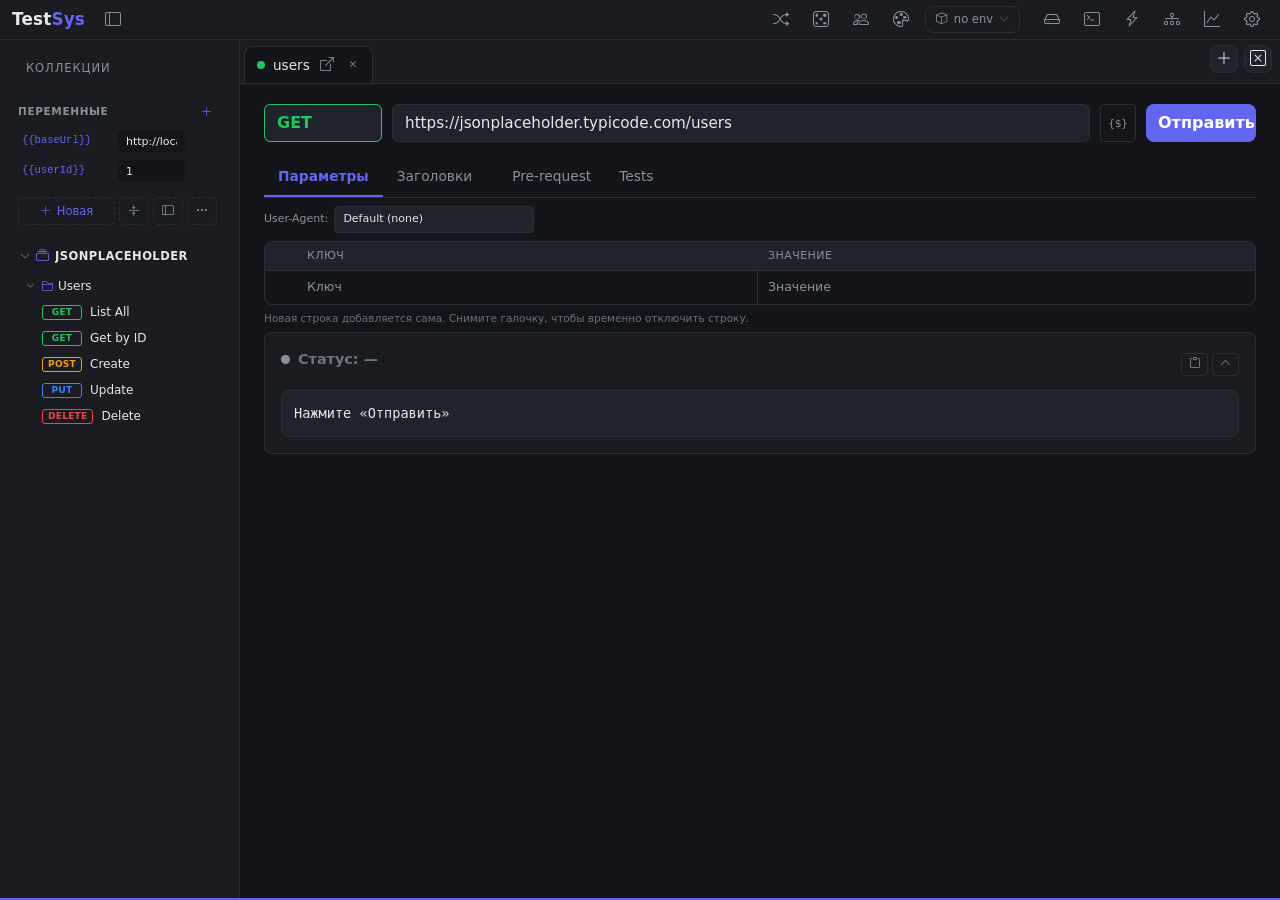
==== Backend/Ui/index.html @ 3aac125c "Backend upd v 1.4 Frontent upd v2.1.0 Ready To realese . Login system and change these update new sy" ====
<!DOCTYPE html>
<html lang="ru" data-bs-theme="dark">
<head>
  <meta charset="UTF-8">
  <meta name="viewport" content="width=device-width, initial-scale=1.0">
  <title>TestSys</title>
  <link href="https://cdn.jsdelivr.net/npm/bootstrap@5.3.3/dist/css/bootstrap.min.css" rel="stylesheet">
  <link href="https://cdn.jsdelivr.net/npm/bootstrap-icons@1.11.3/font/bootstrap-icons.css" rel="stylesheet">
  <link rel="stylesheet" href="style.css">
  <link rel="stylesheet" href="css/randomizer-v2.css">
</head>
<body>

<div id="app-root" class="d-flex flex-column">

  <!-- Верхняя панель как в браузере -->
  <header id="app-navbar" class="d-flex align-items-center">
    <span class="brand navbar-brand">Test<span class="brand-accent">Sys</span></span>
    <button id="sidebar-toggle-btn" class="nav-bar-btn" data-i18n-title="navSidebar" title="Свернуть/развернуть коллекции">
      <i class="bi bi-layout-sidebar"></i>
    </button>
    <div class="navbar-spacer flex-grow-1"></div>
    <button id="return-to-main-btn" class="nav-bar-btn" data-i18n-title="navReturn" title="Вернуть вкладку в главное окно" style="display:none;">
      <i class="bi bi-box-arrow-in-left"></i>
    </button>
    <button id="data-generator-btn" class="nav-bar-btn" data-i18n-title="navGenerator" title="Генератор тестовых данных" onclick="Generator.showModal()">
      <i class="bi bi-shuffle"></i>
    </button>
    <button id="randomizer-btn" class="nav-bar-btn" data-i18n-title="navRandomizer" title="Рандомайзер" onclick="UnifiedRandomizer.toggle()">
      <i class="bi bi-dice-5"></i>
    </button>
    <button id="users-btn" class="nav-bar-btn" data-i18n-title="navUsers" title="Управление пользователями" onclick="App.openUsersTab()">
      <i class="bi bi-people"></i>
    </button>
    <button id="theme-settings-btn" class="nav-bar-btn" data-i18n-title="navTheme" title="Настроить тему">
      <i class="bi bi-palette"></i>
    </button>
    <button id="sync-btn" class="nav-bar-btn" data-i18n-title="navSync" title="Совместная работа">
      <i class="bi bi-hdd"></i>
    </button>
    <button id="terminal-btn" class="nav-bar-btn" data-i18n-title="terminal" title="Терминал (Ctrl+`)"><i class="bi bi-terminal"></i></button>
    <button id="load-test-btn" class="nav-bar-btn" title="Нагрузочное тестирование" data-i18n-title="loadTest"><i class="bi bi-lightning-charge"></i></button>
    <button id="par-test-btn" class="nav-bar-btn" title="Параллельные тесты" data-i18n-title="parallelTests"><i class="bi bi-diagram-3"></i></button>
    <button id="metrics-btn" class="nav-bar-btn" data-i18n-title="navMetrics" title="Метрики запросов">
      <i class="bi bi-graph-up"></i>
    </button>
    <button id="settings-btn" class="nav-bar-btn" data-i18n-title="navSettings" title="Настройки проекта">
      <i class="bi bi-gear"></i>
    </button>
  </header>

  <div class="app-body d-flex flex-grow-1">

  <!-- ==================== SIDEBAR: коллекции ==================== -->
  <aside id="sidebar">
    <div class="sidebar-header px-3 pt-3 pb-2">
      <div class="sidebar-section-title mb-0" data-i18n="collections">Коллекции</div>
    </div>
    <div class="px-2">
      <div id="collections-tree"></div>
    </div>
    <div id="sidebar-resize-handle"></div>
  </aside>

  <!-- ==================== ОСНОВНАЯ ОБЛАСТЬ ==================== -->
  <main class="flex-grow-1 d-flex flex-column main-area">

    <!-- Полоса вкладок -->
    <div id="tab-bar" class="d-flex align-items-center">
      <div id="tabs-container" class="d-flex flex-grow-1"></div>
      <button id="add-tab-btn" class="tab-bar-btn" data-i18n-title="newTab" title="Новая вкладка (Ctrl+T)">
        <i class="bi bi-plus-lg"></i>
      </button>
      <button id="close-all-btn" class="tab-bar-btn tab-bar-btn-danger" data-i18n-title="closeAllTabs" title="Закрыть все вкладки">
        <i class="bi bi-x-square"></i>
      </button>
    </div>

    <!-- Содержимое активной вкладки -->
    <div id="tab-content" class="flex-grow-1"></div>

  </main>
  </div>
</div>

<!-- Кастомное контекстное меню для вкладок -->
<ul id="tab-context-menu" class="dropdown-menu">
  <li><button class="dropdown-item" data-action="rename" data-i18n="renameTab">
    <i class="bi bi-pencil me-1"></i> Переименовать
  </button></li>
  <li><button class="dropdown-item" data-action="copy-curl">
    <i class="bi bi-terminal me-1"></i> <span data-i18n="copyAsCurl">Скопировать как cURL</span>
  </button></li>
  <li><hr class="dropdown-divider"></li>
  <li><button class="dropdown-item" data-action="close" data-i18n="closeTab">Закрыть вкладку</button></li>
  <li><button class="dropdown-item" data-action="close-others" data-i18n="closeOthers">Закрыть остальные</button></li>
  <li><button class="dropdown-item" data-action="close-all" data-i18n="closeAllTabs">Закрыть все вкладки</button></li>
  <li><hr class="dropdown-divider"></li>
  <li><button class="dropdown-item" data-action="detach" data-i18n="openInWindow">
    <i class="bi bi-box-arrow-up-right me-1"></i> Открыть в отдельном окне
  </button></li>
</ul>

<!-- Шаблон одной вкладки в полосе (клонируется через JS) -->
<template id="tab-pill-template">
  <div class="tab-pill">
    <span class="method-dot"></span>
    <span class="tab-title"></span>
    <button class="tab-detach-btn" title="Открыть в отдельном окне"><i class="bi bi-box-arrow-up-right"></i></button>
    <button class="tab-close-btn" title="Закрыть"><i class="bi bi-x"></i></button>
  </div>
</template>

<!-- Шаблон строки key-value для Params/Headers -->
<template id="kv-row-template">
  <div class="kv-row d-flex gap-2 mb-2">
    <input type="text" class="form-control form-control-sm kv-key" placeholder="Key">
    <input type="text" class="form-control form-control-sm kv-value" placeholder="Value">
    <button class="btn btn-sm btn-outline-secondary kv-remove" title="Удалить"><i class="bi bi-trash3"></i></button>
  </div>
</template>

<!-- Плавающее hover-превью (карточки коллекций / вкладки) -->
<div id="hover-preview" class="hover-preview"></div>

<!-- Модалка настройки темы теперь генерируется в theme.js (id="theme-modal-v2").
     Здесь ничего не держим, чтобы не было дублей id полей-цветов. -->

<!-- Модалка Create / Edit сущности -->
<div class="modal fade" id="entity-modal" tabindex="-1">
  <div class="modal-dialog">
    <div class="modal-content theme-modal-content">
      <div class="modal-header">
        <h5 class="modal-title" id="entity-modal-title">Entity</h5>
        <button type="button" class="btn-close btn-close-white" data-bs-dismiss="modal"></button>
      </div>
      <div class="modal-body" id="entity-form-fields"></div>
      <div class="modal-footer">
        <button type="button" class="btn btn-outline-secondary" data-bs-dismiss="modal">Cancel</button>
        <button type="button" class="btn send-btn" id="entity-save-btn">Save</button>
      </div>
    </div>
  </div>
</div>

<!-- Модалка подтверждения удаления -->
<div class="modal fade" id="delete-modal" tabindex="-1">
  <div class="modal-dialog modal-sm">
    <div class="modal-content theme-modal-content">
      <div class="modal-header">
        <h5 class="modal-title">Confirm Delete</h5>
        <button type="button" class="btn-close btn-close-white" data-bs-dismiss="modal"></button>
      </div>
      <div class="modal-body">
        <p id="delete-confirm-text" class="mb-0"></p>
      </div>
      <div class="modal-footer">
        <button type="button" class="btn btn-outline-secondary" data-bs-dismiss="modal">Cancel</button>
        <button type="button" class="btn btn-danger" id="delete-confirm-btn">Delete</button>
      </div>
    </div>
  </div>
</div>

<!-- Модалка генератора данных строится в js/features/dataGenerator.js.
     Статическая копия удалена: её id (gen-form-fields, gen-notification)
     дублировали динамическую, из-за чего getElementById попадал не в то окно. -->

<!-- crossorigin — чтобы ошибки из CDN-скрипта не превращались в безликое "Script error." -->
<script src="https://cdn.jsdelivr.net/npm/bootstrap@5.3.3/dist/js/bootstrap.bundle.min.js" crossorigin="anonymous"></script>
<script src="js/core/i18n.js"></script>
<script src="js/core/logger.js"></script>
<script src="js/core/dialogs.js"></script>
<script src="js/core/scripting.js"></script>
<script src="js/core/hotkeys.js"></script>
<script src="js/core/curl.js"></script>
<script src="js/core/dynamicVars.js"></script>
<script src="js/core/swagger.js"></script>
<script src="js/core/state.js"></script>
<script src="js/core/utils.js"></script>
<script src="js/core/preview.js"></script>
<script src="js/features/tabs.js"></script>
<script src="js/features/request.js"></script>
<script src="js/features/crud.js"></script>
<script src="js/features/dynamicVarsUI.js"></script>
<script src="js/features/swaggerUI.js"></script>
<script src="js/features/curlUI.js"></script>
<script src="js/features/updater.js"></script>
<script src="js/features/logViewer.js"></script>
<script src="js/features/loadTest.js"></script>
<script src="js/features/parallelTest.js"></script>
<script src="js/features/scriptConsole.js"></script>
<script src="js/features/sidebarPosition.js"></script>
<script src="js/features/environments.js"></script>
<script src="js/features/responseHistory.js"></script>
<script src="js/features/responseHistoryUI.js"></script>
<script src="js/features/websocket.js"></script>
<script src="js/features/metrics.js"></script>
<script src="js/features/settings.js"></script>
<script src="js/features/sync.js"></script>
<script src="js/features/syncUI.js"></script>
<script src="js/features/resize.js"></script>
<script src="js/features/theme.js"></script>
<script src="js/features/detached.js"></script>
<script src="js/features/contextMenu.js"></script>
<script src="js/features/users.js"></script>
<script src="js/features/dataGenerator.js"></script>
<script src="js/components/tabBar.js"></script>
<script src="js/components/tabContent.js"></script>
<script src="js/components/collections.js"></script>
<script src="js/features/randomizer-unified.js"></script>
<script src="js/main.js"></script>
</body>
</html>
---- Backend/Ui/style.css ----
:root {
  --bg-app: #14151a;
  --bg-panel: #1a1c22;
  --bg-input: #20232b;
  --border-color: #2b2e38;
  --text-main: #e6e7eb;
  --text-dim: #8b8f9c;
  --accent: #6366f1;
  --accent-text: #ffffff;
  --accent-soft: rgba(99, 102, 241, .12);
  --accent-focus: rgba(99, 102, 241, .25);
  --radius: 8px;

  --method-get: #22c55e;
  --method-post: #f59e0b;
  --method-put: #3b82f6;
  --method-patch: #a855f7;
  --method-delete: #ef4444;

  --status-2xx: #22c55e;
  --status-3xx: #3b82f6;
  --status-4xx: #f59e0b;
  --status-5xx: #ef4444;
}

* { box-sizing: border-box; }

body {
  margin: 0;
  height: 100vh;
  overflow: hidden;
  background: var(--bg-app);
  color: var(--text-main);
  font-family: 'Inter', 'Segoe UI', system-ui, sans-serif;
}

#app-root { height: 100vh; width: 100vw; }

.app-body {
  min-height: 0;
  flex: 1;
  overflow: hidden;
}

/* ==================== TOP NAVBAR ==================== */
#app-navbar {
  height: 40px;
  min-height: 40px;
  padding: 0 12px;
  gap: 8px;
  background: var(--bg-panel);
  border-bottom: 1px solid var(--border-color);
  flex-shrink: 0;
  user-select: none;
}

.navbar-brand {
  font-size: 0.95rem;
  font-weight: 700;
  letter-spacing: 0.2px;
  margin-right: 4px;
  white-space: nowrap;
}

.navbar-spacer { min-width: 8px; }

.nav-bar-btn {
  border: 1px solid transparent;
  background: transparent;
  color: var(--text-dim);
  border-radius: 6px;
  width: 32px;
  height: 32px;
  display: inline-flex;
  align-items: center;
  justify-content: center;
  padding: 0;
  flex-shrink: 0;
  cursor: pointer;
  transition: background 0.12s ease, color 0.12s ease, border-color 0.12s ease;
}
.nav-bar-btn:hover {
  background: var(--bg-input);
  color: var(--text-main);
  border-color: var(--border-color);
}

/* ==================== SIDEBAR ==================== */
#sidebar {
  width: 240px;
  min-width: 200px;              /* было 120 — тулбар на 120 не помещался */
  max-width: 500px;
  background: var(--bg-panel);
  border-right: 1px solid var(--border-color);
  overflow-y: auto;
  overflow-x: hidden;
  transition: border-color 0.18s ease;
  white-space: normal;           /* было nowrap — рвало переносы */
  position: relative;
  flex-shrink: 0;
}
#sidebar > * { min-width: 0; }
#collections-tree { padding-right: 4px; }

#app-root.sidebar-collapsed #sidebar {
  width: 0 !important;
  min-width: 0 !important;
  border-right-color: transparent;
  overflow: hidden;
}

/* ---------- ПОЗИЦИЯ САЙДБАРА ---------- */
/* По умолчанию сайдбар слева (flex-order 0), правая рамка.
   Меняем позицию через классы на #app-root — так проще, чем перетасовывать DOM. */

/* Сайдбар справа: меняем flex-order и рамку */
#app-root.sidebar-right .app-body { flex-direction: row; }
#app-root.sidebar-right #sidebar {
  order: 2;
  border-right: none;
  border-left: 1px solid var(--border-color);
}
#app-root.sidebar-right .main-area { order: 1; }
/* Ресайз-хендл в правом сайдбаре живёт у левой границы */
#app-root.sidebar-right #sidebar-resize-handle {
  right: auto; left: -4px;
}

/* Плавающий сайдбар: отвязан от потока, поверх контента, с тенью и рамкой.
   !important на width — inline-стиль от ресайза не должен разъезжать окно
   на пол-экрана; ресайз в этом режиме отдельно опционален  */
#app-root.sidebar-floating #sidebar {
  position: fixed;
  top: 48px;                              /* под навбаром */
  left: 12px;
  bottom: 12px;
  width: 300px !important;
  min-width: 0 !important;
  max-width: 60vw;
  z-index: 900;
  border: 1px solid var(--border-color);
  border-radius: var(--radius);
  box-shadow: 0 10px 30px rgba(0, 0, 0, .35);
  background: var(--bg-panel);
  flex: 0 0 0;
}
#app-root.sidebar-floating.sidebar-right #sidebar {
  left: auto; right: 12px;
}
/* В плавающем режиме основная область получает всю ширину и не оставляет
   пустую колонку от сайдбара. */
#app-root.sidebar-floating .main-area {
  width: 100%; flex: 1 1 100%;
}
/* Хендл ресайза у плавающего сайдбара не нужен — размер задан в CSS,
   вместо ресайза пользователь может двигать окно приложения. */
#app-root.sidebar-floating #sidebar-resize-handle { display: none; }

/* ==================== ТЕМЫ: карточки пресетов ==================== */
.theme-grid {
  display: grid;
  grid-template-columns: repeat(auto-fill, minmax(160px, 1fr));
  gap: 10px;
}
.theme-card {
  border: 2px solid var(--border-color);
  border-radius: var(--radius);
  overflow: hidden;
  cursor: pointer;
  transition: border-color .12s, transform .08s;
}
.theme-card:hover { border-color: var(--accent); transform: translateY(-1px); }
.theme-card.active { border-color: var(--accent); box-shadow: 0 0 0 2px var(--accent-soft); }
.theme-card-swatches {
  display: flex; height: 44px; padding: 6px;
  gap: 4px; align-items: center;
}
.theme-card-swatches span {
  flex: 1; height: 100%;
  border-radius: 3px;
  border: 1px solid rgba(255,255,255,.1);
}
.theme-card-name {
  padding: 6px 10px;
  font-size: 11.5px;
  font-weight: 600;
  display: flex; align-items: center; justify-content: space-between;
  border-top: 1px solid var(--border-color);
}
.theme-user-del {
  background: none; border: none;
  color: var(--text-dim); padding: 2px 4px;
  cursor: pointer; border-radius: 3px;
  opacity: 0; transition: opacity .12s;
}
.theme-user-card:hover .theme-user-del { opacity: 1; }
.theme-user-del:hover { color: var(--danger); background: var(--danger-soft); }

.theme-color-input {
  padding: 2px !important;
  height: 32px;
  cursor: pointer;
}

/* ==================== SYNC: список участников ==================== */
.sync-client {
  display: flex; align-items: center; gap: 10px;
  padding: 8px 10px; margin-bottom: 4px;
  background: var(--bg-app);
  border: 1px solid var(--border-color);
  border-radius: var(--radius);
}
.sync-avatar {
  width: 32px; height: 32px; flex-shrink: 0;
  border-radius: 50%; background: var(--accent);
  color: var(--accent-text); font-weight: 700;
  display: flex; align-items: center; justify-content: center;
  font-size: 13px;
}
.sync-client-main { flex: 1; min-width: 0; }
.sync-client-name { font-size: 13px; color: var(--text-main); font-weight: 600; }
.sync-client-meta { font-size: 10.5px; color: var(--text-dim); margin-top: 1px; }
.sync-role {
  display: inline-block;
  padding: 0 6px;
  font-size: 9px;
  font-weight: 700;
  text-transform: uppercase;
  letter-spacing: .04em;
  border-radius: 3px;
  border: 1px solid;
}
.sync-role-admin  { color: var(--warn); border-color: var(--warn); }
.sync-role-member { color: var(--text-dim); border-color: var(--border-color); }
.sync-me {
  font-size: 10px; color: var(--accent);
  margin-left: 4px; font-style: italic;
}
.sync-actions { display: flex; gap: 4px; }
.sync-act {
  background: transparent; border: 1px solid var(--border-color);
  color: var(--text-dim); padding: 3px 7px;
  border-radius: 4px; cursor: pointer;
  font-size: 12px;
}
.sync-act:hover { color: var(--accent); border-color: var(--accent); }
.sync-act-danger:hover { color: var(--danger); border-color: var(--danger); }

/* Разделитель в overflow-меню сайдбара */
.sb-more-sep { height: 1px; background: var(--border-color); margin: 4px 8px; }

/* ==================== ИСТОРИЯ ОТВЕТОВ + DIFF ==================== */
.rh-row {
  display: grid;
  grid-template-columns: 30px 50px 55px 1fr 70px 60px 32px;
  gap: 8px; align-items: center;
  padding: 5px 8px; border-bottom: 1px dashed var(--border-color);
  font-size: 11.5px;
}
.rh-idx    { color: var(--text-dim); font-weight: 700; text-align: center; }
.rh-status { border: 1px solid; border-radius: 3px; padding: 1px 5px; text-align: center; font-weight: 600; font-size: 10.5px; }
.rh-method { font-weight: 700; color: var(--accent); }
.rh-url    { color: var(--text-main); font-family: 'Consolas', monospace; overflow: hidden; text-overflow: ellipsis; white-space: nowrap; }
.rh-time, .rh-ms { color: var(--text-dim); font-size: 10.5px; }
.rh-show { padding: 2px 6px; }

.rh-diff-clean {
  padding: 12px; color: var(--success);
  background: var(--success-soft); border-radius: var(--radius);
  text-align: center;
}
.rh-diff-list { max-height: 320px; overflow-y: auto; }
.rh-diff-row {
  display: grid; grid-template-columns: 20px 200px 1fr;
  gap: 6px; align-items: baseline;
  padding: 4px 6px; font-family: 'Consolas', monospace; font-size: 11.5px;
  border-radius: 3px;
}
.rh-diff-add { background: var(--success-soft); color: var(--success); }
.rh-diff-del { background: var(--danger-soft);  color: var(--danger); }
.rh-diff-chg { background: var(--warn-soft);    color: var(--warn); }
.rh-diff-sign { font-weight: 700; text-align: center; }
.rh-diff-path { color: var(--text-main); font-weight: 600; overflow: hidden; text-overflow: ellipsis; white-space: nowrap; }
.rh-diff-val  { color: var(--text-dim); overflow: hidden; text-overflow: ellipsis; white-space: nowrap; }

/* ==================== WEBSOCKET ==================== */
.ws-log-row {
  display: grid; grid-template-columns: 60px 20px 1fr;
  gap: 6px; align-items: baseline;
  padding: 3px 4px; border-radius: 3px;
}
.ws-log-in  { background: rgba(34,197,94,.05); }
.ws-log-out { background: rgba(78,166,255,.05); }
.ws-log-error { background: var(--danger-soft); }
.ws-log-time { color: var(--text-dim); font-size: 10px; }
.ws-log-text {
  margin: 0; font-family: 'Consolas', monospace; font-size: 11.5px;
  white-space: pre-wrap; word-break: break-word; color: var(--text-main);
}

/* ==================== ENVIRONMENTS ==================== */
.env-badge-wrap { margin-left: auto; margin-right: 8px; }
.env-badge {
  display: inline-flex; align-items: center; gap: 6px;
  padding: 4px 10px; border-radius: var(--radius);
  background: transparent; color: var(--text-dim);
  border: 1px solid var(--border-color);
  font-size: 11.5px; cursor: pointer;
  transition: background .12s, color .12s;
}
.env-badge:hover { color: var(--text-main); background: var(--bg-input); }
.env-badge-wrap.env-active .env-badge { color: var(--accent); border-color: var(--accent); }

.env-block {
  background: var(--bg-input); border: 1px solid var(--border-color);
  border-radius: var(--radius); padding: 8px 10px; margin-bottom: 10px;
}
.env-block-active { border-color: var(--accent); }
.env-block-head { display: flex; align-items: center; justify-content: space-between; margin-bottom: 6px; }
.env-block-name { font-weight: 600; font-size: 12px; }
.env-block-name i { color: var(--accent); margin-right: 4px; }
.env-active-mark {
  font-size: 9.5px; color: var(--accent); text-transform: uppercase;
  letter-spacing: .05em; margin-left: 6px; padding: 1px 6px;
  border: 1px solid var(--accent); border-radius: 3px;
}
.env-block-actions { display: flex; gap: 4px; }
.env-block-actions .btn { padding: 2px 8px; font-size: 11px; }
.env-vars { display: flex; flex-direction: column; gap: 4px; }
.env-var-row {
  display: grid; grid-template-columns: 1fr 2fr auto; gap: 6px;
}

/* ==================== ПАРАЛЛЕЛЬНЫЕ ТЕСТЫ ==================== */
.par-tree { font-size: 12px; }
.par-col { margin-bottom: 6px; }
.par-col-name {
  font-weight: 700; color: var(--accent); font-size: 11px;
  text-transform: uppercase; letter-spacing: .04em;
  padding: 2px 4px;
}
.par-folder { margin-left: 10px; margin-top: 4px; }
.par-folder-name {
  font-weight: 600; color: var(--text-dim); font-size: 11px;
  padding: 1px 4px;
}
.par-req {
  display: flex; align-items: center; gap: 6px;
  padding: 3px 6px 3px 22px;
  cursor: pointer; border-radius: 3px;
}
.par-req:hover { background: var(--bg-input); }
.par-method {
  font-size: 9.5px; font-weight: 700;
  padding: 1px 5px; border: 1px solid; border-radius: 3px;
  min-width: 40px; text-align: center; flex-shrink: 0;
}
.par-req-name { flex-shrink: 0; }
.par-req-url { color: var(--text-dim); font-family: 'Consolas', monospace; font-size: 10.5px;
               overflow: hidden; text-overflow: ellipsis; white-space: nowrap; }

.par-table {
  width: 100%; border-collapse: collapse; font-size: 11.5px;
  margin-top: 8px;
}
.par-table th, .par-table td {
  padding: 6px 8px; border-bottom: 1px solid var(--border-color);
  text-align: left; vertical-align: middle;
}
.par-table th { color: var(--text-dim); font-weight: 600; text-transform: uppercase;
                letter-spacing: .04em; font-size: 10.5px; }
.par-flag {
  display: inline-block; padding: 1px 6px; border-radius: 3px;
  font-size: 10px; font-weight: 700; margin-right: 3px;
  border: 1px solid;
}
.par-flag-warn   { color: var(--warn);   border-color: var(--warn);   background: var(--warn-soft); }
.par-flag-danger { color: var(--danger); border-color: var(--danger); background: var(--danger-soft); }

.par-note {
  padding: 8px 12px; border-radius: var(--radius);
  font-size: 11.5px; margin-bottom: 6px;
  border-left: 3px solid;
}
.par-note i { margin-right: 6px; }
.par-note-warn   { color: var(--warn);    border-color: var(--warn);    background: var(--warn-soft); }
.par-note-danger { color: var(--danger);  border-color: var(--danger);  background: var(--danger-soft); }
.par-note-ok     { color: var(--success); border-color: var(--success); background: var(--success-soft); }

/* ACL grid: коллекции × пользователи с чекбоксами read/write */
.ua-acl-table {
  border-collapse: collapse; width: 100%; font-size: 11.5px;
}
.ua-acl-table th, .ua-acl-table td {
  padding: 6px 8px; border: 1px solid var(--border-color);
  vertical-align: middle;
}
.ua-acl-table th {
  background: var(--bg-input);
  color: var(--text-dim); font-weight: 600;
  text-align: center;
}
.ua-uh { min-width: 70px; }
.ua-uh-all { color: var(--accent); font-weight: 700; }
.ua-col-name { font-weight: 600; color: var(--text-main); }
.ua-perm { text-align: center; white-space: nowrap; }
.ua-perm label { margin: 0 3px; cursor: pointer; user-select: none; }
.ua-perm input { margin-right: 2px; vertical-align: middle; }

/* ==================== SYNC: URL со scan-кнопкой ==================== */
.sync-host-url {
  display: flex; align-items: center; gap: 6px;
  padding: 3px 0;
}
.sync-host-url code {
  padding: 3px 8px;
  background: var(--bg-app);
  border-radius: 4px;
  font-family: 'Consolas', monospace;
  font-size: 12px;
}
.sync-copy-btn { padding: 2px 8px; font-size: 11px; }

/* ==================== ГОРЯЧИЕ КЛАВИШИ (в настройках) ==================== */
.hk-group + .hk-group { margin-top: 12px; }
.hk-group-title {
  font-size: 11px; text-transform: uppercase; letter-spacing: .04em;
  color: var(--text-dim); margin: 4px 0 6px;
}
.hk-row {
  display: grid;
  grid-template-columns: 1fr auto auto;
  align-items: center; gap: 8px;
  padding: 6px 4px;
  border-bottom: 1px dashed var(--border-color);
}
.hk-row:last-child { border-bottom: none; }
.hk-label { font-size: 12.5px; color: var(--text-main); }

.hk-combo {
  min-width: 130px;
  font-family: 'Consolas', 'Courier New', monospace;
  font-size: 11.5px;
  padding: 4px 10px;
  background: var(--bg-input);
  color: var(--text-main);
  border: 1px solid var(--border-color);
  border-radius: 4px;
  cursor: pointer;
  text-align: center;
  transition: border-color .12s, background .12s;
}
.hk-combo:hover { border-color: var(--accent); }
.hk-combo.hk-custom { border-color: var(--accent); color: var(--accent); }
.hk-combo.hk-capturing {
  background: var(--accent);
  color: var(--accent-text);
  border-color: var(--accent);
  animation: hkBlink .8s infinite;
}
@keyframes hkBlink {
  50% { opacity: .55; }
}
.hk-reset {
  background: transparent; border: 1px solid transparent;
  color: var(--text-dim); padding: 3px 7px;
  border-radius: 4px; cursor: pointer;
}
.hk-reset:not(:disabled):hover {
  color: var(--accent); border-color: var(--border-color);
}
.hk-reset:disabled { opacity: .3; cursor: default; }

/* Popover выбора положения сайдбара */
.sb-pos-menu {
  position: fixed;
  width: 190px;
  background: var(--bg-panel);
  border: 1px solid var(--border-color);
  border-radius: var(--radius);
  box-shadow: 0 10px 24px rgba(0, 0, 0, .4);
  padding: 4px;
  z-index: 2000;
  display: flex; flex-direction: column; gap: 2px;
}
.sb-pos-item {
  display: flex; align-items: center; gap: 8px;
  padding: 7px 10px; border: none; background: transparent;
  color: var(--text-main); text-align: left; cursor: pointer;
  border-radius: 4px; font-size: 12.5px;
}
.sb-pos-item i { color: var(--text-dim); font-size: 15px; width: 18px; }
.sb-pos-item:hover { background: var(--bg-input); }
.sb-pos-item.active { background: var(--accent-soft, rgba(78,166,255,.15)); color: var(--accent); }
.sb-pos-item.active i { color: var(--accent); }

/* Resize handle sidebar — тонкая полоска у правой границы */
#sidebar-resize-handle {
  position: absolute;
  right: -4px;
  top: 0;
  width: 8px;                     /* было 6 — попадать в неё было трудно */
  height: 100%;
  cursor: col-resize;
  z-index: 10;
  background: transparent;
  transition: background 0.15s;
}
#sidebar-resize-handle::after {
  content: "";
  position: absolute;
  left: 3px; top: 50%;
  transform: translateY(-50%);
  width: 2px; height: 40px;
  background: var(--border-color);
  border-radius: 1px;
  opacity: 0;
  transition: opacity 0.15s;
}
#sidebar-resize-handle:hover::after,
#sidebar-resize-handle.active::after { opacity: 1; background: var(--accent); }

/* Resize handle для response panel */
.response-resize-handle {
  height: 5px;
  cursor: row-resize;
  background: transparent;
  transition: background 0.2s;
  flex-shrink: 0;
}
.response-resize-handle:hover,
.response-resize-handle.active {
  background: var(--accent);
}

.brand { font-size: 1.05rem; font-weight: 700; letter-spacing: 0.2px; }
.brand-accent { color: var(--accent); }

.sidebar-section-title {
  font-size: 0.72rem;
  text-transform: uppercase;
  letter-spacing: 0.08em;
  color: var(--text-dim);
  padding: 4px 10px 8px;
  display: flex;
  align-items: center;
  gap: 6px;
  min-height: 22px;
}
.sidebar-section-title > *:first-child {
  flex: 1;
  min-width: 0;
  overflow: hidden;
  text-overflow: ellipsis;
  white-space: nowrap;
}

/* ==================== MAIN AREA ==================== */
.main-area { min-width: 0; min-height: 0; }

#tab-bar {
  background: var(--bg-panel);
  border-bottom: 1px solid var(--border-color);
  padding: 0 8px 0 4px;
  gap: 2px;
  align-items: flex-end;
  min-height: 38px;
  flex-shrink: 0;
}

#tabs-container {
  overflow-x: auto;
  overflow-y: hidden;
  gap: 0;
  scrollbar-width: thin;
  align-items: flex-end;
  flex-wrap: nowrap;
  min-width: 0;
  padding-top: 6px;
}

.tab-pill {
  display: flex;
  align-items: center;
  gap: 8px;
  padding: 8px 10px 8px 12px;
  border-radius: var(--radius) var(--radius) 0 0;
  background: transparent;
  cursor: pointer;
  white-space: nowrap;
  font-size: 0.85rem;
  color: var(--text-dim);
  border: 1px solid transparent;
  border-bottom: none;
  user-select: none;
  flex-shrink: 0;
  max-width: 220px;
  min-width: 120px;
  margin-right: 2px;
  transition: background 0.12s ease, color 0.12s ease;
}
.tab-pill:hover {
  background: var(--bg-input);
  color: var(--text-main);
}
.tab-pill.active {
  background: var(--bg-app);
  color: var(--text-main);
  border-color: var(--border-color);
  position: relative;
  z-index: 2;
  margin-bottom: -1px;
  padding-bottom: 9px;
}
.tab-pill.is-dragging {
  opacity: 0.95;
  cursor: grabbing;
  box-shadow: 0 8px 24px rgba(0, 0, 0, 0.45);
  background: var(--bg-input);
  border-color: var(--border-color);
}

.tab-pill-placeholder {
  flex-shrink: 0;
  margin-right: 2px;
  border-radius: var(--radius) var(--radius) 0 0;
  background: rgba(99, 102, 241, 0.12);
  border: 1px dashed var(--accent);
  box-sizing: border-box;
}

.tab-title-edit {
  border: none !important;
  outline: 1px solid var(--accent);
  background: var(--bg-app);
  color: var(--text-main);
  border-radius: 3px;
  font-size: 0.85rem;
  padding: 1px 4px;
  min-width: 0;
  flex: 1;
  font-family: inherit;
}
.tab-title-edit::placeholder { color: var(--text-dim); }

.tab-title {
  overflow: hidden;
  text-overflow: ellipsis;
  flex: 1;
  min-width: 0;
}

.method-dot {
  width: 8px;
  height: 8px;
  border-radius: 50%;
  flex-shrink: 0;
}

.tab-close-btn,
.tab-detach-btn {
  border: none;
  background: transparent;
  color: var(--text-dim);
  border-radius: 4px;
  width: 18px;
  height: 18px;
  display: none;
  align-items: center;
  justify-content: center;
  padding: 0;
  line-height: 1;
  flex-shrink: 0;
  cursor: pointer;
}
/* кнопки видны только на hover или у активной вкладки */
.tab-pill:hover .tab-close-btn,
.tab-pill.active .tab-close-btn,
.tab-pill:hover .tab-detach-btn,
.tab-pill.active .tab-detach-btn {
  display: inline-flex;
}
.tab-close-btn:hover { background: #ef444433; color: #ef4444; }
.tab-detach-btn:hover { background: rgba(99, 102, 241, 0.2); color: var(--accent); }

.tab-bar-btn {
  border: 1px solid var(--border-color);
  background: var(--bg-input);
  color: var(--text-main);
  border-radius: var(--radius);
  width: 28px;
  height: 28px;
  display: inline-flex;
  align-items: center;
  justify-content: center;
  margin-left: 4px;
  margin-bottom: 6px;
  flex-shrink: 0;
  cursor: pointer;
}
.tab-bar-btn:hover { filter: brightness(1.3); }
.tab-bar-btn-danger:hover { color: #ef4444; border-color: #ef4444; }

/* ==================== TAB CONTENT ==================== */
#tab-content { overflow-y: auto; padding: 20px 24px; min-height: 0; }

.request-line { display: flex; gap: 10px; margin-bottom: 16px; }

.method-select {
  width: 130px;
  font-weight: 700;
  background: var(--bg-input);
  border: 1px solid var(--border-color);
  color: var(--text-main);
}
.method-select.method-GET { color: var(--method-get); border-color: var(--method-get); }
.method-select.method-POST { color: var(--method-post); border-color: var(--method-post); }
.method-select.method-PUT { color: var(--method-put); border-color: var(--method-put); }
.method-select.method-PATCH { color: var(--method-patch); border-color: var(--method-patch); }
.method-select.method-DELETE { color: var(--method-delete); border-color: var(--method-delete); }

.url-input {
  flex-grow: 1;
  background: var(--bg-input);
  border: 1px solid var(--border-color);
  color: var(--text-main);
  font-size: 0.95rem;
}
.url-input:focus { border-color: var(--accent); box-shadow: 0 0 0 0.2rem var(--accent-focus); background: var(--bg-input); color: var(--text-main); }

.send-btn {
  width: 110px;
  background: var(--accent);
  border: none;
  border-radius: var(--radius);
  font-weight: 600;
  color: var(--accent-text);
}
.send-btn:hover { filter: brightness(1.12); color: var(--accent-text); }
.send-btn:disabled { opacity: 0.6; }

/* Sub-nav (Params/Headers/Body/Pre-request/Tests) */
.sub-nav {
  border-bottom: 1px solid var(--border-color);
  flex-wrap: nowrap;
  overflow-x: auto;
  scrollbar-width: thin;
}
.sub-nav .nav-item { flex-shrink: 0; }
.sub-nav .nav-link {
  color: var(--text-dim);
  border: none;
  border-bottom: 2px solid transparent;
  border-radius: 0;
  padding: 8px 14px;                /* было 8px 4px + margin — тесно и криво */
  margin: 0;
  font-size: 0.86rem;
  white-space: nowrap;
  transition: color .12s, border-color .12s;
}
.sub-nav .nav-link:hover { color: var(--text-main); }
.sub-nav .nav-link.active {
  color: var(--accent);
  background: transparent;
  border-bottom: 2px solid var(--accent);
  font-weight: 600;
}

/* Небольшой отступ перед скриптовыми вкладками — без вертикальной черты,
   она выглядела странно, когда «Тела» нет (GET-запросы). */
.sub-nav [data-sub="pre"] { margin-left: 12px; }

.body-textarea, .response-pre {
  background: var(--bg-input);
  border: 1px solid var(--border-color);
  color: var(--text-main);
  font-family: 'Consolas', 'JetBrains Mono', monospace;
  font-size: 0.85rem;
  border-radius: var(--radius);
}
.body-textarea:focus { border-color: var(--accent); box-shadow: none; background: var(--bg-input); color: var(--text-main); }

.response-panel {
  margin-top: 0;
  border: 1px solid var(--border-color);
  border-radius: var(--radius);
  background: var(--bg-panel);
  padding: 16px;
  overflow-y: auto;
  min-height: 120px;
}

/* Свёрнутое состояние — только шапка */
.response-panel.collapsed {
  min-height: 0;
  height: auto !important;
  max-height: none !important;
  padding-bottom: 10px;
}
.response-panel.collapsed #response-body { display: none; }

/* Кнопки в шапке ответа */
.response-actions {
  display: flex;
  gap: 4px;
  align-items: center;
}
.response-action-btn {
  background: none;
  border: 1px solid var(--border-color);
  color: var(--text-dim);
  border-radius: 4px;
  padding: 2px 7px;
  font-size: 11px;
  cursor: pointer;
  transition: all .15s;
  line-height: 1.5;
}
.response-action-btn:hover {
  color: var(--accent);
  border-color: var(--accent);
}

/* ==================== KEY-VALUE ТАБЛИЦА ==================== */
.kv-table {
  border: 1px solid var(--border-color);
  border-radius: var(--radius);
  overflow: hidden;
}

.kv-head {
  display: grid;
  grid-template-columns: 32px 1fr 1fr 36px;
  gap: 0;
  background: var(--bg-input);
  border-bottom: 1px solid var(--border-color);
  font-size: 11px;
  color: var(--text-dim);
  text-transform: uppercase;
  letter-spacing: .04em;
}
.kv-head > span { padding: 6px 10px; }

.kv-row.kv-row-grid {
  display: grid !important;
  grid-template-columns: 32px 1fr 1fr 36px;
  gap: 0 !important;
  margin-bottom: 0 !important;
  align-items: center;
  border-bottom: 1px solid var(--border-color);
  transition: background .12s;
}
.kv-row.kv-row-grid:last-child { border-bottom: none; }
.kv-row.kv-row-grid:hover { background: var(--bg-input); }

.kv-row.kv-row-grid .kv-enabled {
  justify-self: center;
  cursor: pointer;
  width: 14px;
  height: 14px;
  accent-color: var(--accent);
}

.kv-row.kv-row-grid .kv-key,
.kv-row.kv-row-grid .kv-value {
  background: transparent !important;
  border: none !important;
  border-radius: 0 !important;
  box-shadow: none !important;
  padding: 7px 10px;
  font-size: 12.5px;
  color: var(--text-main);
}
.kv-row.kv-row-grid .kv-key { border-right: 1px solid var(--border-color) !important; }
.kv-row.kv-row-grid .kv-key:focus,
.kv-row.kv-row-grid .kv-value:focus {
  background: var(--bg-app) !important;
  outline: 1px solid var(--accent);
  outline-offset: -1px;
}

/* Выключенная строка — приглушена, но читаема */
.kv-row.kv-row-grid.kv-disabled .kv-key,
.kv-row.kv-row-grid.kv-disabled .kv-value {
  opacity: .45;
  text-decoration: line-through;
}

.kv-row.kv-row-grid .kv-remove {
  border: none !important;
  background: transparent !important;
  color: var(--text-dim) !important;
  padding: 4px !important;
  opacity: 0;
  transition: opacity .12s, color .12s;
}
.kv-row.kv-row-grid:hover .kv-remove { opacity: 1; }
.kv-row.kv-row-grid .kv-remove:hover { color: #dc3545 !important; }

.kv-hint {
  font-size: 10.5px;
  color: var(--text-dim);
  margin-top: 6px;
  opacity: .75;
}

/* ==================== ДИНАМИЧЕСКИЕ ПЕРЕМЕННЫЕ ==================== */
.dynvars-list {
  max-height: 40vh;
  overflow-y: auto;
  border: 1px solid var(--border-color);
  border-radius: var(--radius);
  padding: 4px;
}

.dynvar-group { margin-bottom: 8px; }
.dynvar-group:last-child { margin-bottom: 0; }

.dynvar-group-title {
  font-size: 10px;
  color: var(--text-dim);
  text-transform: uppercase;
  letter-spacing: .05em;
  padding: 4px 6px;
  position: sticky;
  top: 0;
  background: var(--bg-panel);
  z-index: 1;
}

.dynvar-item {
  display: flex;
  align-items: center;
  gap: 8px;
  padding: 4px 8px;
  border-radius: 4px;
  cursor: pointer;
  transition: background .1s;
}
.dynvar-item:hover { background: var(--bg-input); }

.dynvar-token {
  color: var(--accent);
  font-size: 11.5px;
  font-family: 'Consolas', 'Courier New', monospace;
  white-space: nowrap;
  flex-shrink: 0;
  min-width: 210px;
}

.dynvar-example {
  color: var(--text-dim);
  font-size: 11px;
  flex: 1;
  overflow: hidden;
  text-overflow: ellipsis;
  white-space: nowrap;
}

.dynvar-copy {
  background: none;
  border: none;
  color: var(--text-dim);
  font-size: 11px;
  padding: 2px 5px;
  border-radius: 3px;
  opacity: 0;
  transition: opacity .1s, color .1s;
  flex-shrink: 0;
}
.dynvar-item:hover .dynvar-copy { opacity: 1; }
.dynvar-copy:hover { color: var(--accent); }

.dynvars-preview {
  background: var(--bg-app);
  border: 1px solid var(--border-color);
  border-radius: 4px;
  padding: 8px;
  font-size: 11.5px;
  color: var(--accent);
  margin: 6px 0 2px;
  min-height: 34px;
  white-space: pre-wrap;
  word-break: break-all;
}

/* Режим заполнения полей JSON */
.dvf-intro {
  font-size: 11.5px;
  color: var(--text-dim);
  background: var(--bg-input);
  border-left: 3px solid var(--accent);
  border-radius: 4px;
  padding: 8px 10px;
  margin-bottom: 10px;
}
.dvf-head {
  display: flex;
  font-size: 10px;
  color: var(--text-dim);
  text-transform: uppercase;
  letter-spacing: .05em;
  padding: 0 6px 4px;
}
.dvf-list {
  max-height: 34vh;
  overflow-y: auto;
  border: 1px solid var(--border-color);
  border-radius: var(--radius);
  padding: 4px;
}
.dvf-row {
  display: grid;
  grid-template-columns: 18px minmax(70px, 1fr) minmax(60px, 1fr) 14px 160px;
  gap: 7px;
  align-items: center;
  padding: 4px 6px;
  border-radius: 4px;
  transition: opacity .12s;
}
.dvf-row:hover { background: var(--bg-input); }
.dvf-row.dvf-off { opacity: .4; }
.dvf-check { cursor: pointer; accent-color: var(--accent); }
.dvf-path {
  font-size: 12px; font-weight: 600; color: var(--text-main);
  overflow: hidden; text-overflow: ellipsis; white-space: nowrap;
}
.dvf-val {
  font-size: 11px; color: var(--text-dim);
  overflow: hidden; text-overflow: ellipsis; white-space: nowrap;
}
.dvf-arrow { color: var(--accent); font-size: 10px; }
.dvf-sel {
  width: 100%; padding: 3px 5px; font-size: 11px;
  background: var(--bg-app); color: var(--accent);
  border: 1px solid var(--border-color); border-radius: 3px;
  font-family: 'Consolas', monospace;
}
.dvf-sel:focus { outline: none; border-color: var(--accent); }

.dynvars-hint-warn {
  background: rgba(255, 193, 7, .12);
  border: 1px solid #ffc107;
  border-radius: 4px;
  padding: 6px 9px;
  color: #ffc107;
  font-size: 11.5px;
}

/* Кнопка вызова справочника рядом с полем */
.dynvar-btn {
  background: transparent;
  border: 1px solid var(--border-color);
  color: var(--text-dim);
  border-radius: 4px;
  padding: 2px 7px;
  font-size: 11px;
  cursor: pointer;
  font-family: 'Consolas', monospace;
  transition: all .12s;
  flex-shrink: 0;
  line-height: 1.6;
}
.dynvar-btn:hover {
  color: var(--accent);
  border-color: var(--accent);
}

/* Предпросмотр подстановки под телом запроса */
.body-dynvar-preview {
  margin-top: 6px;
  border: 1px dashed var(--border-color);
  border-radius: var(--radius);
  background: var(--bg-app);
  overflow: hidden;
}
.bdp-head {
  display: flex;
  align-items: center;
  gap: 6px;
  padding: 5px 10px;
  font-size: 10.5px;
  color: var(--text-dim);
  text-transform: uppercase;
  letter-spacing: .04em;
  border-bottom: 1px solid var(--border-color);
}
.bdp-refresh {
  margin-left: auto;
  background: none;
  border: none;
  color: var(--text-dim);
  cursor: pointer;
  padding: 0 4px;
  font-size: 11px;
}
.bdp-refresh:hover { color: var(--accent); }
.bdp-body {
  margin: 0;
  padding: 8px 10px;
  font-size: 11.5px;
  color: var(--accent);
  white-space: pre-wrap;
  word-break: break-all;
  max-height: 140px;
  overflow-y: auto;
}
.bdp-warn {
  padding: 4px 10px 6px;
  font-size: 10.5px;
  color: #ffc107;
}

/* ==================== ИМПОРТ SWAGGER ==================== */
.sw-error {
  margin-top: 12px;
  padding: 8px 10px;
  background: rgba(220, 53, 69, .12);
  border: 1px solid #dc3545;
  border-radius: var(--radius);
  color: #ff8080;
  font-size: 12px;
}

.sw-head { margin-bottom: 10px; }
.sw-api-title { font-size: 15px; font-weight: 700; color: var(--text-main); }
.sw-api-meta { font-size: 10.5px; color: var(--text-dim); word-break: break-all; }

.sw-endpoints {
  max-height: 46vh;
  overflow-y: auto;
  border: 1px solid var(--border-color);
  border-radius: var(--radius);
  padding: 4px;
}
.sw-empty { color: var(--text-dim); text-align: center; padding: 20px; font-size: 12px; }

.sw-group { margin-bottom: 6px; }
.sw-group-title {
  display: flex;
  align-items: center;
  gap: 6px;
  padding: 5px 7px;
  font-size: 11.5px;
  font-weight: 600;
  color: var(--accent);
  background: var(--bg-input);
  border-radius: 4px;
  position: sticky;
  top: 0;
  z-index: 1;
}
.sw-group-check { cursor: pointer; accent-color: var(--accent); }
.sw-group-count {
  margin-left: auto;
  font-size: 10px;
  color: var(--text-dim);
  font-weight: 400;
}

.sw-ep {
  display: grid;
  grid-template-columns: 18px 62px minmax(120px, 1.3fr) minmax(80px, 1.6fr) 16px;
  gap: 8px;
  align-items: center;
  padding: 4px 8px 4px 18px;
  border-radius: 4px;
  cursor: pointer;
  font-size: 11.5px;
}
.sw-ep:hover { background: var(--bg-input); }
.sw-ep.sw-deprecated { opacity: .5; }
.sw-ep.sw-deprecated .sw-path { text-decoration: line-through; }

.sw-ep-check { cursor: pointer; accent-color: var(--accent); }
.sw-method {
  font-size: 9.5px;
  font-weight: 700;
  text-align: center;
  border: 1px solid;
  border-radius: 3px;
  padding: 1px 0;
}
.sw-path {
  font-family: 'Consolas', monospace;
  color: var(--text-main);
  overflow: hidden;
  text-overflow: ellipsis;
  white-space: nowrap;
}
.sw-summary {
  color: var(--text-dim);
  overflow: hidden;
  text-overflow: ellipsis;
  white-space: nowrap;
}
.sw-badge { color: var(--accent); font-size: 10px; }

/* ==================== ОБНОВЛЕНИЯ ==================== */
#update-banner {
  display: none;
  align-items: center;
  gap: 10px;
  padding: 7px 14px;
  background: linear-gradient(90deg, rgba(99,102,241,.18), rgba(99,102,241,.05));
  border-bottom: 1px solid var(--accent);
  font-size: 12.5px;
  color: var(--text-main);
  flex-shrink: 0;
}
#update-banner i { color: var(--accent); font-size: 15px; }
#upd-banner-text { flex: 1; }
#update-banner button {
  font-size: 11px; padding: 2px 10px; border-radius: 4px; border: none;
}
#upd-banner-open { background: var(--accent); color: var(--accent-text); }
#upd-banner-hide { background: none; color: var(--text-dim); }
#upd-banner-hide:hover { color: var(--text-main); }

.upd-info { font-size: 12.5px; color: var(--text-dim); margin-bottom: 6px; }
.upd-info strong { color: var(--accent); font-size: 14px; }
.upd-repo { float: right; font-size: 10.5px; opacity: .7; }

.upd-section {
  font-size: 11px; color: var(--text-dim); text-transform: uppercase;
  letter-spacing: .05em; margin: 12px 0 6px;
}
.upd-hint { font-size: 10.5px; color: var(--text-dim); margin-bottom: 6px; opacity: .8; }

.upd-list {
  border: 1px solid var(--border-color); border-radius: var(--radius);
  padding: 4px; max-height: 34vh; overflow-y: auto;
}
.upd-empty { color: var(--text-dim); text-align: center; padding: 16px; font-size: 12px; }

.upd-release, .upd-backup {
  padding: 7px 9px; border-radius: 5px; margin-bottom: 3px;
  border: 1px solid transparent;
}
.upd-release:hover, .upd-backup:hover { background: var(--bg-input); border-color: var(--border-color); }

.upd-rel-head, .upd-backup { display: flex; align-items: center; gap: 8px; font-size: 12.5px; }
.upd-rel-date, .upd-rel-size { font-size: 10.5px; color: var(--text-dim); }
.upd-rel-size { margin-left: auto; }

.upd-badge {
  font-size: 9.5px; padding: 1px 6px; border-radius: 3px; font-weight: 700;
  text-transform: uppercase; letter-spacing: .03em;
}
.upd-new { background: var(--success-soft); color: var(--success); border: 1px solid var(--success); }
.upd-cur { background: var(--bg-input); color: var(--text-dim); border: 1px solid var(--border-color); }
.upd-old { background: var(--warn-soft); color: var(--warn); border: 1px solid var(--warn); }
.upd-pre { background: #a855f722; color: #a855f7; border: 1px solid #a855f7; }

.upd-action {
  background: var(--accent); color: var(--accent-text); border: none; border-radius: 4px;
  padding: 3px 10px; font-size: 11px; cursor: pointer; white-space: nowrap;
  transition: filter .12s;
}
.upd-action:hover:not(:disabled) { filter: brightness(1.15); }
.upd-action:disabled { opacity: .5; cursor: default; }
.upd-rollback { background: transparent; color: var(--warn); border: 1px solid var(--warn); margin-left: auto; }
.upd-rollback:hover:not(:disabled) { background: var(--warn); color: #000; }

/* Ссылка на GitHub-релиз без установщика — визуально та же кнопка,
   но без заливки accent, чтобы отличалась от «Обновить»/«Откатить» */
a.upd-action.upd-link {
  background: transparent; color: var(--text-color);
  border: 1px solid var(--border-color); text-decoration: none;
  display: inline-flex; align-items: center;
}
a.upd-action.upd-link:hover { border-color: var(--accent); color: var(--accent); }

.upd-notes {
  font-size: 11px; color: var(--text-dim); margin-top: 5px;
  padding-left: 4px; border-left: 2px solid var(--border-color);
  white-space: pre-wrap; max-height: 90px; overflow-y: auto;
}

.upd-status { padding: 7px 10px; border-radius: 5px; font-size: 12px; margin: 6px 0; }
.upd-info-status, .upd-info { }
.upd-status.upd-info { background: var(--bg-input); color: var(--text-main); border-left: 3px solid var(--accent); }
.upd-status.upd-ok    { background: var(--success-soft); color: var(--success); border-left: 3px solid var(--success); }
.upd-status.upd-warn  { background: var(--warn-soft);    color: var(--warn);    border-left: 3px solid var(--warn); }
.upd-status.upd-error { background: var(--danger-soft);  color: var(--danger);  border-left: 3px solid var(--danger); }

.upd-progress-track {
  height: 6px; background: var(--bg-input); border-radius: 3px; overflow: hidden;
}
.upd-progress-bar { height: 100%; width: 0; background: var(--accent); transition: width .25s; }
.upd-progress-text { font-size: 10.5px; color: var(--text-dim); margin-top: 3px; text-align: right; }


/* ==================== РЕДАКТОР СКРИПТОВ (Pre-request / Tests) ==================== */
.script-editor {
  display: flex; flex-direction: column; gap: 8px;
  border: 1px solid var(--border-color); border-radius: var(--radius);
  padding: 10px; background: var(--bg-panel);
}
.script-head { border-bottom: 1px solid var(--border-color); padding-bottom: 8px; }
.script-title { font-size: 13px; font-weight: 600; color: var(--accent); }
.script-title i { margin-right: 6px; }
.script-hint { font-size: 11px; color: var(--text-dim); margin-top: 3px; }

.script-toolbar { display: flex; align-items: center; gap: 8px; }
.script-btn {
  background: var(--bg-input); color: var(--text-main);
  border: 1px solid var(--border-color); border-radius: 4px;
  padding: 4px 10px; font-size: 11.5px; cursor: pointer;
  transition: all .12s;
}
.script-btn:hover { border-color: var(--accent); color: var(--accent); }
.script-snippets-label { font-size: 10.5px; color: var(--text-dim); margin-left: auto; }
.script-snippets {
  background: var(--bg-input); color: var(--text-main);
  border: 1px solid var(--border-color); border-radius: 4px;
  padding: 3px 6px; font-size: 11px; max-width: 220px;
}

.script-code {
  width: 100%; min-height: 240px; padding: 10px;
  background: var(--bg-app); color: var(--text-main);
  border: 1px solid var(--border-color); border-radius: 4px;
  font-family: 'Consolas', 'Courier New', monospace; font-size: 12.5px;
  line-height: 1.5; resize: vertical; tab-size: 2;
}
.script-code:focus { outline: none; border-color: var(--accent); }
.script-code::placeholder { color: var(--text-dim); }

.script-result {
  border: 1px solid var(--border-color); border-radius: 4px;
  padding: 8px 10px; background: var(--bg-input); font-size: 12px;
}
.script-err {
  color: #ff8080; background: rgba(220,53,69,.08);
  padding: 6px 8px; border-radius: 3px; margin-bottom: 6px;
}
.script-ok { color: #22c55e; }
.script-summary { font-weight: 600; margin-bottom: 4px; }
.script-tests { list-style: none; padding: 0; margin: 0; font-size: 11.5px; }
.script-tests li {
  padding: 3px 0; border-bottom: 1px solid var(--border-color);
}
.script-tests li:last-child { border-bottom: none; }
.script-tests li.ok { color: var(--text-main); }
.script-tests li.fail { color: #ff8080; }
.script-tests li i { margin-right: 6px; }
.script-err-msg {
  display: block; padding-left: 22px; font-size: 10.5px;
  color: var(--text-dim); font-style: italic;
}

/* Значок точки/бейджа в sub-nav */
.sub-dot { color: var(--accent); font-size: 8px; vertical-align: middle; }
.sub-badge {
  display: inline-block; font-size: 9.5px; font-weight: 700;
  padding: 1px 6px; border-radius: 8px; margin-left: 4px;
}
.sub-ok   { background: #22c55e22; color: #22c55e; }
.sub-fail { background: #dc354522; color: #ff8080; }

/* ==================== КОНСОЛЬ + REPL ==================== */
:root { --console-h: 40vh; }        /* высоту меняет ресайзер, читаем ниже */

.script-console {
  position: fixed; left: 0; right: 0; bottom: 0;
  height: 0; overflow: hidden;
  background: var(--bg-panel); border-top: 2px solid var(--accent);
  z-index: 1040; display: flex; flex-direction: column;
  transition: height .18s ease;
  box-shadow: 0 -8px 24px rgba(0,0,0,.4);
}
.script-console.open { height: var(--console-h); min-height: 140px; }

/* Standalone-режим: консоль — единственное содержимое окна.
   Занимает всё окно, без анимации и теней (не имеет смысла). */
.script-console.console-standalone,
.script-console.console-standalone.open {
  position: fixed; inset: 0;
  height: 100vh;
  transition: none; box-shadow: none;
  border-top: none;
}
.script-console.console-standalone .console-resize { display: none; }

/* Полоска сверху для перетаскивания — тянешь вверх, консоль растёт */
.console-resize {
  position: absolute; top: 0; left: 0; right: 0;
  height: 5px; cursor: ns-resize;
  background: transparent;
  transition: background .12s;
  z-index: 2;
}
.console-resize:hover,
.console-resize:active { background: var(--accent); opacity: .55; }
.script-console:not(.open) .console-resize { display: none; }

.console-head {
  display: flex; align-items: center; justify-content: space-between;
  padding: 6px 12px; background: var(--bg-input);
  border-bottom: 1px solid var(--border-color); flex-shrink: 0;
}
.console-title { font-size: 12px; font-weight: 600; color: var(--text-main); }
.console-actions button {
  background: none; border: none; color: var(--text-dim);
  padding: 4px 8px; border-radius: 3px; cursor: pointer;
}
.console-actions button:hover { color: var(--accent); background: var(--bg-panel); }

.console-output {
  flex: 1; overflow-y: auto; padding: 6px 8px;
  font-family: 'Consolas', 'Courier New', monospace;
  font-size: 11.5px; line-height: 1.55;
}
.console-line {
  display: flex; gap: 8px; padding: 2px 4px; align-items: baseline;
  border-radius: 2px;
}
.console-line:hover { background: var(--bg-input); }
.ln-time { color: var(--text-dim); font-size: 10px; flex-shrink: 0; opacity: .7; }
.ln-source {
  font-size: 9.5px; text-transform: uppercase; letter-spacing: .04em;
  padding: 0 5px; border-radius: 2px; flex-shrink: 0;
  background: var(--bg-input); color: var(--text-dim);
}
.ln-pre  { color: #a855f7; border: 1px solid #a855f7; background: transparent; }
.ln-test { color: #22c55e; border: 1px solid #22c55e; background: transparent; }
.ln-repl { color: var(--accent); border: 1px solid var(--accent); background: transparent; }
.ln-app  { color: var(--text-dim); }
.ln-icon { flex-shrink: 0; }
.ln-text { color: var(--text-main); word-break: break-word; white-space: pre-wrap; flex: 1; }

.kind-error .ln-text { color: #ff8080; }
.kind-warn  .ln-text { color: #ffc107; }
.kind-test-pass .ln-text { color: #22c55e; }
.kind-test-fail .ln-text { color: #ff8080; }

.repl-line {
  display: flex; align-items: center; gap: 6px;
  padding: 6px 10px; background: var(--bg-app);
  border-top: 1px solid var(--border-color); flex-shrink: 0;
}
.repl-prompt { color: var(--accent); font-family: monospace; font-weight: 700; }
.repl-input {
  flex: 1; background: transparent; border: none; outline: none;
  color: var(--text-main); font-family: 'Consolas', monospace;
  font-size: 12.5px;
}
.repl-input::placeholder { color: var(--text-dim); opacity: .6; }


/* ==================== НАГРУЗОЧНОЕ ТЕСТИРОВАНИЕ ==================== */
/* Бейдж на кнопке проверки обновлений — процент скачивания.
   Одинаковая механика с load-test-badge, но живёт на кнопке апдейтера. */
.upd-nav-badge {
  position: absolute;
  top: -4px; right: -4px;
  min-width: 22px; height: 14px;
  padding: 0 4px;
  background: var(--accent); color: var(--accent-text);
  border-radius: 7px;
  font-size: 9px; font-weight: 700; line-height: 14px;
  text-align: center;
  pointer-events: none;
  box-shadow: 0 0 0 2px var(--bg-panel);
}
#check-updates-btn.upd-nav-active { color: var(--accent); }
#check-updates-btn.upd-nav-active i { animation: loadPulse 1.4s ease-in-out infinite; }

/* Мини-бейдж на кнопке молнии в навбаре — прогресс фоновых сессий */
.load-nav-badge {
  position: absolute;
  top: -4px; right: -4px;
  min-width: 20px; height: 14px;
  padding: 0 4px;
  background: var(--accent); color: var(--accent-text);
  border-radius: 7px;
  font-size: 9px; font-weight: 700; line-height: 14px;
  text-align: center;
  pointer-events: none;
  box-shadow: 0 0 0 2px var(--bg-panel);
}
#load-test-btn.load-nav-active { color: var(--accent); }
#load-test-btn.load-nav-active i { animation: loadPulse 1.4s ease-in-out infinite; }
@keyframes loadPulse { 50% { opacity: .55; } }

.load-target {
  font-family: 'Consolas', monospace;
  font-size: 12.5px;
  padding: 8px 12px;
  background: var(--bg-input);
  border: 1px solid var(--border-color);
  border-radius: var(--radius);
  color: var(--accent);
  margin-bottom: 6px;
  word-break: break-all;
}

/* Панель rate-limit / CDN — то, что сервер сам про себя сказал */
.load-rl-panel {
  grid-column: 1 / -1;
  margin-top: 8px;
  padding: 8px 12px;
  background: var(--bg-input);
  border: 1px solid var(--border-color);
  border-radius: var(--radius);
  font-size: 11.5px;
}
.load-rl-title {
  color: var(--accent);
  font-weight: 600;
  margin-bottom: 4px;
}
.load-rl-title i { margin-right: 5px; }
.load-rl-row { color: var(--text-main); padding: 1px 0; font-family: 'Consolas', monospace; }
.load-rl-row b { color: var(--text-main); }

/* Плашки диагностики: saturation, tail blow-up и т.п. */
.load-health {
  grid-column: 1 / -1;
  margin-top: 8px;
  display: flex; flex-direction: column; gap: 4px;
}
.load-health-item {
  padding: 6px 10px;
  border-radius: var(--radius);
  font-size: 11.5px;
  border-left: 3px solid;
}
.load-health-item i { margin-right: 6px; }
.load-h-warn   { background: var(--warn-soft);   border-color: var(--warn);   color: var(--warn); }
.load-h-danger { background: var(--danger-soft); border-color: var(--danger); color: var(--danger); }
.load-h-info   { background: rgba(78,166,255,.08); border-color: var(--accent); color: var(--accent); }

.load-progress-wrap { margin-bottom: 12px; }
.load-progress-track { height: 6px; background: var(--bg-input); border-radius: 3px; overflow: hidden; }
.load-progress-bar { height: 100%; width: 0; background: var(--accent); transition: width .2s; }
.load-progress-text { font-size: 10.5px; color: var(--text-dim); margin-top: 3px; text-align: right; }

.load-summary {
  display: grid;
  grid-template-columns: repeat(auto-fit, minmax(120px, 1fr));
  gap: 8px;
  margin-bottom: 14px;
}
.load-stat {
  background: var(--bg-input);
  border: 1px solid var(--border-color);
  border-radius: var(--radius);
  padding: 10px;
  text-align: center;
}
.load-stat i { font-size: 16px; color: var(--accent); }
.load-stat-label { font-size: 10px; color: var(--text-dim); text-transform: uppercase; letter-spacing: .04em; margin-top: 2px; }
.load-stat-value { font-size: 15px; font-weight: 700; color: var(--text-main); margin-top: 2px; }

.load-status-dist {
  grid-column: 1 / -1;
  display: flex; flex-wrap: wrap; gap: 6px;
  padding: 8px 10px;
  background: var(--bg-input);
  border: 1px solid var(--border-color);
  border-radius: var(--radius);
}
.load-status-chip {
  font-size: 11px; font-weight: 600;
  padding: 2px 8px; border: 1px solid; border-radius: 3px;
}

.load-chart-wrap {
  background: var(--bg-input);
  border: 1px solid var(--border-color);
  border-radius: var(--radius);
  padding: 10px 12px;
  margin-bottom: 12px;
}
.load-chart-title {
  font-size: 10.5px;
  color: var(--text-dim);
  text-transform: uppercase;
  letter-spacing: .05em;
  margin-bottom: 4px;
}

.load-errors {
  background: var(--bg-input);
  border: 1px solid var(--border-color);
  border-radius: var(--radius);
  padding: 8px 10px;
  max-height: 200px;
  overflow-y: auto;
}
.load-err-head { font-size: 10.5px; color: var(--text-dim); text-transform: uppercase; margin-bottom: 6px; }
.load-err-row {
  display: grid;
  grid-template-columns: 40px 1fr 44px;
  gap: 8px;
  padding: 4px 6px;
  font-size: 11.5px;
  align-items: center;
}
.load-err-row + .load-err-row { border-top: 1px solid var(--border-color); }
.load-err-count { font-weight: 700; color: #ff8080; }
.load-err-key {
  color: var(--text-main);
  overflow: hidden; text-overflow: ellipsis; white-space: nowrap;
  font-family: 'Consolas', monospace;
}
.load-err-status {
  font-size: 10.5px;
  font-weight: 700;
  color: #ffc107;
  text-align: right;
}

/* ==================== ЛОГИ ==================== */
.log-output {
  background: var(--bg-app);
  border: 1px solid var(--border-color);
  border-radius: var(--radius);
  padding: 6px;
  height: 52vh;
  overflow-y: auto;
  font-family: 'Consolas', 'Courier New', monospace;
  font-size: 11.5px;
  line-height: 1.5;
}

.log-row {
  display: flex;
  align-items: baseline;
  gap: 7px;
  padding: 3px 6px;
  border-bottom: 1px solid var(--border-color);
  flex-wrap: wrap;
}
.log-row:last-child { border-bottom: none; }
.log-row:hover { background: var(--bg-input); }

.log-time {
  color: var(--text-dim);
  flex-shrink: 0;
  font-size: 10.5px;
  opacity: .8;
}

.log-source {
  color: var(--accent);
  flex-shrink: 0;
  font-size: 10.5px;
  padding: 0 5px;
  border: 1px solid var(--border-color);
  border-radius: 3px;
}

.log-text {
  flex: 1;
  min-width: 200px;
  word-break: break-word;
  white-space: pre-wrap;
  color: var(--text-main);
}

.log-stack {
  flex-basis: 100%;
  margin-left: 20px;
}
.log-stack summary {
  cursor: pointer;
  color: var(--text-dim);
  font-size: 10px;
  user-select: none;
}
.log-stack summary:hover { color: var(--accent); }
.log-stack pre {
  margin: 4px 0 0;
  padding: 6px 8px;
  background: var(--bg-panel);
  border-radius: 4px;
  font-size: 10.5px;
  color: var(--text-dim);
  max-height: 180px;
  overflow: auto;
  white-space: pre-wrap;
}

/* Бейдж количества ошибок на кнопке настроек */
.error-badge {
  position: absolute;
  top: 1px;
  right: 1px;
  background: #dc3545;
  color: var(--accent-text);
  font-size: 9px;
  font-weight: 700;
  line-height: 1;
  padding: 2px 4px;
  border-radius: 8px;
  min-width: 14px;
  text-align: center;
  pointer-events: none;
}

/* Подпись расшифровки статус-кода */
.status-meaning {
  font-size: 11px;
  color: var(--text-dim);
  font-weight: 400;
  margin-left: 6px;
}

.response-status {
  font-weight: 700;
  font-size: 0.9rem;
  display: flex;
  align-items: center;
  gap: 8px;
  margin-bottom: 10px;
}
.status-dot { width: 9px; height: 9px; border-radius: 50%; }
.status-2xx { color: var(--status-2xx); } .status-2xx .status-dot { background: var(--status-2xx); }
.status-3xx { color: var(--status-3xx); } .status-3xx .status-dot { background: var(--status-3xx); }
.status-4xx { color: var(--status-4xx); } .status-4xx .status-dot { background: var(--status-4xx); }
.status-5xx { color: var(--status-5xx); } .status-5xx .status-dot { background: var(--status-5xx); }
.status-err { color: var(--status-5xx); } .status-err .status-dot { background: var(--status-5xx); }

.response-pre {
  max-height: 420px;
  overflow: auto;
  padding: 12px;
  margin: 0;
  white-space: pre-wrap;
  word-break: break-word;
}

.kv-key, .kv-value {
  background: var(--bg-input);
  border: 1px solid var(--border-color);
  color: var(--text-main);
}
.kv-key:focus, .kv-value:focus { background: var(--bg-input); color: var(--text-main); border-color: var(--accent); box-shadow: none; }

/* контекстное меню вкладок */
#tab-context-menu {
  display: none;
  position: fixed;
  background: var(--bg-panel);
  border: 1px solid var(--border-color);
  /* Ниже модалок Bootstrap (backdrop 1050) */
  z-index: 1030;
}

/* ==================== HOVER-ПРЕВЬЮ (карточки коллекций / вкладки) ==================== */
.hover-preview {
  display: none;
  position: fixed;
  /* Ниже модалок Bootstrap (backdrop 1050) */
  z-index: 1035;
  max-width: 320px;
  background: var(--bg-panel);
  border: 1px solid var(--border-color);
  border-radius: var(--radius);
  padding: 10px 12px;
  font-size: 0.78rem;
  color: var(--text-main);
  pointer-events: none;
  box-shadow: 0 8px 24px rgba(0, 0, 0, 0.4);
}
.hover-preview .hp-method {
  font-weight: 700;
  font-size: 0.7rem;
  padding: 1px 6px;
  border-radius: 4px;
  display: inline-block;
  margin-bottom: 4px;
}
.hover-preview .hp-url {
  color: var(--text-dim);
  word-break: break-all;
  font-family: 'Consolas', monospace;
}
.hover-preview .hp-status {
  margin-top: 6px;
  font-weight: 700;
}

/* ==================== МОДАЛКА НАСТРОЙКИ ТЕМЫ ==================== */
.theme-modal-content {
  background: var(--bg-panel);
  color: var(--text-main);
  border: 1px solid var(--border-color);
  border-radius: var(--radius);
}
.theme-field {
  display: flex;
  align-items: center;
  justify-content: space-between;
  gap: 12px;
  margin-bottom: 14px;
}
.theme-field label { font-size: 0.85rem; color: var(--text-dim); flex-shrink: 0; }
.theme-field input[type="color"] {
  width: 48px;
  height: 32px;
  padding: 2px;
  background: var(--bg-input);
  border: 1px solid var(--border-color);
}
.theme-field input[type="range"] { max-width: 160px; }

/* ==================== SIDEBAR — единая система ==================== */
/* Отступы:  внешний 10px, внутренний 6px, между строками 3px.
   Высоты:   заголовок 30px, строка 26px, кнопка 24px.
   Иконки:   14px, кнопки-иконки квадрат 24x24. */

.sb-section { padding: 8px 10px; }
.sb-section + .sb-section { padding-top: 4px; }

.sb-section-head {
  display: flex; align-items: center; gap: 6px;
  min-height: 22px; margin-bottom: 4px;
}
.sb-section-title {
  flex: 1;
  font-size: 10.5px;
  font-weight: 700;
  text-transform: uppercase;
  letter-spacing: 0.06em;
  color: var(--text-dim);
}

/* ---------- Иконочная кнопка ---------- */
.sb-icon-btn {
  width: 22px; height: 22px;
  background: transparent;
  border: none;
  color: var(--text-dim);
  border-radius: 4px;
  display: inline-flex;
  align-items: center;
  justify-content: center;
  font-size: 12px;
  cursor: pointer;
  transition: all .12s;
  flex-shrink: 0;
  padding: 0;
}
.sb-icon-btn:hover {
  background: var(--bg-input);
  color: var(--text-main);
}
.sb-icon-btn-accent { color: var(--accent); }
.sb-icon-btn-accent:hover { background: rgba(99,102,241,.12); color: var(--accent); }
.sb-icon-btn-danger:hover { color: #ef4444; background: rgba(239,68,68,.1); }

.sb-add-btn { color: var(--accent); }

/* Действия появляются только при hover — меньше визуального шума */
.sb-actions {
  display: flex;
  gap: 2px;
  opacity: 0;
  transition: opacity .12s;
  flex-shrink: 0;
}
.sb-coll-head:hover .sb-actions,
.sb-folder-head:hover .sb-actions,
.sb-item:hover .sb-actions,
.sb-var-row:hover .sb-actions,
.sb-coll-head:focus-within .sb-actions,
.sb-folder-head:focus-within .sb-actions,
.sb-item:focus-within .sb-actions { opacity: 1; }

/* ---------- Переменные ---------- */
.sb-vars-list { display: flex; flex-direction: column; gap: 2px; }

.sb-var-row {
  display: grid;
  grid-template-columns: minmax(56px, 90px) 1fr 22px;
  gap: 6px;
  align-items: center;
  padding: 3px 4px;
  border-radius: 5px;
  min-height: 26px;
  transition: background .1s;
}
.sb-var-row:hover { background: var(--bg-input); }

.sb-var-key {
  font-family: 'Consolas', 'Courier New', monospace;
  font-size: 10.5px;
  color: var(--accent);
  overflow: hidden;
  text-overflow: ellipsis;
  white-space: nowrap;
}
.sb-var-value {
  background: var(--bg-app);
  border: 1px solid transparent;
  color: var(--text-main);
  font-size: 11px;
  padding: 3px 7px;
  border-radius: 4px;
  height: 22px;
  min-width: 0;
  outline: none;
}
.sb-var-value:hover { border-color: var(--border-color); }
.sb-var-value:focus { border-color: var(--accent); background: var(--bg-input); }

.sb-var-del { opacity: 0; transition: opacity .12s; }
.sb-var-row:hover .sb-var-del { opacity: 1; }

.sb-empty {
  color: var(--text-dim);
  font-size: 11px;
  padding: 6px 4px;
  font-style: italic;
  opacity: .6;
}

/* ---------- Тулбар New / Import / Export / Swagger ---------- */
.sb-toolbar {
  display: flex;
  gap: 4px;
  align-items: stretch;
}
.sb-btn {
  height: 28px;
  border: 1px dashed var(--border-color);
  background: transparent;
  border-radius: 5px;
  color: var(--text-dim);
  font-size: 11.5px;
  cursor: pointer;
  display: inline-flex;
  align-items: center;
  justify-content: center;
  gap: 5px;
  padding: 0 8px;
  transition: all .12s;
  flex-shrink: 0;
}
.sb-btn:hover {
  border-color: var(--accent);
  color: var(--accent);
  background: rgba(99,102,241,.06);
}
.sb-btn-primary {
  color: var(--accent);
  flex: 1;
}
.sb-btn-ghost {
  width: 30px;
  padding: 0;
}

/* ---------- Коллекция ---------- */
.sb-collection { margin-top: 6px; }

.sb-coll-head {
  display: flex;
  align-items: center;
  gap: 6px;
  padding: 6px 10px;
  min-height: 30px;
  border-left: 2px solid transparent;
  transition: background .1s;
}
.sb-coll-head:hover { background: var(--bg-input); border-left-color: var(--accent); }

/* Кликабельная зона toggle коллекции — шеврон + иконка + имя */
.sb-coll-toggle {
  display: flex; align-items: center; gap: 6px;
  flex: 1; min-width: 0; cursor: pointer; user-select: none;
}
.sb-coll-chevron {
  color: var(--text-dim); font-size: 10px;
  transition: transform .12s;
  flex-shrink: 0;
}
.sb-collection.sb-collapsed .sb-coll-head { border-left-color: var(--border-color); }
.sb-collection.sb-collapsed .sb-coll-chevron { color: var(--text-dim); }

.sb-coll-icon {
  color: var(--accent);
  font-size: 13px;
  flex-shrink: 0;
}
.sb-coll-name {
  flex: 1;
  min-width: 0;
  font-size: 11.5px;
  font-weight: 700;
  text-transform: uppercase;
  letter-spacing: 0.04em;
  color: var(--text-main);
  overflow: hidden;
  text-overflow: ellipsis;
  white-space: nowrap;
}

/* ---------- Папка ---------- */
.sb-folder-head {
  display: flex;
  align-items: center;
  gap: 6px;
  padding: 4px 10px 4px 18px;
  min-height: 26px;
  transition: background .1s;
}
.sb-folder-head:hover { background: var(--bg-input); }

.sb-folder-toggle {
  display: flex;
  align-items: center;
  gap: 5px;
  flex: 1;
  min-width: 0;
  cursor: pointer;
  overflow: hidden;
}
.sb-folder-chevron { font-size: 9px; color: var(--text-dim); width: 10px; flex-shrink: 0; }
.sb-folder-icon    { color: var(--accent); font-size: 12px; flex-shrink: 0; }
.sb-folder-name {
  font-size: 12px;
  color: var(--text-main);
  overflow: hidden;
  text-overflow: ellipsis;
  white-space: nowrap;
}

/* ---------- Запрос ---------- */
.sb-item {
  display: flex;
  align-items: center;
  gap: 6px;
  padding: 3px 10px 3px 34px;
  min-height: 26px;
  transition: background .1s;
}
.sb-item:hover { background: var(--bg-input); }

.sb-item-main {
  display: flex;
  align-items: center;
  gap: 8px;
  flex: 1;
  min-width: 0;
  cursor: pointer;
}
.sb-method {
  font-size: 9px;
  font-weight: 700;
  text-transform: uppercase;
  letter-spacing: 0.03em;
  padding: 2px 5px;
  border: 1px solid;
  border-radius: 3px;
  min-width: 40px;
  text-align: center;
  flex-shrink: 0;
  line-height: 1;
}
.sb-item-name {
  font-size: 12px;
  color: var(--text-main);
  overflow: hidden;
  text-overflow: ellipsis;
  white-space: nowrap;
  flex: 1;
  min-width: 0;
}

/* ==================== CRUD TABLE ==================== */
.response-panel-header {
  display: flex;
  align-items: center;
  justify-content: space-between;
  gap: 12px;
  margin-bottom: 10px;
  flex-wrap: wrap;
}

.response-view-nav .nav-link {
  color: var(--text-dim);
  border: none;
  border-bottom: 2px solid transparent;
  border-radius: 0;
  padding: 4px 10px;
  font-size: 0.82rem;
}
.response-view-nav .nav-link.active {
  color: var(--text-main);
  background: transparent;
  border-bottom-color: var(--accent);
}

.crud-table-toolbar {
  display: flex;
  align-items: center;
  justify-content: space-between;
  margin-bottom: 10px;
  font-size: 0.85rem;
}

.crud-table {
  color: var(--text-main);
  margin-bottom: 0;
  font-size: 0.84rem;
}
.crud-table thead th {
  background: var(--bg-input);
  border-color: var(--border-color);
  color: var(--text-dim);
  font-weight: 600;
  font-size: 0.78rem;
  text-transform: uppercase;
  letter-spacing: 0.04em;
  white-space: nowrap;
}
.crud-table td {
  border-color: var(--border-color);
  vertical-align: middle;
}
.crud-table tbody tr:hover { background: rgba(99, 102, 241, 0.06); }
.crud-actions-col { width: 90px; white-space: nowrap; text-align: right; }
.crud-actions-col .btn { padding: 2px 7px; }

.body-editor-wrap { margin-bottom: 8px; }
.body-editor-toolbar {
  display: flex;
  align-items: center;
  justify-content: space-between;
  margin-bottom: 6px;
  font-size: 0.82rem;
}

#entity-form-fields .form-label {
  font-size: 0.85rem;
  color: var(--text-dim);
  margin-bottom: 4px;
}
#entity-form-fields .form-control {
  background: var(--bg-input);
  border: 1px solid var(--border-color);
  color: var(--text-main);
}
#entity-form-fields .form-control:focus {
  border-color: var(--accent);
  box-shadow: none;
  background: var(--bg-input);
  color: var(--text-main);
}

/* ==================== BOOTSTRAP OVERRIDES (для полной поддержки тем) ==================== */

/* Все модалки */
.modal-content {
  background: var(--bg-panel) !important;
  color: var(--text-main) !important;
  border-color: var(--border-color) !important;
}
.modal-header {
  border-bottom-color: var(--border-color) !important;
}
.modal-footer {
  border-top-color: var(--border-color) !important;
}

/* Dropdown / context menu */
.dropdown-menu {
  background: var(--bg-panel);
  border-color: var(--border-color);
  color: var(--text-main);
}
.dropdown-item {
  color: var(--text-main);
}
.dropdown-item:hover, .dropdown-item:focus {
  background: var(--bg-input);
  color: var(--text-main);
}
.dropdown-divider {
  border-color: var(--border-color);
}

/* Form controls */
.form-control, .form-select {
  background: var(--bg-input);
  border-color: var(--border-color);
  color: var(--text-main);
}
.form-control:focus, .form-select:focus {
  background: var(--bg-input);
  border-color: var(--accent);
  color: var(--text-main);
  box-shadow: 0 0 0 0.2rem rgba(99, 102, 241, 0.15);
}
.form-control::placeholder {
  color: var(--text-dim);
}

/* Cards */
.card {
  background: var(--bg-panel);
  border-color: var(--border-color);
  color: var(--text-main);
}
.card-header {
  background: var(--bg-input);
  border-bottom-color: var(--border-color);
  color: var(--text-main);
}

/* Tables */
.table {
  color: var(--text-main);
  --bs-table-bg: transparent;
  --bs-table-border-color: var(--border-color);
}

/* Alerts */
.alert {
  border-color: var(--border-color);
}

/* Buttons outline */
.btn-outline-secondary {
  color: var(--text-dim);
  border-color: var(--border-color);
}
.btn-outline-secondary:hover {
  background: var(--bg-input);
  color: var(--text-main);
  border-color: var(--text-dim);
}

/* Close buttons */
.btn-close {
  filter: var(--btn-close-filter, invert(1));
}
[data-bs-theme="light"] .btn-close {
  filter: none;
}

/* Scrollbar (global) */
::-webkit-scrollbar { width: 6px; height: 6px; }
::-webkit-scrollbar-track { background: var(--bg-input); }
::-webkit-scrollbar-thumb { background: var(--text-dim); border-radius: 3px; }
::-webkit-scrollbar-thumb:hover { background: var(--accent); }

/* Users panel */
.users-panel h5 { color: var(--text-main); }
---- Backend/Ui/css/randomizer-v2.css ----
/* Advanced Randomizer v2 Styles — uses CSS variables from theme */

.randomizer-v2-panel {
  position: fixed;
  bottom: 20px;
  right: 20px;
  width: 500px;
  max-height: 80vh;
  background: var(--bg-panel);
  border: 1px solid var(--border-color);
  border-radius: var(--radius);
  box-shadow: 0 10px 40px rgba(0, 0, 0, 0.8);
  display: flex;
  flex-direction: column;
  font-family: inherit;
  /* Ниже модалок Bootstrap (backdrop 1050, modal 1055),
     иначе панель перекрывает Настройки и прочие окна. */
  z-index: 1040;
  animation: slideIn 0.3s ease-out;
  color: var(--text-main);
}

@keyframes slideIn {
  from { transform: translateX(600px); opacity: 0; }
  to { transform: translateX(0); opacity: 1; }
}

/* Header */
.randomizer-v2-header {
  display: flex;
  justify-content: space-between;
  align-items: center;
  padding: 12px 16px;
  background: var(--bg-input);
  border-bottom: 1px solid var(--border-color);
  border-radius: var(--radius) var(--radius) 0 0;
}

.randomizer-v2-title {
  font-size: 14px;
  font-weight: 600;
  color: var(--accent);
  display: flex;
  align-items: center;
  gap: 8px;
}

.randomizer-v2-controls {
  display: flex;
  gap: 4px;
}

.randomizer-btn {
  background: transparent;
  border: none;
  color: var(--text-dim);
  cursor: pointer;
  padding: 4px 8px;
  border-radius: 4px;
  transition: all 0.2s;
}
.randomizer-btn:hover {
  background: var(--bg-input);
  color: var(--text-main);
}

/* Content */
.randomizer-v2-content {
  display: flex;
  flex-direction: column;
  gap: 0;
  overflow: hidden;
  flex: 1;
}

/* Tabs */
.randomizer-v2-tabs {
  display: flex;
  gap: 2px;
  padding: 8px;
  background: var(--bg-input);
  border-bottom: 1px solid var(--border-color);
  overflow-x: auto;
}

.randomizer-v2-tab {
  padding: 6px 12px;
  background: transparent;
  border: 1px solid transparent;
  color: var(--text-dim);
  cursor: pointer;
  font-size: 12px;
  border-radius: 4px;
  transition: all 0.2s;
  white-space: nowrap;
}
.randomizer-v2-tab:hover {
  background: var(--bg-panel);
  color: var(--text-main);
}
.randomizer-v2-tab.active {
  background: var(--accent);
  color: #fff;
  font-weight: 600;
}

/* Tab Content */
.randomizer-v2-tab-content {
  display: none;
  padding: 12px;
  overflow-y: auto;
  flex: 1;
  max-height: 500px;
}
.randomizer-v2-tab-content.active { display: block; }

/* Generators List */
.randomizer-v2-generators {
  display: grid;
  grid-template-columns: 1fr;
  gap: 8px;
}

.randomizer-gen-item {
  display: flex;
  justify-content: space-between;
  align-items: center;
  padding: 8px;
  background: var(--bg-input);
  border: 1px solid var(--border-color);
  border-radius: 4px;
  transition: all 0.2s;
}
.randomizer-gen-item:hover {
  background: var(--bg-panel);
  border-color: var(--accent);
}

.randomizer-gen-item label {
  display: flex;
  align-items: center;
  gap: 8px;
  cursor: pointer;
  color: var(--text-main);
  font-size: 12px;
  flex: 1;
}

.randomizer-gen-item input[type="checkbox"] {
  cursor: pointer;
  width: 16px;
  height: 16px;
}

.randomizer-gen-btn {
  padding: 4px 12px;
  background: var(--accent);
  border: none;
  color: #fff;
  border-radius: 3px;
  cursor: pointer;
  font-size: 11px;
  font-weight: 600;
  transition: all 0.2s;
}
.randomizer-gen-btn:hover {
  filter: brightness(1.15);
  transform: scale(1.05);
}

/* Batch */
.randomizer-batch {
  margin-top: 12px;
  padding-top: 12px;
  border-top: 1px solid var(--border-color);
}

.randomizer-batch-controls {
  display: flex;
  gap: 8px;
  margin-bottom: 12px;
}

.randomizer-input {
  flex: 1;
  padding: 6px 8px;
  background: var(--bg-input);
  border: 1px solid var(--border-color);
  color: var(--text-main);
  border-radius: 4px;
  font-size: 12px;
}
.randomizer-input:focus {
  outline: none;
  border-color: var(--accent);
  background: var(--bg-panel);
}

.randomizer-btn-primary {
  padding: 6px 12px;
  background: var(--accent);
  border: none;
  color: #fff;
  border-radius: 4px;
  cursor: pointer;
  font-weight: 600;
  font-size: 12px;
  transition: all 0.2s;
}
.randomizer-btn-primary:hover { filter: brightness(1.15); }

.randomizer-output {
  background: var(--bg-app);
  border: 1px solid var(--border-color);
  border-radius: 4px;
  padding: 8px;
  font-family: 'Courier New', monospace;
  font-size: 11px;
  color: var(--accent);
  max-height: 150px;
  overflow-y: auto;
}
.randomizer-output code { word-break: break-all; white-space: pre-wrap; }

/* Settings */
.randomizer-settings { display: grid; grid-template-columns: 1fr; gap: 12px; }
.randomizer-setting-item { display: flex; flex-direction: column; gap: 6px; }
.randomizer-setting-item label { font-size: 12px; color: var(--text-dim); font-weight: 500; }
.randomizer-range { display: flex; gap: 6px; align-items: center; }
.randomizer-range input { flex: 1; }
.randomizer-range span { color: var(--text-dim); }
.randomizer-setting-item small { font-size: 10px; color: var(--text-dim); }

/* Preview */
.randomizer-preview { display: flex; flex-direction: column; gap: 12px; }
.randomizer-preview h4 { margin: 0; color: var(--accent); font-size: 12px; }

.randomizer-output-large {
  background: var(--bg-app);
  border: 1px solid var(--border-color);
  border-radius: 4px;
  padding: 12px;
  font-family: 'Courier New', monospace;
  font-size: 12px;
  color: var(--accent);
  max-height: 250px;
  overflow-y: auto;
  min-height: 100px;
}

.preview-item { padding: 4px 0; border-bottom: 1px solid var(--border-color); }
.preview-item:last-child { border-bottom: none; }
.preview-item code { background: var(--bg-input); padding: 2px 6px; border-radius: 2px; word-break: break-all; }

.randomizer-btn-secondary {
  padding: 6px 12px;
  background: var(--accent);
  border: none;
  color: #fff;
  border-radius: 4px;
  cursor: pointer;
  font-size: 12px;
  font-weight: 600;
  transition: all 0.2s;
}
.randomizer-btn-secondary:hover { filter: brightness(1.15); }

/* Scrollbar */
.randomizer-v2-tab-content::-webkit-scrollbar,
.randomizer-output::-webkit-scrollbar,
.randomizer-output-large::-webkit-scrollbar { width: 6px; }

.randomizer-v2-tab-content::-webkit-scrollbar-track,
.randomizer-output::-webkit-scrollbar-track,
.randomizer-output-large::-webkit-scrollbar-track { background: var(--bg-input); border-radius: 3px; }

.randomizer-v2-tab-content::-webkit-scrollbar-thumb,
.randomizer-output::-webkit-scrollbar-thumb,
.randomizer-output-large::-webkit-scrollbar-thumb { background: var(--accent); border-radius: 3px; }

.randomizer-v2-tab-content::-webkit-scrollbar-thumb:hover,
.randomizer-output::-webkit-scrollbar-thumb:hover,
.randomizer-output-large::-webkit-scrollbar-thumb:hover { filter: brightness(0.85); }

/* ==================== ЕДИНЫЙ ЭКРАН РАНДОМАЙЗЕРА ==================== */
.ur-section {
  padding: 8px 12px;
  border-bottom: 1px solid var(--border-color);
  flex-shrink: 0;
}
.ur-label {
  display: block;
  font-size: 10px;
  color: var(--text-dim);
  text-transform: uppercase;
  letter-spacing: .05em;
  margin-bottom: 5px;
}
.ur-toolbar { display: flex; gap: 6px; align-items: center; }
.ur-actions { display: flex; gap: 6px; border-bottom: none; border-top: 1px solid var(--border-color); }

/* Список полей */
.ur-fields {
  flex: 1;
  overflow-y: auto;
  padding: 6px 8px;
  min-height: 120px;
}
.ur-empty {
  color: var(--text-dim);
  text-align: center;
  padding: 20px 10px;
  font-size: 12px;
}

.ur-field {
  border: 1px solid var(--border-color);
  border-radius: 5px;
  margin-bottom: 4px;
  background: var(--bg-input);
  transition: opacity .12s, border-color .12s;
}
.ur-field:hover { border-color: var(--accent); }
.ur-field.ur-off { opacity: .45; }

.ur-field-row {
  display: grid;
  grid-template-columns: 20px minmax(70px, 1.2fr) minmax(50px, 1fr) 130px 26px;
  gap: 6px;
  align-items: center;
  padding: 5px 7px;
}

.ur-check { cursor: pointer; accent-color: var(--accent); width: 14px; height: 14px; }

.ur-path {
  font-size: 12px;
  font-weight: 600;
  color: var(--text-main);
  overflow: hidden;
  text-overflow: ellipsis;
  white-space: nowrap;
}
.ur-orig {
  font-size: 11px;
  color: var(--text-dim);
  overflow: hidden;
  text-overflow: ellipsis;
  white-space: nowrap;
}

.ur-gen {
  width: 100%;
  padding: 3px 5px;
  background: var(--bg-app);
  color: var(--text-main);
  border: 1px solid var(--border-color);
  border-radius: 3px;
  font-size: 11px;
}
.ur-gen:focus { outline: none; border-color: var(--accent); }

.ur-opts-btn {
  background: none;
  border: none;
  color: var(--text-dim);
  cursor: pointer;
  padding: 2px;
  border-radius: 3px;
  font-size: 12px;
}
.ur-opts-btn:hover { color: var(--accent); background: var(--bg-app); }
.ur-opts-btn.ur-hidden { visibility: hidden; }

/* Настройки генератора */
.ur-opts {
  padding: 6px 8px 8px 33px;
  border-top: 1px solid var(--border-color);
  background: var(--bg-app);
}
.ur-opts-grid {
  display: flex;
  gap: 8px;
  flex-wrap: wrap;
}
.ur-opts label,
.ur-opts-full {
  display: flex;
  flex-direction: column;
  gap: 3px;
  font-size: 10px;
  color: var(--text-dim);
  text-transform: uppercase;
  letter-spacing: .04em;
  flex: 1;
  min-width: 90px;
}
.ur-opts-full { width: 100%; }
.ur-opts select,
.ur-opts input,
.ur-opts textarea {
  padding: 4px 6px;
  background: var(--bg-input);
  color: var(--text-main);
  border: 1px solid var(--border-color);
  border-radius: 3px;
  font-size: 11.5px;
  text-transform: none;
  letter-spacing: 0;
  width: 100%;
}
.ur-opts select:focus,
.ur-opts input:focus,
.ur-opts textarea:focus { outline: none; border-color: var(--accent); }
.ur-opts-warn {
  font-size: 10.5px;
  color: #ffc107;
  margin-top: 5px;
}

.ur-preview {
  background: var(--bg-app);
  color: var(--accent);
  padding: 8px;
  border-radius: 4px;
  font-size: 11px;
  margin: 0;
  max-height: 150px;
  overflow-y: auto;
  white-space: pre-wrap;
  word-break: break-all;
}

/* Кнопка быстрого фаззинга */
.ur-fuzz-btn {
  background: transparent;
  border: 1px solid #ffc107;
  color: #ffc107;
  border-radius: 4px;
  padding: 6px 10px;
  font-size: 12px;
  font-weight: 600;
  cursor: pointer;
  transition: all .12s;
  white-space: nowrap;
}
.ur-fuzz-btn:hover { background: #ffc107; color: #000; }

/* Поле с невалидным генератором — видно сразу */
.ur-field.ur-invalid {
  border-color: #ffc107;
  background: rgba(255, 193, 7, .07);
}
.ur-field.ur-invalid .ur-gen { border-color: #ffc107; color: #ffc107; }

.ur-req { color: #dc3545; margin-left: 2px; font-weight: 700; }

.ur-notify { padding: 0 12px; }
.ur-notify > div {
  padding: 6px 10px;
  background: var(--bg-input);
  color: var(--text-main);
  border-radius: 4px;
  font-size: 11.5px;
  margin-bottom: 8px;
}

/* ==================== TAB MODE — рандомайзер как вкладка ==================== */
.randomizer-tab-mode {
  max-width: 820px;
  height: 100%;
  display: flex;
  flex-direction: column;
  border: 1px solid var(--border-color);
  border-radius: var(--radius);
  background: var(--bg-panel);
  overflow: hidden;
}
.randomizer-tab-mode .randomizer-v2-content {
  flex: 1;
  overflow-y: auto;
}
.randomizer-tab-mode #ur-tpl-fields {
  max-height: none !important;
}

/* Resize handle corner */
.randomizer-v2-panel::-webkit-resizer {
  background: linear-gradient(135deg, transparent 40%, var(--accent) 40%, var(--accent) 50%, transparent 50%, transparent 60%, var(--accent) 60%, var(--accent) 70%, transparent 70%);
  cursor: nwse-resize;
}

@media (max-width: 768px) {
  .randomizer-v2-panel {
    width: calc(100vw - 40px);
    bottom: 10px;
    right: 20px;
    left: 20px;
  }
}
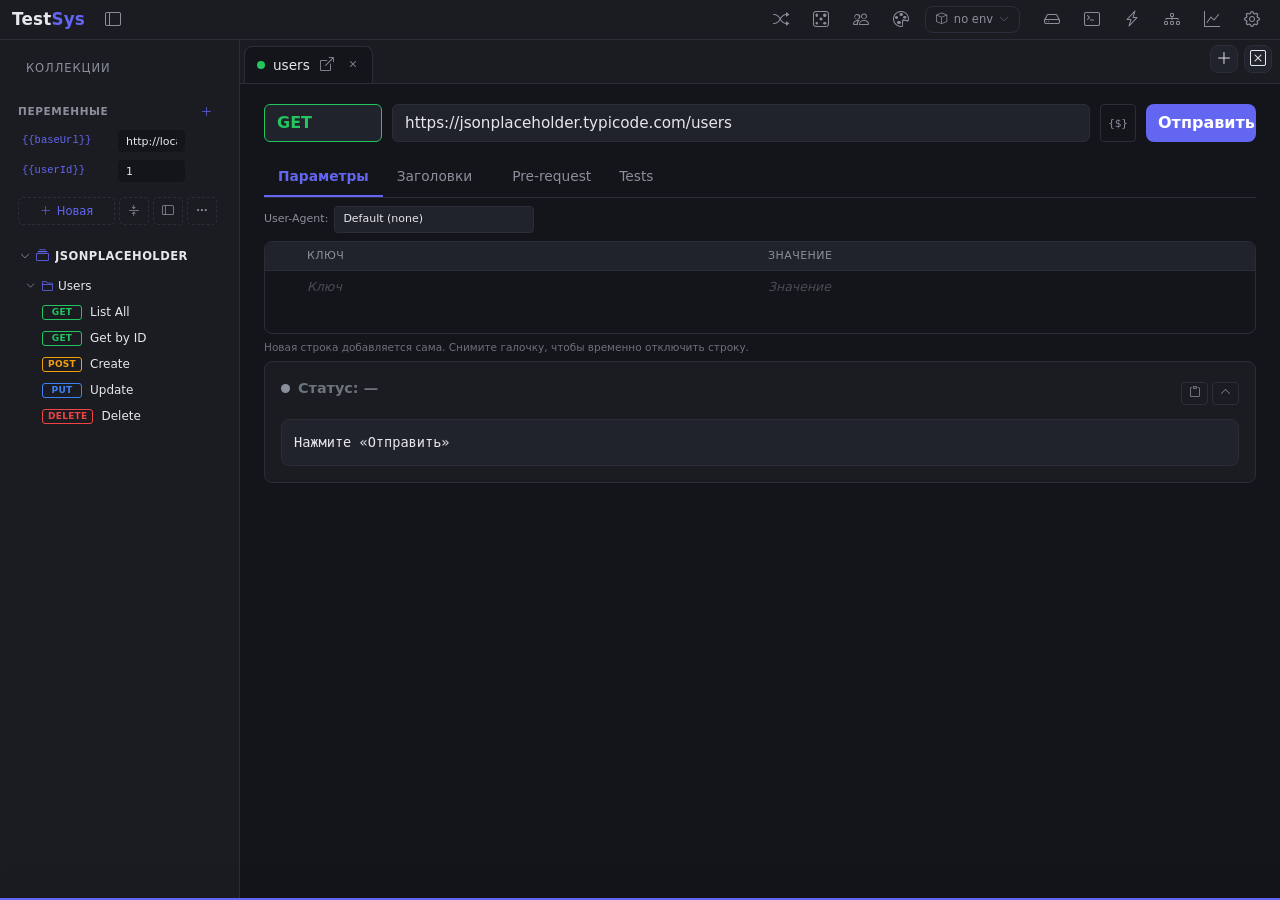
==== commit 1d253adc: "Backend upd v 1.5 Frontent upd v2.1.1 Ready To realese . New fix update test" ====
--- a/Backend/Ui/index.html
+++ b/Backend/Ui/index.html
@@ -4,6 +4,7 @@
   <meta charset="UTF-8">
   <meta name="viewport" content="width=device-width, initial-scale=1.0">
   <title>TestSys</title>
+  <link rel="icon" type="image/png" href="icon.png">
   <link href="https://cdn.jsdelivr.net/npm/bootstrap@5.3.3/dist/css/bootstrap.min.css" rel="stylesheet">
   <link href="https://cdn.jsdelivr.net/npm/bootstrap-icons@1.11.3/font/bootstrap-icons.css" rel="stylesheet">
   <link rel="stylesheet" href="style.css">
--- a/Backend/Ui/style.css
+++ b/Backend/Ui/style.css
@@ -335,15 +335,23 @@
 .par-tree { font-size: 12px; }
 .par-col { margin-bottom: 6px; }
 .par-col-name {
+  display: flex; align-items: center; gap: 6px;
   font-weight: 700; color: var(--accent); font-size: 11px;
   text-transform: uppercase; letter-spacing: .04em;
-  padding: 2px 4px;
-}
+  padding: 3px 4px; cursor: pointer;
+  border-radius: 3px;
+}
+.par-col-name:hover { background: var(--bg-input); }
 .par-folder { margin-left: 10px; margin-top: 4px; }
 .par-folder-name {
+  display: flex; align-items: center; gap: 6px;
   font-weight: 600; color: var(--text-dim); font-size: 11px;
-  padding: 1px 4px;
-}
+  padding: 2px 4px; cursor: pointer;
+  border-radius: 3px;
+}
+.par-folder-name:hover { background: var(--bg-input); color: var(--text-main); }
+.par-toggle { cursor: pointer; margin: 0; accent-color: var(--accent); }
+.par-count { margin-left: auto; }
 .par-req {
   display: flex; align-items: center; gap: 6px;
   padding: 3px 6px 3px 22px;
@@ -853,6 +861,23 @@
 .kv-row.kv-row-grid:last-child { border-bottom: none; }
 .kv-row.kv-row-grid:hover { background: var(--bg-input); }
 
+/* Последняя пустая строка — «черновая»: приглушённая, без hover и «зебры».
+   Как только пользователь начнёт печатать, класс уходит и строка ведёт
+   себя как обычная. */
+.kv-row.kv-row-grid.kv-row-empty { background: transparent !important; }
+.kv-row.kv-row-grid.kv-row-empty:hover { background: transparent !important; }
+.kv-row.kv-row-grid.kv-row-empty .kv-key::placeholder,
+.kv-row.kv-row-grid.kv-row-empty .kv-value::placeholder {
+  color: var(--text-dim);
+  opacity: 0.45;
+  font-style: italic;
+}
+/* Не подсвечиваем разделитель между key/value — он лишний,
+   пока строка пустая: визуально режет «пробное поле» пополам. */
+.kv-row.kv-row-grid.kv-row-empty .kv-key {
+  border-right-color: transparent !important;
+}
+
 .kv-row.kv-row-grid .kv-enabled {
   justify-self: center;
   cursor: pointer;
@@ -896,6 +921,20 @@
 }
 .kv-row.kv-row-grid:hover .kv-remove { opacity: 1; }
 .kv-row.kv-row-grid .kv-remove:hover { color: #dc3545 !important; }
+
+.kv-gen-btn {
+  border: none !important;
+  background: transparent !important;
+  color: var(--text-dim) !important;
+  padding: 4px !important;
+  font-size: 12px;
+  line-height: 1;
+  opacity: 0;
+  transition: opacity .12s, color .12s;
+  cursor: pointer;
+}
+.kv-row.kv-row-grid:hover .kv-gen-btn { opacity: 1; }
+.kv-gen-btn:hover { color: var(--accent) !important; }
 
 .kv-hint {
   font-size: 10.5px;
@@ -2251,4 +2290,100 @@
 ::-webkit-scrollbar-thumb:hover { background: var(--accent); }
 
 /* Users panel */
-.users-panel h5 { color: var(--text-main); }+.users-panel h5 { color: var(--text-main); }
+
+/* ============ Files (multipart) tab ============ */
+.fu-wrap { display: flex; flex-direction: column; gap: 10px; }
+
+.fu-hint {
+  display: flex; align-items: center; gap: 8px;
+  padding: 8px 12px;
+  background: var(--bg-input);
+  border: 1px solid var(--border-color);
+  border-radius: 6px;
+  font-size: 12px;
+  color: var(--text-dim);
+}
+.fu-hint > i { color: var(--accent); flex-shrink: 0; }
+.fu-hint > span { flex: 1; }
+.fu-add-btn { flex-shrink: 0; white-space: nowrap; }
+
+.fu-list { display: flex; flex-direction: column; gap: 6px; }
+
+.fu-empty {
+  display: flex; flex-direction: column; align-items: center; justify-content: center;
+  gap: 8px;
+  padding: 24px 12px;
+  border: 1px dashed var(--border-color);
+  border-radius: 6px;
+  color: var(--text-dim);
+  font-size: 12.5px;
+}
+.fu-empty > i { font-size: 24px; color: var(--text-dim); }
+
+.fu-row {
+  display: grid;
+  grid-template-columns: 20px 140px 1fr 160px 28px;
+  align-items: center;
+  gap: 10px;
+  padding: 8px 10px;
+  background: var(--bg-input);
+  border: 1px solid var(--border-color);
+  border-radius: 6px;
+  transition: border-color .12s;
+}
+.fu-row:hover { border-color: var(--accent); }
+.fu-icon { color: var(--accent); font-size: 16px; }
+.fu-field, .fu-ctype {
+  background: var(--bg-app) !important;
+  border: 1px solid var(--border-color) !important;
+  color: var(--text-main) !important;
+  font-size: 12.5px;
+  padding: 5px 8px;
+}
+.fu-ctype {
+  font-family: ui-monospace, "SF Mono", Consolas, monospace;
+  font-size: 11.5px;
+}
+.fu-field:focus, .fu-ctype:focus {
+  border-color: var(--accent) !important;
+  box-shadow: none !important;
+  outline: none;
+}
+.fu-info { min-width: 0; overflow: hidden; }
+.fu-name {
+  color: var(--text-main); font-size: 12.5px;
+  white-space: nowrap; overflow: hidden; text-overflow: ellipsis;
+}
+.fu-meta { color: var(--text-dim); font-size: 11px; }
+.fu-remove {
+  border: none; background: transparent;
+  color: var(--text-dim); cursor: pointer;
+  padding: 4px; border-radius: 4px;
+  transition: color .12s, background .12s;
+}
+.fu-remove:hover { color: #dc3545; background: var(--bg-app); }
+
+.fu-section-title {
+  margin-top: 6px;
+  font-size: 11px;
+  color: var(--text-dim);
+  text-transform: uppercase;
+  letter-spacing: .04em;
+}
+
+/* Drag & drop оверлей на всё окно, пока пользователь тащит файл */
+body.fu-dragging::after {
+  content: "";
+  position: fixed; inset: 0;
+  background: rgba(var(--accent-rgb, 88, 166, 255), 0.08);
+  border: 3px dashed var(--accent);
+  border-radius: 8px;
+  pointer-events: none;
+  z-index: 9999;
+}
+body.fu-dragging .fu-list,
+body.fu-dragging .fu-empty {
+  border-color: var(--accent);
+  background: rgba(var(--accent-rgb, 88, 166, 255), 0.06);
+}
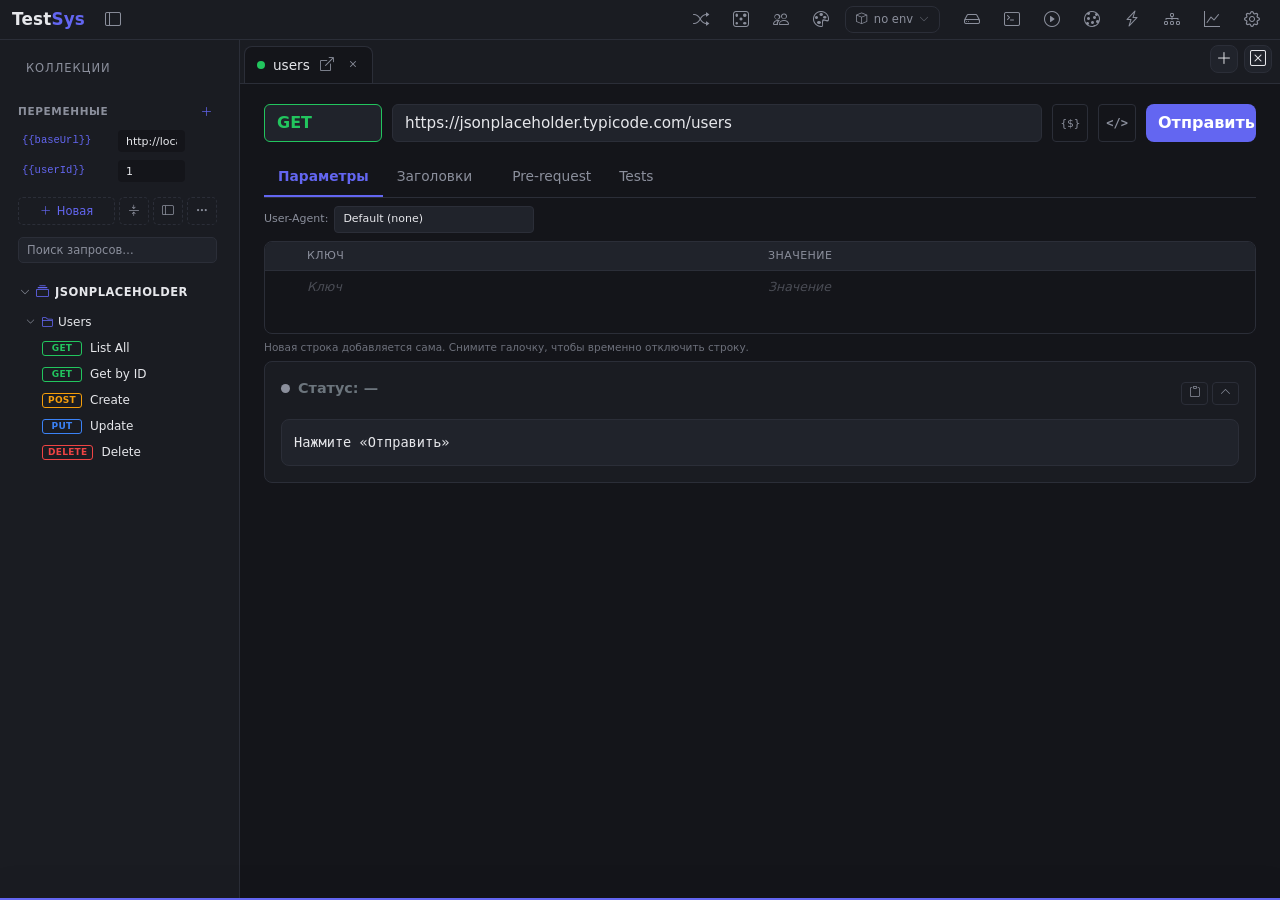
==== commit 89578130: "Backend upd v 1.6 Frontent upd v2.1.2 Ready To realese . New fix update test Fixing bugs add git and" ====
--- a/Backend/Ui/index.html
+++ b/Backend/Ui/index.html
@@ -5,6 +5,51 @@
   <meta name="viewport" content="width=device-width, initial-scale=1.0">
   <title>TestSys</title>
   <link rel="icon" type="image/png" href="icon.png">
+  <!-- ⚡ Мгновенное применение сохранённой темы — до первой отрисовки страницы.
+       Запускается синхронно, ДО загрузки CSS, чтобы не было флеша дефолтной темы. -->
+  <script>
+  (function(){
+    try{
+      var raw=localStorage.getItem('theme.quick');
+      if(!raw)return;
+      var t=JSON.parse(raw);
+      var r=document.documentElement;
+      var sv=function(k,v){if(v)r.style.setProperty(k,v);};
+      sv('--accent',t.accent);
+      sv('--bg-app',t.bgApp);
+      sv('--bg-panel',t.bgPanel);
+      sv('--bg-input',t.bgInput);
+      sv('--text-main',t.textMain);
+      sv('--text-color',t.textMain);
+      sv('--text-dim',t.textDim);
+      sv('--border-color',t.borderColor);
+      sv('--success',t.success);
+      sv('--warn',t.warn);
+      sv('--danger',t.danger);
+      if(t.borderRadius!==undefined)r.style.setProperty('--radius',t.borderRadius+'px');
+      if(t.fontSize)r.style.fontSize=t.fontSize+'px';
+      // Вычисляем --accent-text (контрастный текст для кнопок)
+      try{
+        var ac=(t.accentText||'');
+        if(!ac){
+          var h=(t.accent||'').replace('#','');
+          if(h.length===3)h=h.split('').map(function(x){return x+x;}).join('');
+          var rv=parseInt(h.slice(0,2),16)||0,gv=parseInt(h.slice(2,4),16)||0,bv=parseInt(h.slice(4,6),16)||0;
+          ac=(rv*299+gv*587+bv*114)/1000>150?'#1a1a1a':'#ffffff';
+        }
+        sv('--accent-text',ac);
+        sv('--accent-soft','rgba(0,0,0,0)'); // заглушка, перепишет applyTheme
+      }catch(e2){}
+      // data-bs-theme
+      try{
+        var bg=(t.bgApp||'').replace('#','');
+        if(bg.length===3)bg=bg.split('').map(function(x){return x+x;}).join('');
+        var rr=parseInt(bg.slice(0,2),16)||0,gr=parseInt(bg.slice(2,4),16)||0,br=parseInt(bg.slice(4,6),16)||0;
+        r.setAttribute('data-bs-theme',(rr*299+gr*587+br*114)/1000>128?'light':'dark');
+      }catch(e3){}
+    }catch(e){}
+  })();
+  </script>
   <link href="https://cdn.jsdelivr.net/npm/bootstrap@5.3.3/dist/css/bootstrap.min.css" rel="stylesheet">
   <link href="https://cdn.jsdelivr.net/npm/bootstrap-icons@1.11.3/font/bootstrap-icons.css" rel="stylesheet">
   <link rel="stylesheet" href="style.css">
@@ -40,6 +85,8 @@
       <i class="bi bi-hdd"></i>
     </button>
     <button id="terminal-btn" class="nav-bar-btn" data-i18n-title="terminal" title="Терминал (Ctrl+`)"><i class="bi bi-terminal"></i></button>
+    <button id="collection-runner-btn" class="nav-bar-btn" title="Collection Runner" onclick="App.showCollectionRunner()"><i class="bi bi-play-circle"></i></button>
+    <button id="cookie-manager-btn" class="nav-bar-btn" title="Cookie Manager" onclick="App.showCookieManager()"><i class="bi bi-cookie"></i></button>
     <button id="load-test-btn" class="nav-bar-btn" title="Нагрузочное тестирование" data-i18n-title="loadTest"><i class="bi bi-lightning-charge"></i></button>
     <button id="par-test-btn" class="nav-bar-btn" title="Параллельные тесты" data-i18n-title="parallelTests"><i class="bi bi-diagram-3"></i></button>
     <button id="metrics-btn" class="nav-bar-btn" data-i18n-title="navMetrics" title="Метрики запросов">
@@ -206,6 +253,9 @@
 <script src="js/features/contextMenu.js"></script>
 <script src="js/features/users.js"></script>
 <script src="js/features/dataGenerator.js"></script>
+<script src="js/features/codeGen.js"></script>
+<script src="js/features/collectionRunner.js"></script>
+<script src="js/features/cookieManager.js"></script>
 <script src="js/components/tabBar.js"></script>
 <script src="js/components/tabContent.js"></script>
 <script src="js/components/collections.js"></script>
--- a/Backend/Ui/style.css
+++ b/Backend/Ui/style.css
@@ -482,25 +482,72 @@
 /* Popover выбора положения сайдбара */
 .sb-pos-menu {
   position: fixed;
-  width: 190px;
+  width: 210px;
   background: var(--bg-panel);
   border: 1px solid var(--border-color);
-  border-radius: var(--radius);
-  box-shadow: 0 10px 24px rgba(0, 0, 0, .4);
-  padding: 4px;
+  border-radius: calc(var(--radius, 6px) + 2px);
+  box-shadow: 0 12px 32px rgba(0,0,0,.55), 0 2px 8px rgba(0,0,0,.3);
+  padding: 5px;
   z-index: 2000;
-  display: flex; flex-direction: column; gap: 2px;
+  display: flex;
+  flex-direction: column;
+  gap: 1px;
+  animation: menuPop .12s ease;
+}
+@keyframes menuPop {
+  from { opacity: 0; transform: scale(.96) translateY(-4px); }
+  to   { opacity: 1; transform: scale(1)  translateY(0); }
 }
 .sb-pos-item {
-  display: flex; align-items: center; gap: 8px;
-  padding: 7px 10px; border: none; background: transparent;
-  color: var(--text-main); text-align: left; cursor: pointer;
-  border-radius: 4px; font-size: 12.5px;
-}
-.sb-pos-item i { color: var(--text-dim); font-size: 15px; width: 18px; }
-.sb-pos-item:hover { background: var(--bg-input); }
-.sb-pos-item.active { background: var(--accent-soft, rgba(78,166,255,.15)); color: var(--accent); }
+  display: flex;
+  align-items: center;
+  gap: 9px;
+  padding: 7px 10px;
+  border: none;
+  background: transparent;
+  color: var(--text-main);
+  text-align: left;
+  cursor: pointer;
+  border-radius: 5px;
+  font-size: 12.5px;
+  transition: background .1s, color .1s;
+  width: 100%;
+}
+.sb-pos-item i {
+  color: var(--text-dim);
+  font-size: 14px;
+  width: 16px;
+  flex-shrink: 0;
+  transition: color .1s;
+}
+.sb-pos-item:hover {
+  background: var(--bg-hover, rgba(255,255,255,.07));
+  color: var(--accent);
+}
+.sb-pos-item:hover i { color: var(--accent); }
+.sb-pos-item.active {
+  background: var(--accent-soft, rgba(78,166,255,.15));
+  color: var(--accent);
+}
 .sb-pos-item.active i { color: var(--accent); }
+/* Подменю — стрелочка правее */
+.sb-pos-item .bi-chevron-right {
+  margin-left: auto !important;
+  font-size: 10px !important;
+  opacity: .5;
+  width: auto !important;
+}
+.sb-pos-item:hover .bi-chevron-right { opacity: 1; }
+/* Подменю само по себе */
+.sb-submenu {
+  animation: menuPop .1s ease;
+}
+.sb-more-sep {
+  height: 1px;
+  background: var(--border-color);
+  margin: 4px 6px;
+  opacity: .6;
+}
 
 /* Resize handle sidebar — тонкая полоска у правой границы */
 #sidebar-resize-handle {
@@ -1577,9 +1624,6 @@
 .load-progress-text { font-size: 10.5px; color: var(--text-dim); margin-top: 3px; text-align: right; }
 
 .load-summary {
-  display: grid;
-  grid-template-columns: repeat(auto-fit, minmax(120px, 1fr));
-  gap: 8px;
   margin-bottom: 14px;
 }
 .load-stat {
@@ -1651,6 +1695,202 @@
   color: #ffc107;
   text-align: right;
 }
+
+/* ==================== LOAD TEST — новые блоки ==================== */
+
+/* Сетка статов (вместо grid на .load-summary напрямую) */
+.load-stats-grid {
+  display: grid;
+  grid-template-columns: repeat(auto-fit, minmax(110px, 1fr));
+  gap: 8px;
+  margin-bottom: 10px;
+}
+
+/* Конфиг-бар */
+.load-cfg-bar {
+  display: flex;
+  gap: 6px;
+  align-items: center;
+  flex-wrap: wrap;
+}
+
+/* Мульти-запросы */
+.load-multi-panel {
+  background: var(--bg-input);
+  border: 1px solid var(--border-color);
+  border-radius: var(--radius);
+  padding: 10px;
+}
+.load-multi-list {
+  max-height: 280px;
+  overflow-y: auto;
+}
+.load-multi-item {
+  display: flex;
+  align-items: center;
+  gap: 8px;
+  padding: 4px 6px;
+  font-size: 12px;
+  cursor: pointer;
+  border-radius: 4px;
+}
+.load-multi-item:hover { background: var(--bg-panel); }
+.load-multi-item input[type="checkbox"] { flex-shrink: 0; }
+.load-multi-meta {
+  color: var(--text-dim);
+  font-size: 10.5px;
+  margin-left: auto;
+  white-space: nowrap;
+}
+
+/* Multi-request дерево */
+.lm-tree-section { margin-bottom: 2px; }
+.lm-tree-coll-head {
+  display: flex;
+  align-items: center;
+  gap: 4px;
+  padding: 5px 6px;
+  cursor: pointer;
+  border-radius: 4px;
+  color: var(--text-primary);
+  user-select: none;
+}
+.lm-tree-coll-head:hover { background: var(--bg-panel); }
+.lm-tree-folder { padding-left: 14px; }
+.lm-tree-folder-head {
+  display: flex;
+  align-items: center;
+  gap: 4px;
+  padding: 3px 6px;
+  cursor: pointer;
+  border-radius: 4px;
+  font-size: 11.5px;
+  color: var(--text-dim);
+  user-select: none;
+}
+.lm-tree-folder-head:hover { background: var(--bg-panel); color: var(--text-primary); }
+.lm-folder-count {
+  margin-left: auto;
+  font-size: 10px;
+  color: var(--text-dim);
+  background: var(--bg-app);
+  border-radius: 8px;
+  padding: 0 5px;
+}
+.lm-tree-req {
+  padding-left: 24px !important;
+  gap: 6px !important;
+}
+.lm-method-badge { font-size: 10.5px; font-weight: 700; flex-shrink: 0; min-width: 38px; }
+.lm-req-name { font-size: 11.5px; flex: 1; overflow: hidden; text-overflow: ellipsis; white-space: nowrap; }
+.lm-req-url { font-size: 10px; color: var(--text-dim); overflow: hidden; text-overflow: ellipsis; white-space: nowrap; max-width: 120px; }
+.lm-chevron { font-size: 9px; color: var(--text-dim); flex-shrink: 0; }
+.lm-tree-item { display: flex; align-items: center; padding-left: 14px; gap: 4px; }
+.lm-inline-del {
+  background: none; border: none; color: var(--text-dim);
+  padding: 0 2px; cursor: pointer; font-size: 13px; flex-shrink: 0;
+}
+.lm-inline-del:hover { color: var(--danger); }
+
+/* Assertions / пороги */
+.load-thresholds-section {
+  background: var(--bg-input);
+  border: 1px solid var(--border-color);
+  border-radius: var(--radius);
+  padding: 8px 12px;
+}
+.load-thresholds-section summary { padding: 2px 0; }
+
+.load-thresholds-result {
+  display: flex;
+  align-items: center;
+  flex-wrap: wrap;
+  gap: 8px;
+  padding: 8px 12px;
+  border-radius: var(--radius);
+  margin-bottom: 10px;
+  border: 2px solid;
+}
+.thr-pass { border-color: #22c55e; background: rgba(34,197,94,.08); }
+.thr-fail { border-color: #dc3545; background: rgba(220,53,69,.08); }
+.thr-badge {
+  font-size: 13px;
+  font-weight: 800;
+  letter-spacing: .05em;
+  padding: 2px 10px;
+  border-radius: 4px;
+}
+.thr-pass .thr-badge { color: #22c55e; }
+.thr-fail .thr-badge { color: #dc3545; }
+.thr-item { font-size: 12px; color: var(--text-dim); }
+.thr-item b { color: var(--text-main); }
+.thr-ok { color: #22c55e !important; }
+.thr-no { color: #dc3545 !important; }
+
+/* Breakdown по запросам (multi-mode) */
+.load-multi-breakdown {
+  background: var(--bg-input);
+  border: 1px solid var(--border-color);
+  border-radius: var(--radius);
+  padding: 8px 10px;
+  margin-bottom: 10px;
+}
+.load-multi-breakdown-title {
+  font-size: 10.5px;
+  color: var(--text-dim);
+  text-transform: uppercase;
+  letter-spacing: .04em;
+  margin-bottom: 6px;
+}
+.load-multi-row {
+  display: flex;
+  gap: 12px;
+  font-size: 11.5px;
+  padding: 3px 0;
+  align-items: center;
+  flex-wrap: wrap;
+}
+.load-multi-row + .load-multi-row { border-top: 1px solid var(--border-color); }
+.load-multi-label {
+  font-family: 'Consolas', monospace;
+  font-size: 11px;
+  color: var(--text-main);
+  flex: 1;
+  min-width: 120px;
+  overflow: hidden;
+  text-overflow: ellipsis;
+  white-space: nowrap;
+}
+
+/* Сравнение сессий */
+.load-compare {
+  background: var(--bg-input);
+  border: 1px solid var(--border-color);
+  border-radius: var(--radius);
+  padding: 12px;
+}
+.load-cmp-table {
+  width: 100%;
+  font-size: 12px;
+  border-collapse: collapse;
+}
+.load-cmp-table th, .load-cmp-table td {
+  padding: 5px 10px;
+  border-bottom: 1px solid var(--border-color);
+  text-align: right;
+  white-space: nowrap;
+}
+.load-cmp-table th:first-child,
+.load-cmp-table td:first-child { text-align: left; color: var(--text-dim); }
+.load-cmp-table .cmp-head th {
+  color: var(--text-dim);
+  font-size: 10.5px;
+  text-transform: uppercase;
+  letter-spacing: .04em;
+  background: var(--bg-panel);
+}
+.load-cmp-table .cmp-head th:first-child { color: transparent; }
+.cmp-delta { font-weight: 700; }
 
 /* ==================== ЛОГИ ==================== */
 .log-output {
@@ -1959,6 +2199,40 @@
 }
 
 /* ---------- Тулбар New / Import / Export / Swagger ---------- */
+/* Sidebar search */
+.sb-search-wrap {
+  position: relative;
+  padding: 4px 10px 6px;
+}
+.sb-search-input {
+  width: 100%;
+  height: 26px;
+  background: var(--bg-input, var(--bg-secondary));
+  border: 1px solid var(--border-color);
+  border-radius: 5px;
+  color: var(--text-primary);
+  font-size: 11.5px;
+  padding: 0 24px 0 8px;
+  outline: none;
+  transition: border-color 0.15s;
+}
+.sb-search-input:focus { border-color: var(--accent); }
+.sb-search-input::placeholder { color: var(--text-dim); }
+.sb-search-clear {
+  position: absolute;
+  right: 14px;
+  top: 50%;
+  transform: translateY(-50%);
+  background: none;
+  border: none;
+  color: var(--text-dim);
+  cursor: pointer;
+  padding: 0;
+  line-height: 1;
+  font-size: 13px;
+}
+.sb-search-clear:hover { color: var(--text-primary); }
+
 .sb-toolbar {
   display: flex;
   gap: 4px;
@@ -2061,6 +2335,12 @@
 }
 .sb-folder-chevron { font-size: 9px; color: var(--text-dim); width: 10px; flex-shrink: 0; }
 .sb-folder-icon    { color: var(--accent); font-size: 12px; flex-shrink: 0; }
+
+/* Drag & drop */
+.sb-dragging { opacity: 0.4; }
+.sb-item[draggable="true"] { cursor: grab; }
+.sb-item[draggable="true"]:active { cursor: grabbing; }
+.sb-drop-over { outline: 2px dashed var(--accent); outline-offset: -2px; border-radius: var(--radius); background: var(--accent-soft); }
 .sb-folder-name {
   font-size: 12px;
   color: var(--text-main);
@@ -2386,4 +2666,83 @@
 body.fu-dragging .fu-empty {
   border-color: var(--accent);
   background: rgba(var(--accent-rgb, 88, 166, 255), 0.06);
-}+}
+/* ── Code Generation modal ─────────────────────────────────────── */
+.cg-tab-btn {
+  padding: 8px 14px;
+  font-size: 12px;
+  background: transparent;
+  border: none;
+  border-bottom: 2px solid transparent;
+  color: var(--text-dim);
+  cursor: pointer;
+  transition: color .12s, border-color .12s;
+}
+.cg-tab-btn:hover { color: var(--text); }
+.cg-tab-btn.active {
+  color: var(--accent);
+  border-bottom-color: var(--accent);
+}
+
+/* ── app-modal (используется Collection Runner и др.) ─────────── */
+.app-modal-backdrop {
+  position: fixed;
+  inset: 0;
+  background: rgba(0,0,0,.55);
+  z-index: 1060;
+  display: flex;
+  align-items: center;
+  justify-content: center;
+  animation: fadeIn .15s ease;
+}
+@keyframes fadeIn { from { opacity:0; } to { opacity:1; } }
+
+.app-modal {
+  background: var(--bg-panel);
+  border: 1px solid var(--border-color);
+  border-radius: var(--radius, 8px);
+  box-shadow: 0 20px 60px rgba(0,0,0,.6);
+  display: flex;
+  flex-direction: column;
+  animation: slideUp .18s ease;
+}
+@keyframes slideUp { from { transform:translateY(12px); opacity:0; } to { transform:translateY(0); opacity:1; } }
+
+.app-modal-header {
+  display: flex;
+  align-items: center;
+  justify-content: space-between;
+  padding: 12px 16px;
+  border-bottom: 1px solid var(--border-color);
+  font-size: 14px;
+  font-weight: 600;
+  color: var(--text-main);
+  flex-shrink: 0;
+}
+
+.app-modal-close {
+  background: none;
+  border: none;
+  color: var(--text-dim);
+  font-size: 20px;
+  line-height: 1;
+  cursor: pointer;
+  padding: 0 4px;
+  border-radius: 4px;
+  transition: color .15s, background .15s;
+}
+.app-modal-close:hover { color: var(--text-main); background: var(--bg-input); }
+
+.app-modal-body {
+  padding: 14px 16px;
+  overflow: auto;
+}
+
+/* ── Collection Runner ─────────────────────────────────────────── */
+.runner-pass  { background: rgba(76,175,80,.05); }
+.runner-fail  { background: rgba(244,67,54,.05); }
+.runner-skip  { opacity: .6; }
+
+/* ── Cookie Manager ────────────────────────────────────────────── */
+.ck-row:hover { background: var(--bg-hover, rgba(255,255,255,.04)); }
+.ck-val-display { cursor: text; }
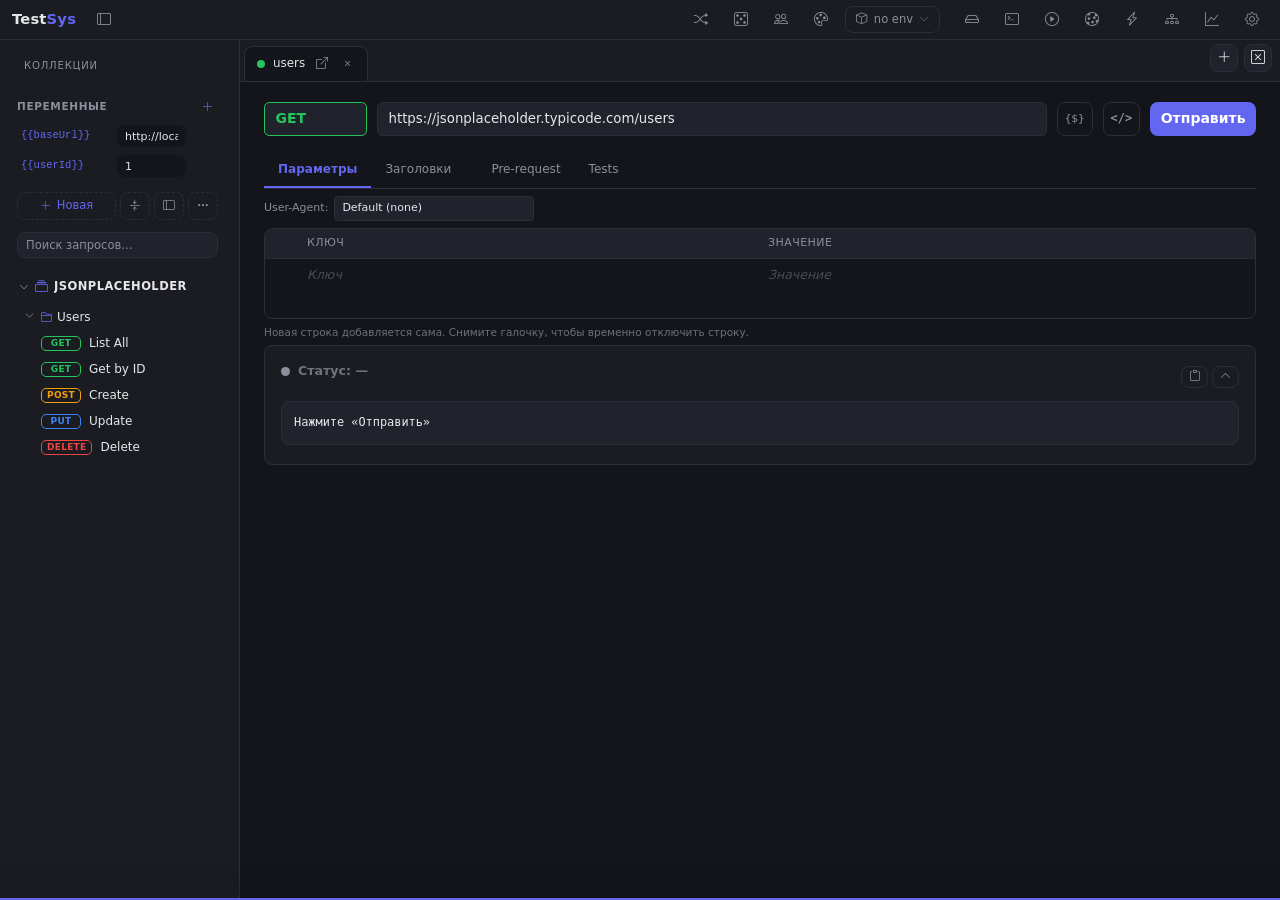
==== commit 434f837b: "Backend upd v 1.7 Frontent upd v2.1.3 Ready To realese . New fix and update color system and changbl" ====
--- a/Backend/Ui/index.html
+++ b/Backend/Ui/index.html
@@ -5,55 +5,28 @@
   <meta name="viewport" content="width=device-width, initial-scale=1.0">
   <title>TestSys</title>
   <link rel="icon" type="image/png" href="icon.png">
-  <!-- ⚡ Мгновенное применение сохранённой темы — до первой отрисовки страницы.
-       Запускается синхронно, ДО загрузки CSS, чтобы не было флеша дефолтной темы. -->
-  <script>
-  (function(){
-    try{
-      var raw=localStorage.getItem('theme.quick');
-      if(!raw)return;
-      var t=JSON.parse(raw);
-      var r=document.documentElement;
-      var sv=function(k,v){if(v)r.style.setProperty(k,v);};
-      sv('--accent',t.accent);
-      sv('--bg-app',t.bgApp);
-      sv('--bg-panel',t.bgPanel);
-      sv('--bg-input',t.bgInput);
-      sv('--text-main',t.textMain);
-      sv('--text-color',t.textMain);
-      sv('--text-dim',t.textDim);
-      sv('--border-color',t.borderColor);
-      sv('--success',t.success);
-      sv('--warn',t.warn);
-      sv('--danger',t.danger);
-      if(t.borderRadius!==undefined)r.style.setProperty('--radius',t.borderRadius+'px');
-      if(t.fontSize)r.style.fontSize=t.fontSize+'px';
-      // Вычисляем --accent-text (контрастный текст для кнопок)
-      try{
-        var ac=(t.accentText||'');
-        if(!ac){
-          var h=(t.accent||'').replace('#','');
-          if(h.length===3)h=h.split('').map(function(x){return x+x;}).join('');
-          var rv=parseInt(h.slice(0,2),16)||0,gv=parseInt(h.slice(2,4),16)||0,bv=parseInt(h.slice(4,6),16)||0;
-          ac=(rv*299+gv*587+bv*114)/1000>150?'#1a1a1a':'#ffffff';
-        }
-        sv('--accent-text',ac);
-        sv('--accent-soft','rgba(0,0,0,0)'); // заглушка, перепишет applyTheme
-      }catch(e2){}
-      // data-bs-theme
-      try{
-        var bg=(t.bgApp||'').replace('#','');
-        if(bg.length===3)bg=bg.split('').map(function(x){return x+x;}).join('');
-        var rr=parseInt(bg.slice(0,2),16)||0,gr=parseInt(bg.slice(2,4),16)||0,br=parseInt(bg.slice(4,6),16)||0;
-        r.setAttribute('data-bs-theme',(rr*299+gr*587+br*114)/1000>128?'light':'dark');
-      }catch(e3){}
-    }catch(e){}
-  })();
-  </script>
   <link href="https://cdn.jsdelivr.net/npm/bootstrap@5.3.3/dist/css/bootstrap.min.css" rel="stylesheet">
   <link href="https://cdn.jsdelivr.net/npm/bootstrap-icons@1.11.3/font/bootstrap-icons.css" rel="stylesheet">
   <link rel="stylesheet" href="style.css">
   <link rel="stylesheet" href="css/randomizer-v2.css">
+  <!-- Сохранённая тема. Генерируется api.py (см. write_theme_boot_css).
+       Подключена последней — переопределяет дефолты style.css.
+       Синхронная загрузка = нет флеша дефолтной темы при старте. -->
+  <link rel="stylesheet" href="css/theme-boot.css">
+  <script>
+  // Bootstrap'у нужен data-bs-theme. Режим берём из --theme-mode,
+  // который прописал api.py в theme-boot.css выше. Стили к этому моменту
+  // уже загружены, поэтому getComputedStyle отдаёт актуальное значение.
+  (function(){
+    try{
+      var m = getComputedStyle(document.documentElement)
+                .getPropertyValue('--theme-mode').trim().replace(/["']/g,'');
+      if (m === 'light' || m === 'dark') {
+        document.documentElement.setAttribute('data-bs-theme', m);
+      }
+    }catch(e){}
+  })();
+  </script>
 </head>
 <body>
 
--- a/Backend/Ui/style.css
+++ b/Backend/Ui/style.css
@@ -7,9 +7,26 @@
   --text-dim: #8b8f9c;
   --accent: #6366f1;
   --accent-text: #ffffff;
-  --accent-soft: rgba(99, 102, 241, .12);
-  --accent-focus: rgba(99, 102, 241, .25);
+  /* 0.22 — минимальная альфа, при которой hover-подсветка отличается
+     от --bg-panel в тёмных темах. Ниже — сливалось с фоном. */
+  --accent-soft:  rgba(99, 102, 241, .22);
+  --accent-hover: rgba(99, 102, 241, .32);
+  --accent-focus: rgba(99, 102, 241, .35);
+  --success-soft: rgba(34, 197, 94, .20);
+  --warn-soft:    rgba(234, 179, 8, .20);
+  --danger-soft:  rgba(239, 68, 68, .20);
+
+  /* Единая шкала скруглений — три уровня.
+     --radius задаёт пользователь в теме (2..12), остальные два выводятся:
+       radius-sm — бейджи, чипы, мелкие пилюли (~-3px)
+       radius    — кнопки, инпуты, карточки
+       radius-lg — модалки, крупные панели (+4px)
+     Все border-radius в файле должны использовать эти три переменные,
+     чтобы форма приложения оставалась цельной. */
   --radius: 8px;
+  --radius-sm: max(3px, calc(var(--radius) - 3px));
+  --radius-lg: calc(var(--radius) + 4px);
+  --radius-pill: 999px;
 
   --method-get: #22c55e;
   --method-post: #f59e0b;
@@ -68,7 +85,7 @@
   border: 1px solid transparent;
   background: transparent;
   color: var(--text-dim);
-  border-radius: 6px;
+  border-radius: var(--radius);
   width: 32px;
   height: 32px;
   display: inline-flex;
@@ -79,10 +96,18 @@
   cursor: pointer;
   transition: background 0.12s ease, color 0.12s ease, border-color 0.12s ease;
 }
+/* Hover через акцент, а не через --bg-input: в тёмных темах bg-input
+   почти не отличается от bg-panel навбара, и кнопки «пропадали». */
 .nav-bar-btn:hover {
-  background: var(--bg-input);
-  color: var(--text-main);
-  border-color: var(--border-color);
+  background: var(--accent-soft);
+  color: var(--accent);
+  border-color: var(--accent);
+}
+.nav-bar-btn:active { filter: brightness(.9); }
+.nav-bar-btn.active {
+  background: var(--accent-soft);
+  color: var(--accent);
+  border-color: var(--accent);
 }
 
 /* ==================== SIDEBAR ==================== */
@@ -109,6 +134,13 @@
   overflow: hidden;
 }
 
+/* В плавающем режиме width:0 не помогает: inline-высота, рамка и тень
+   остаются и рисуют вертикальную полосу поверх контента. Убираем окно
+   из потока целиком. */
+#app-root.sidebar-floating.sidebar-collapsed #sidebar {
+  display: none !important;
+}
+
 /* ---------- ПОЗИЦИЯ САЙДБАРА ---------- */
 /* По умолчанию сайдбар слева (flex-order 0), правая рамка.
    Меняем позицию через классы на #app-root — так проще, чем перетасовывать DOM. */
@@ -129,23 +161,29 @@
 /* Плавающий сайдбар: отвязан от потока, поверх контента, с тенью и рамкой.
    !important на width — inline-стиль от ресайза не должен разъезжать окно
    на пол-экрана; ресайз в этом режиме отдельно опционален  */
+/* Плавающий режим = окно внутри приложения: позицию и размер задаёт
+   sidebarPosition.js (inline-стили), сохраняет их в localStorage.
+   Здесь только внешний вид и поведение. */
 #app-root.sidebar-floating #sidebar {
   position: fixed;
-  top: 48px;                              /* под навбаром */
-  left: 12px;
-  bottom: 12px;
-  width: 300px !important;
+  /* left/top/width/height ставит JS — фиксированных значений тут быть не должно */
+  bottom: auto;
   min-width: 0 !important;
-  max-width: 60vw;
+  max-width: none;
   z-index: 900;
   border: 1px solid var(--border-color);
   border-radius: var(--radius);
-  box-shadow: 0 10px 30px rgba(0, 0, 0, .35);
   background: var(--bg-panel);
   flex: 0 0 0;
-}
-#app-root.sidebar-floating.sidebar-right #sidebar {
-  left: auto; right: 12px;
+  display: flex;
+  flex-direction: column;
+  overflow: hidden;             /* содержимое не вылезает за скруглённые углы */
+}
+/* Дерево коллекций скроллится внутри окна, а не растягивает его */
+#app-root.sidebar-floating #sidebar > .px-2 {
+  flex: 1;
+  overflow-y: auto;
+  min-height: 0;
 }
 /* В плавающем режиме основная область получает всю ширину и не оставляет
    пустую колонку от сайдбара. */
@@ -177,7 +215,7 @@
 }
 .theme-card-swatches span {
   flex: 1; height: 100%;
-  border-radius: 3px;
+  border-radius: var(--radius-sm);
   border: 1px solid rgba(255,255,255,.1);
 }
 .theme-card-name {
@@ -190,7 +228,7 @@
 .theme-user-del {
   background: none; border: none;
   color: var(--text-dim); padding: 2px 4px;
-  cursor: pointer; border-radius: 3px;
+  cursor: pointer; border-radius: var(--radius-sm);
   opacity: 0; transition: opacity .12s;
 }
 .theme-user-card:hover .theme-user-del { opacity: 1; }
@@ -227,7 +265,7 @@
   font-weight: 700;
   text-transform: uppercase;
   letter-spacing: .04em;
-  border-radius: 3px;
+  border-radius: var(--radius-sm);
   border: 1px solid;
 }
 .sync-role-admin  { color: var(--warn); border-color: var(--warn); }
@@ -240,7 +278,7 @@
 .sync-act {
   background: transparent; border: 1px solid var(--border-color);
   color: var(--text-dim); padding: 3px 7px;
-  border-radius: 4px; cursor: pointer;
+  border-radius: var(--radius); cursor: pointer;
   font-size: 12px;
 }
 .sync-act:hover { color: var(--accent); border-color: var(--accent); }
@@ -258,7 +296,7 @@
   font-size: 11.5px;
 }
 .rh-idx    { color: var(--text-dim); font-weight: 700; text-align: center; }
-.rh-status { border: 1px solid; border-radius: 3px; padding: 1px 5px; text-align: center; font-weight: 600; font-size: 10.5px; }
+.rh-status { border: 1px solid; border-radius: var(--radius-sm); padding: 1px 5px; text-align: center; font-weight: 600; font-size: 10.5px; }
 .rh-method { font-weight: 700; color: var(--accent); }
 .rh-url    { color: var(--text-main); font-family: 'Consolas', monospace; overflow: hidden; text-overflow: ellipsis; white-space: nowrap; }
 .rh-time, .rh-ms { color: var(--text-dim); font-size: 10.5px; }
@@ -274,7 +312,7 @@
   display: grid; grid-template-columns: 20px 200px 1fr;
   gap: 6px; align-items: baseline;
   padding: 4px 6px; font-family: 'Consolas', monospace; font-size: 11.5px;
-  border-radius: 3px;
+  border-radius: var(--radius-sm);
 }
 .rh-diff-add { background: var(--success-soft); color: var(--success); }
 .rh-diff-del { background: var(--danger-soft);  color: var(--danger); }
@@ -287,7 +325,7 @@
 .ws-log-row {
   display: grid; grid-template-columns: 60px 20px 1fr;
   gap: 6px; align-items: baseline;
-  padding: 3px 4px; border-radius: 3px;
+  padding: 3px 4px; border-radius: var(--radius-sm);
 }
 .ws-log-in  { background: rgba(34,197,94,.05); }
 .ws-log-out { background: rgba(78,166,255,.05); }
@@ -308,7 +346,7 @@
   font-size: 11.5px; cursor: pointer;
   transition: background .12s, color .12s;
 }
-.env-badge:hover { color: var(--text-main); background: var(--bg-input); }
+.env-badge:hover { color: var(--text-main); background: var(--accent-soft); }
 .env-badge-wrap.env-active .env-badge { color: var(--accent); border-color: var(--accent); }
 
 .env-block {
@@ -322,7 +360,7 @@
 .env-active-mark {
   font-size: 9.5px; color: var(--accent); text-transform: uppercase;
   letter-spacing: .05em; margin-left: 6px; padding: 1px 6px;
-  border: 1px solid var(--accent); border-radius: 3px;
+  border: 1px solid var(--accent); border-radius: var(--radius-sm);
 }
 .env-block-actions { display: flex; gap: 4px; }
 .env-block-actions .btn { padding: 2px 8px; font-size: 11px; }
@@ -339,28 +377,28 @@
   font-weight: 700; color: var(--accent); font-size: 11px;
   text-transform: uppercase; letter-spacing: .04em;
   padding: 3px 4px; cursor: pointer;
-  border-radius: 3px;
-}
-.par-col-name:hover { background: var(--bg-input); }
+  border-radius: var(--radius-sm);
+}
+.par-col-name:hover { background: var(--accent-soft); }
 .par-folder { margin-left: 10px; margin-top: 4px; }
 .par-folder-name {
   display: flex; align-items: center; gap: 6px;
   font-weight: 600; color: var(--text-dim); font-size: 11px;
   padding: 2px 4px; cursor: pointer;
-  border-radius: 3px;
-}
-.par-folder-name:hover { background: var(--bg-input); color: var(--text-main); }
+  border-radius: var(--radius-sm);
+}
+.par-folder-name:hover { background: var(--accent-soft); color: var(--text-main); }
 .par-toggle { cursor: pointer; margin: 0; accent-color: var(--accent); }
 .par-count { margin-left: auto; }
 .par-req {
   display: flex; align-items: center; gap: 6px;
   padding: 3px 6px 3px 22px;
-  cursor: pointer; border-radius: 3px;
-}
-.par-req:hover { background: var(--bg-input); }
+  cursor: pointer; border-radius: var(--radius-sm);
+}
+.par-req:hover { background: var(--accent-soft); }
 .par-method {
   font-size: 9.5px; font-weight: 700;
-  padding: 1px 5px; border: 1px solid; border-radius: 3px;
+  padding: 1px 5px; border: 1px solid; border-radius: var(--radius-sm);
   min-width: 40px; text-align: center; flex-shrink: 0;
 }
 .par-req-name { flex-shrink: 0; }
@@ -378,7 +416,7 @@
 .par-table th { color: var(--text-dim); font-weight: 600; text-transform: uppercase;
                 letter-spacing: .04em; font-size: 10.5px; }
 .par-flag {
-  display: inline-block; padding: 1px 6px; border-radius: 3px;
+  display: inline-block; padding: 1px 6px; border-radius: var(--radius-sm);
   font-size: 10px; font-weight: 700; margin-right: 3px;
   border: 1px solid;
 }
@@ -423,7 +461,7 @@
 .sync-host-url code {
   padding: 3px 8px;
   background: var(--bg-app);
-  border-radius: 4px;
+  border-radius: var(--radius);
   font-family: 'Consolas', monospace;
   font-size: 12px;
 }
@@ -453,7 +491,7 @@
   background: var(--bg-input);
   color: var(--text-main);
   border: 1px solid var(--border-color);
-  border-radius: 4px;
+  border-radius: var(--radius);
   cursor: pointer;
   text-align: center;
   transition: border-color .12s, background .12s;
@@ -472,7 +510,7 @@
 .hk-reset {
   background: transparent; border: 1px solid transparent;
   color: var(--text-dim); padding: 3px 7px;
-  border-radius: 4px; cursor: pointer;
+  border-radius: var(--radius); cursor: pointer;
 }
 .hk-reset:not(:disabled):hover {
   color: var(--accent); border-color: var(--border-color);
@@ -508,7 +546,7 @@
   color: var(--text-main);
   text-align: left;
   cursor: pointer;
-  border-radius: 5px;
+  border-radius: var(--radius);
   font-size: 12.5px;
   transition: background .1s, color .1s;
   width: 100%;
@@ -568,7 +606,7 @@
   transform: translateY(-50%);
   width: 2px; height: 40px;
   background: var(--border-color);
-  border-radius: 1px;
+  border-radius: var(--radius-sm);
   opacity: 0;
   transition: opacity 0.15s;
 }
@@ -655,7 +693,7 @@
   transition: background 0.12s ease, color 0.12s ease;
 }
 .tab-pill:hover {
-  background: var(--bg-input);
+  background: var(--accent-soft);
   color: var(--text-main);
 }
 .tab-pill.active {
@@ -679,7 +717,7 @@
   flex-shrink: 0;
   margin-right: 2px;
   border-radius: var(--radius) var(--radius) 0 0;
-  background: rgba(99, 102, 241, 0.12);
+  background: var(--accent-soft);
   border: 1px dashed var(--accent);
   box-sizing: border-box;
 }
@@ -689,7 +727,7 @@
   outline: 1px solid var(--accent);
   background: var(--bg-app);
   color: var(--text-main);
-  border-radius: 3px;
+  border-radius: var(--radius-sm);
   font-size: 0.85rem;
   padding: 1px 4px;
   min-width: 0;
@@ -717,7 +755,7 @@
   border: none;
   background: transparent;
   color: var(--text-dim);
-  border-radius: 4px;
+  border-radius: var(--radius);
   width: 18px;
   height: 18px;
   display: none;
@@ -735,8 +773,8 @@
 .tab-pill.active .tab-detach-btn {
   display: inline-flex;
 }
-.tab-close-btn:hover { background: #ef444433; color: #ef4444; }
-.tab-detach-btn:hover { background: rgba(99, 102, 241, 0.2); color: var(--accent); }
+.tab-close-btn:hover { background: var(--danger-soft); color: var(--danger); }
+.tab-detach-btn:hover { background: var(--accent-soft); color: var(--accent); }
 
 .tab-bar-btn {
   border: 1px solid var(--border-color);
@@ -753,8 +791,19 @@
   flex-shrink: 0;
   cursor: pointer;
 }
-.tab-bar-btn:hover { filter: brightness(1.3); }
-.tab-bar-btn-danger:hover { color: #ef4444; border-color: #ef4444; }
+/* filter:brightness на прозрачном фоне не даёт видимого hover —
+   подсвечиваем через акцентный soft-fill как везде */
+.tab-bar-btn:hover {
+  background: var(--accent-soft);
+  color: var(--accent);
+  border-color: var(--accent);
+}
+.tab-bar-btn:active { background: var(--accent-hover, var(--accent-soft)); }
+.tab-bar-btn-danger:hover {
+  background: var(--danger-soft);
+  color: var(--danger);
+  border-color: var(--danger);
+}
 
 /* ==================== TAB CONTENT ==================== */
 #tab-content { overflow-y: auto; padding: 20px 24px; min-height: 0; }
@@ -864,7 +913,7 @@
   background: none;
   border: 1px solid var(--border-color);
   color: var(--text-dim);
-  border-radius: 4px;
+  border-radius: var(--radius);
   padding: 2px 7px;
   font-size: 11px;
   cursor: pointer;
@@ -906,7 +955,7 @@
   transition: background .12s;
 }
 .kv-row.kv-row-grid:last-child { border-bottom: none; }
-.kv-row.kv-row-grid:hover { background: var(--bg-input); }
+.kv-row.kv-row-grid:hover { background: var(--accent-soft); }
 
 /* Последняя пустая строка — «черновая»: приглушённая, без hover и «зебры».
    Как только пользователь начнёт печатать, класс уходит и строка ведёт
@@ -1019,11 +1068,11 @@
   align-items: center;
   gap: 8px;
   padding: 4px 8px;
-  border-radius: 4px;
+  border-radius: var(--radius);
   cursor: pointer;
   transition: background .1s;
 }
-.dynvar-item:hover { background: var(--bg-input); }
+.dynvar-item:hover { background: var(--accent-soft); }
 
 .dynvar-token {
   color: var(--accent);
@@ -1049,7 +1098,7 @@
   color: var(--text-dim);
   font-size: 11px;
   padding: 2px 5px;
-  border-radius: 3px;
+  border-radius: var(--radius-sm);
   opacity: 0;
   transition: opacity .1s, color .1s;
   flex-shrink: 0;
@@ -1060,7 +1109,7 @@
 .dynvars-preview {
   background: var(--bg-app);
   border: 1px solid var(--border-color);
-  border-radius: 4px;
+  border-radius: var(--radius);
   padding: 8px;
   font-size: 11.5px;
   color: var(--accent);
@@ -1076,7 +1125,7 @@
   color: var(--text-dim);
   background: var(--bg-input);
   border-left: 3px solid var(--accent);
-  border-radius: 4px;
+  border-radius: var(--radius);
   padding: 8px 10px;
   margin-bottom: 10px;
 }
@@ -1101,10 +1150,10 @@
   gap: 7px;
   align-items: center;
   padding: 4px 6px;
-  border-radius: 4px;
+  border-radius: var(--radius);
   transition: opacity .12s;
 }
-.dvf-row:hover { background: var(--bg-input); }
+.dvf-row:hover { background: var(--accent-soft); }
 .dvf-row.dvf-off { opacity: .4; }
 .dvf-check { cursor: pointer; accent-color: var(--accent); }
 .dvf-path {
@@ -1119,7 +1168,7 @@
 .dvf-sel {
   width: 100%; padding: 3px 5px; font-size: 11px;
   background: var(--bg-app); color: var(--accent);
-  border: 1px solid var(--border-color); border-radius: 3px;
+  border: 1px solid var(--border-color); border-radius: var(--radius-sm);
   font-family: 'Consolas', monospace;
 }
 .dvf-sel:focus { outline: none; border-color: var(--accent); }
@@ -1127,7 +1176,7 @@
 .dynvars-hint-warn {
   background: rgba(255, 193, 7, .12);
   border: 1px solid #ffc107;
-  border-radius: 4px;
+  border-radius: var(--radius);
   padding: 6px 9px;
   color: #ffc107;
   font-size: 11.5px;
@@ -1138,7 +1187,7 @@
   background: transparent;
   border: 1px solid var(--border-color);
   color: var(--text-dim);
-  border-radius: 4px;
+  border-radius: var(--radius);
   padding: 2px 7px;
   font-size: 11px;
   cursor: pointer;
@@ -1231,7 +1280,7 @@
   font-weight: 600;
   color: var(--accent);
   background: var(--bg-input);
-  border-radius: 4px;
+  border-radius: var(--radius);
   position: sticky;
   top: 0;
   z-index: 1;
@@ -1250,11 +1299,11 @@
   gap: 8px;
   align-items: center;
   padding: 4px 8px 4px 18px;
-  border-radius: 4px;
+  border-radius: var(--radius);
   cursor: pointer;
   font-size: 11.5px;
 }
-.sw-ep:hover { background: var(--bg-input); }
+.sw-ep:hover { background: var(--accent-soft); }
 .sw-ep.sw-deprecated { opacity: .5; }
 .sw-ep.sw-deprecated .sw-path { text-decoration: line-through; }
 
@@ -1264,7 +1313,7 @@
   font-weight: 700;
   text-align: center;
   border: 1px solid;
-  border-radius: 3px;
+  border-radius: var(--radius-sm);
   padding: 1px 0;
 }
 .sw-path {
@@ -1288,7 +1337,7 @@
   align-items: center;
   gap: 10px;
   padding: 7px 14px;
-  background: linear-gradient(90deg, rgba(99,102,241,.18), rgba(99,102,241,.05));
+  background: linear-gradient(90deg, var(--accent-soft), transparent);
   border-bottom: 1px solid var(--accent);
   font-size: 12.5px;
   color: var(--text-main);
@@ -1297,7 +1346,7 @@
 #update-banner i { color: var(--accent); font-size: 15px; }
 #upd-banner-text { flex: 1; }
 #update-banner button {
-  font-size: 11px; padding: 2px 10px; border-radius: 4px; border: none;
+  font-size: 11px; padding: 2px 10px; border-radius: var(--radius); border: none;
 }
 #upd-banner-open { background: var(--accent); color: var(--accent-text); }
 #upd-banner-hide { background: none; color: var(--text-dim); }
@@ -1320,17 +1369,17 @@
 .upd-empty { color: var(--text-dim); text-align: center; padding: 16px; font-size: 12px; }
 
 .upd-release, .upd-backup {
-  padding: 7px 9px; border-radius: 5px; margin-bottom: 3px;
+  padding: 7px 9px; border-radius: var(--radius); margin-bottom: 3px;
   border: 1px solid transparent;
 }
-.upd-release:hover, .upd-backup:hover { background: var(--bg-input); border-color: var(--border-color); }
+.upd-release:hover, .upd-backup:hover { background: var(--accent-soft); border-color: var(--border-color); }
 
 .upd-rel-head, .upd-backup { display: flex; align-items: center; gap: 8px; font-size: 12.5px; }
 .upd-rel-date, .upd-rel-size { font-size: 10.5px; color: var(--text-dim); }
 .upd-rel-size { margin-left: auto; }
 
 .upd-badge {
-  font-size: 9.5px; padding: 1px 6px; border-radius: 3px; font-weight: 700;
+  font-size: 9.5px; padding: 1px 6px; border-radius: var(--radius-sm); font-weight: 700;
   text-transform: uppercase; letter-spacing: .03em;
 }
 .upd-new { background: var(--success-soft); color: var(--success); border: 1px solid var(--success); }
@@ -1339,7 +1388,7 @@
 .upd-pre { background: #a855f722; color: #a855f7; border: 1px solid #a855f7; }
 
 .upd-action {
-  background: var(--accent); color: var(--accent-text); border: none; border-radius: 4px;
+  background: var(--accent); color: var(--accent-text); border: none; border-radius: var(--radius);
   padding: 3px 10px; font-size: 11px; cursor: pointer; white-space: nowrap;
   transition: filter .12s;
 }
@@ -1363,7 +1412,7 @@
   white-space: pre-wrap; max-height: 90px; overflow-y: auto;
 }
 
-.upd-status { padding: 7px 10px; border-radius: 5px; font-size: 12px; margin: 6px 0; }
+.upd-status { padding: 7px 10px; border-radius: var(--radius); font-size: 12px; margin: 6px 0; }
 .upd-info-status, .upd-info { }
 .upd-status.upd-info { background: var(--bg-input); color: var(--text-main); border-left: 3px solid var(--accent); }
 .upd-status.upd-ok    { background: var(--success-soft); color: var(--success); border-left: 3px solid var(--success); }
@@ -1371,7 +1420,7 @@
 .upd-status.upd-error { background: var(--danger-soft);  color: var(--danger);  border-left: 3px solid var(--danger); }
 
 .upd-progress-track {
-  height: 6px; background: var(--bg-input); border-radius: 3px; overflow: hidden;
+  height: 6px; background: var(--bg-input); border-radius: var(--radius-sm); overflow: hidden;
 }
 .upd-progress-bar { height: 100%; width: 0; background: var(--accent); transition: width .25s; }
 .upd-progress-text { font-size: 10.5px; color: var(--text-dim); margin-top: 3px; text-align: right; }
@@ -1391,7 +1440,7 @@
 .script-toolbar { display: flex; align-items: center; gap: 8px; }
 .script-btn {
   background: var(--bg-input); color: var(--text-main);
-  border: 1px solid var(--border-color); border-radius: 4px;
+  border: 1px solid var(--border-color); border-radius: var(--radius);
   padding: 4px 10px; font-size: 11.5px; cursor: pointer;
   transition: all .12s;
 }
@@ -1399,14 +1448,14 @@
 .script-snippets-label { font-size: 10.5px; color: var(--text-dim); margin-left: auto; }
 .script-snippets {
   background: var(--bg-input); color: var(--text-main);
-  border: 1px solid var(--border-color); border-radius: 4px;
+  border: 1px solid var(--border-color); border-radius: var(--radius);
   padding: 3px 6px; font-size: 11px; max-width: 220px;
 }
 
 .script-code {
   width: 100%; min-height: 240px; padding: 10px;
   background: var(--bg-app); color: var(--text-main);
-  border: 1px solid var(--border-color); border-radius: 4px;
+  border: 1px solid var(--border-color); border-radius: var(--radius);
   font-family: 'Consolas', 'Courier New', monospace; font-size: 12.5px;
   line-height: 1.5; resize: vertical; tab-size: 2;
 }
@@ -1414,12 +1463,12 @@
 .script-code::placeholder { color: var(--text-dim); }
 
 .script-result {
-  border: 1px solid var(--border-color); border-radius: 4px;
+  border: 1px solid var(--border-color); border-radius: var(--radius);
   padding: 8px 10px; background: var(--bg-input); font-size: 12px;
 }
 .script-err {
   color: #ff8080; background: rgba(220,53,69,.08);
-  padding: 6px 8px; border-radius: 3px; margin-bottom: 6px;
+  padding: 6px 8px; border-radius: var(--radius-sm); margin-bottom: 6px;
 }
 .script-ok { color: #22c55e; }
 .script-summary { font-weight: 600; margin-bottom: 4px; }
@@ -1440,7 +1489,7 @@
 .sub-dot { color: var(--accent); font-size: 8px; vertical-align: middle; }
 .sub-badge {
   display: inline-block; font-size: 9.5px; font-weight: 700;
-  padding: 1px 6px; border-radius: 8px; margin-left: 4px;
+  padding: 1px 6px; border-radius: var(--radius); margin-left: 4px;
 }
 .sub-ok   { background: #22c55e22; color: #22c55e; }
 .sub-fail { background: #dc354522; color: #ff8080; }
@@ -1489,7 +1538,7 @@
 .console-title { font-size: 12px; font-weight: 600; color: var(--text-main); }
 .console-actions button {
   background: none; border: none; color: var(--text-dim);
-  padding: 4px 8px; border-radius: 3px; cursor: pointer;
+  padding: 4px 8px; border-radius: var(--radius-sm); cursor: pointer;
 }
 .console-actions button:hover { color: var(--accent); background: var(--bg-panel); }
 
@@ -1500,13 +1549,13 @@
 }
 .console-line {
   display: flex; gap: 8px; padding: 2px 4px; align-items: baseline;
-  border-radius: 2px;
-}
-.console-line:hover { background: var(--bg-input); }
+  border-radius: var(--radius-sm);
+}
+.console-line:hover { background: var(--accent-soft); }
 .ln-time { color: var(--text-dim); font-size: 10px; flex-shrink: 0; opacity: .7; }
 .ln-source {
   font-size: 9.5px; text-transform: uppercase; letter-spacing: .04em;
-  padding: 0 5px; border-radius: 2px; flex-shrink: 0;
+  padding: 0 5px; border-radius: var(--radius-sm); flex-shrink: 0;
   background: var(--bg-input); color: var(--text-dim);
 }
 .ln-pre  { color: #a855f7; border: 1px solid #a855f7; background: transparent; }
@@ -1544,7 +1593,7 @@
   min-width: 22px; height: 14px;
   padding: 0 4px;
   background: var(--accent); color: var(--accent-text);
-  border-radius: 7px;
+  border-radius: var(--radius);
   font-size: 9px; font-weight: 700; line-height: 14px;
   text-align: center;
   pointer-events: none;
@@ -1560,7 +1609,7 @@
   min-width: 20px; height: 14px;
   padding: 0 4px;
   background: var(--accent); color: var(--accent-text);
-  border-radius: 7px;
+  border-radius: var(--radius);
   font-size: 9px; font-weight: 700; line-height: 14px;
   text-align: center;
   pointer-events: none;
@@ -1619,7 +1668,7 @@
 .load-h-info   { background: rgba(78,166,255,.08); border-color: var(--accent); color: var(--accent); }
 
 .load-progress-wrap { margin-bottom: 12px; }
-.load-progress-track { height: 6px; background: var(--bg-input); border-radius: 3px; overflow: hidden; }
+.load-progress-track { height: 6px; background: var(--bg-input); border-radius: var(--radius-sm); overflow: hidden; }
 .load-progress-bar { height: 100%; width: 0; background: var(--accent); transition: width .2s; }
 .load-progress-text { font-size: 10.5px; color: var(--text-dim); margin-top: 3px; text-align: right; }
 
@@ -1647,7 +1696,7 @@
 }
 .load-status-chip {
   font-size: 11px; font-weight: 600;
-  padding: 2px 8px; border: 1px solid; border-radius: 3px;
+  padding: 2px 8px; border: 1px solid; border-radius: var(--radius-sm);
 }
 
 .load-chart-wrap {
@@ -1732,7 +1781,7 @@
   padding: 4px 6px;
   font-size: 12px;
   cursor: pointer;
-  border-radius: 4px;
+  border-radius: var(--radius);
 }
 .load-multi-item:hover { background: var(--bg-panel); }
 .load-multi-item input[type="checkbox"] { flex-shrink: 0; }
@@ -1751,7 +1800,7 @@
   gap: 4px;
   padding: 5px 6px;
   cursor: pointer;
-  border-radius: 4px;
+  border-radius: var(--radius);
   color: var(--text-primary);
   user-select: none;
 }
@@ -1763,7 +1812,7 @@
   gap: 4px;
   padding: 3px 6px;
   cursor: pointer;
-  border-radius: 4px;
+  border-radius: var(--radius);
   font-size: 11.5px;
   color: var(--text-dim);
   user-select: none;
@@ -1774,7 +1823,7 @@
   font-size: 10px;
   color: var(--text-dim);
   background: var(--bg-app);
-  border-radius: 8px;
+  border-radius: var(--radius);
   padding: 0 5px;
 }
 .lm-tree-req {
@@ -1818,7 +1867,7 @@
   font-weight: 800;
   letter-spacing: .05em;
   padding: 2px 10px;
-  border-radius: 4px;
+  border-radius: var(--radius);
 }
 .thr-pass .thr-badge { color: #22c55e; }
 .thr-fail .thr-badge { color: #dc3545; }
@@ -1914,7 +1963,7 @@
   flex-wrap: wrap;
 }
 .log-row:last-child { border-bottom: none; }
-.log-row:hover { background: var(--bg-input); }
+.log-row:hover { background: var(--accent-soft); }
 
 .log-time {
   color: var(--text-dim);
@@ -1929,7 +1978,7 @@
   font-size: 10.5px;
   padding: 0 5px;
   border: 1px solid var(--border-color);
-  border-radius: 3px;
+  border-radius: var(--radius-sm);
 }
 
 .log-text {
@@ -1955,7 +2004,7 @@
   margin: 4px 0 0;
   padding: 6px 8px;
   background: var(--bg-panel);
-  border-radius: 4px;
+  border-radius: var(--radius);
   font-size: 10.5px;
   color: var(--text-dim);
   max-height: 180px;
@@ -1974,7 +2023,7 @@
   font-weight: 700;
   line-height: 1;
   padding: 2px 4px;
-  border-radius: 8px;
+  border-radius: var(--radius);
   min-width: 14px;
   text-align: center;
   pointer-events: none;
@@ -2049,7 +2098,7 @@
   font-weight: 700;
   font-size: 0.7rem;
   padding: 1px 6px;
-  border-radius: 4px;
+  border-radius: var(--radius);
   display: inline-block;
   margin-bottom: 4px;
 }
@@ -2114,7 +2163,7 @@
   background: transparent;
   border: none;
   color: var(--text-dim);
-  border-radius: 4px;
+  border-radius: var(--radius);
   display: inline-flex;
   align-items: center;
   justify-content: center;
@@ -2124,13 +2173,15 @@
   flex-shrink: 0;
   padding: 0;
 }
+/* Hover через тематический --accent-soft, а не через хардкод rgba/bg-input.
+   Раньше сливалось с фоном на большинстве тёмных тем. */
 .sb-icon-btn:hover {
-  background: var(--bg-input);
-  color: var(--text-main);
+  background: var(--accent-soft);
+  color: var(--accent);
 }
 .sb-icon-btn-accent { color: var(--accent); }
-.sb-icon-btn-accent:hover { background: rgba(99,102,241,.12); color: var(--accent); }
-.sb-icon-btn-danger:hover { color: #ef4444; background: rgba(239,68,68,.1); }
+.sb-icon-btn-accent:hover { background: var(--accent-soft); color: var(--accent); }
+.sb-icon-btn-danger:hover { color: var(--danger); background: var(--danger-soft); }
 
 .sb-add-btn { color: var(--accent); }
 
@@ -2159,11 +2210,11 @@
   gap: 6px;
   align-items: center;
   padding: 3px 4px;
-  border-radius: 5px;
+  border-radius: var(--radius);
   min-height: 26px;
   transition: background .1s;
 }
-.sb-var-row:hover { background: var(--bg-input); }
+.sb-var-row:hover { background: var(--accent-soft); }
 
 .sb-var-key {
   font-family: 'Consolas', 'Courier New', monospace;
@@ -2179,7 +2230,7 @@
   color: var(--text-main);
   font-size: 11px;
   padding: 3px 7px;
-  border-radius: 4px;
+  border-radius: var(--radius);
   height: 22px;
   min-width: 0;
   outline: none;
@@ -2209,7 +2260,7 @@
   height: 26px;
   background: var(--bg-input, var(--bg-secondary));
   border: 1px solid var(--border-color);
-  border-radius: 5px;
+  border-radius: var(--radius);
   color: var(--text-primary);
   font-size: 11.5px;
   padding: 0 24px 0 8px;
@@ -2242,7 +2293,7 @@
   height: 28px;
   border: 1px dashed var(--border-color);
   background: transparent;
-  border-radius: 5px;
+  border-radius: var(--radius);
   color: var(--text-dim);
   font-size: 11.5px;
   cursor: pointer;
@@ -2257,7 +2308,7 @@
 .sb-btn:hover {
   border-color: var(--accent);
   color: var(--accent);
-  background: rgba(99,102,241,.06);
+  background: var(--accent-soft);
 }
 .sb-btn-primary {
   color: var(--accent);
@@ -2280,7 +2331,7 @@
   border-left: 2px solid transparent;
   transition: background .1s;
 }
-.sb-coll-head:hover { background: var(--bg-input); border-left-color: var(--accent); }
+.sb-coll-head:hover { background: var(--accent-soft); border-left-color: var(--accent); }
 
 /* Кликабельная зона toggle коллекции — шеврон + иконка + имя */
 .sb-coll-toggle {
@@ -2322,7 +2373,7 @@
   min-height: 26px;
   transition: background .1s;
 }
-.sb-folder-head:hover { background: var(--bg-input); }
+.sb-folder-head:hover { background: var(--accent-soft); }
 
 .sb-folder-toggle {
   display: flex;
@@ -2358,7 +2409,7 @@
   min-height: 26px;
   transition: background .1s;
 }
-.sb-item:hover { background: var(--bg-input); }
+.sb-item:hover { background: var(--accent-soft); }
 
 .sb-item-main {
   display: flex;
@@ -2375,7 +2426,7 @@
   letter-spacing: 0.03em;
   padding: 2px 5px;
   border: 1px solid;
-  border-radius: 3px;
+  border-radius: var(--radius-sm);
   min-width: 40px;
   text-align: center;
   flex-shrink: 0;
@@ -2442,7 +2493,7 @@
   border-color: var(--border-color);
   vertical-align: middle;
 }
-.crud-table tbody tr:hover { background: rgba(99, 102, 241, 0.06); }
+.crud-table tbody tr:hover { background: var(--accent-soft); }
 .crud-actions-col { width: 90px; white-space: nowrap; text-align: right; }
 .crud-actions-col .btn { padding: 2px 7px; }
 
@@ -2479,7 +2530,9 @@
   background: var(--bg-panel) !important;
   color: var(--text-main) !important;
   border-color: var(--border-color) !important;
-}
+  border-radius: var(--radius-lg) !important;
+}
+.theme-modal-content { border-radius: var(--radius-lg) !important; }
 .modal-header {
   border-bottom-color: var(--border-color) !important;
 }
@@ -2497,7 +2550,7 @@
   color: var(--text-main);
 }
 .dropdown-item:hover, .dropdown-item:focus {
-  background: var(--bg-input);
+  background: var(--accent-soft);
   color: var(--text-main);
 }
 .dropdown-divider {
@@ -2514,7 +2567,7 @@
   background: var(--bg-input);
   border-color: var(--accent);
   color: var(--text-main);
-  box-shadow: 0 0 0 0.2rem rgba(99, 102, 241, 0.15);
+  box-shadow: 0 0 0 0.2rem var(--accent-focus);
 }
 .form-control::placeholder {
   color: var(--text-dim);
@@ -2550,7 +2603,7 @@
   border-color: var(--border-color);
 }
 .btn-outline-secondary:hover {
-  background: var(--bg-input);
+  background: var(--accent-soft);
   color: var(--text-main);
   border-color: var(--text-dim);
 }
@@ -2566,7 +2619,7 @@
 /* Scrollbar (global) */
 ::-webkit-scrollbar { width: 6px; height: 6px; }
 ::-webkit-scrollbar-track { background: var(--bg-input); }
-::-webkit-scrollbar-thumb { background: var(--text-dim); border-radius: 3px; }
+::-webkit-scrollbar-thumb { background: var(--text-dim); border-radius: var(--radius-sm); }
 ::-webkit-scrollbar-thumb:hover { background: var(--accent); }
 
 /* Users panel */
@@ -2580,7 +2633,7 @@
   padding: 8px 12px;
   background: var(--bg-input);
   border: 1px solid var(--border-color);
-  border-radius: 6px;
+  border-radius: var(--radius);
   font-size: 12px;
   color: var(--text-dim);
 }
@@ -2595,7 +2648,7 @@
   gap: 8px;
   padding: 24px 12px;
   border: 1px dashed var(--border-color);
-  border-radius: 6px;
+  border-radius: var(--radius);
   color: var(--text-dim);
   font-size: 12.5px;
 }
@@ -2609,7 +2662,7 @@
   padding: 8px 10px;
   background: var(--bg-input);
   border: 1px solid var(--border-color);
-  border-radius: 6px;
+  border-radius: var(--radius);
   transition: border-color .12s;
 }
 .fu-row:hover { border-color: var(--accent); }
@@ -2639,7 +2692,7 @@
 .fu-remove {
   border: none; background: transparent;
   color: var(--text-dim); cursor: pointer;
-  padding: 4px; border-radius: 4px;
+  padding: 4px; border-radius: var(--radius);
   transition: color .12s, background .12s;
 }
 .fu-remove:hover { color: #dc3545; background: var(--bg-app); }
@@ -2658,7 +2711,7 @@
   position: fixed; inset: 0;
   background: rgba(var(--accent-rgb, 88, 166, 255), 0.08);
   border: 3px dashed var(--accent);
-  border-radius: 8px;
+  border-radius: var(--radius);
   pointer-events: none;
   z-index: 9999;
 }
@@ -2700,7 +2753,7 @@
 .app-modal {
   background: var(--bg-panel);
   border: 1px solid var(--border-color);
-  border-radius: var(--radius, 8px);
+  border-radius: var(--radius-lg);
   box-shadow: 0 20px 60px rgba(0,0,0,.6);
   display: flex;
   flex-direction: column;
@@ -2728,10 +2781,10 @@
   line-height: 1;
   cursor: pointer;
   padding: 0 4px;
-  border-radius: 4px;
+  border-radius: var(--radius);
   transition: color .15s, background .15s;
 }
-.app-modal-close:hover { color: var(--text-main); background: var(--bg-input); }
+.app-modal-close:hover { color: var(--text-main); background: var(--accent-soft); }
 
 .app-modal-body {
   padding: 14px 16px;
@@ -2739,10 +2792,378 @@
 }
 
 /* ── Collection Runner ─────────────────────────────────────────── */
-.runner-pass  { background: rgba(76,175,80,.05); }
-.runner-fail  { background: rgba(244,67,54,.05); }
-.runner-skip  { opacity: .6; }
+/* Статус строки показываем цветной полоской слева (см. .runner-row-inner
+   ниже) — заливка всей строки делала список пёстрым и нечитаемым. */
+.runner-skip { opacity: .65; }
 
 /* ── Cookie Manager ────────────────────────────────────────────── */
 .ck-row:hover { background: var(--bg-hover, rgba(255,255,255,.04)); }
 .ck-val-display { cursor: text; }
+
+/* ── Подсказка при HTML-ответе вместо JSON ──────────────────── */
+.resp-html-hint {
+  padding: 14px 16px;
+  border: 1px solid var(--warn);
+  border-radius: var(--radius, 8px);
+  background: var(--warn-soft, rgba(234,179,8,.12));
+}
+.resp-html-hint .rhh-title {
+  font-weight: 600; font-size: 13px;
+  color: var(--warn);
+  display: flex; align-items: center; gap: 7px;
+  margin-bottom: 6px;
+}
+.resp-html-hint .rhh-desc {
+  font-size: 12.5px; line-height: 1.55;
+  color: var(--text-main);
+  opacity: .9;
+}
+.resp-html-hint .rhh-toggle {
+  margin-top: 10px;
+  background: transparent;
+  border: 1px solid var(--border-color);
+  color: var(--text-dim);
+  font-size: 11.5px;
+  padding: 4px 10px;
+  border-radius: var(--radius);
+  cursor: pointer;
+  transition: color .12s, border-color .12s;
+}
+.resp-html-hint .rhh-toggle:hover {
+  color: var(--accent);
+  border-color: var(--accent);
+}
+.resp-html-hint .rhh-raw {
+  max-height: 420px;
+  overflow: auto;
+}
+
+/* ════════════════════════════════════════════════════════════════
+   КОНТРАСТ КНОПОК ВО ВСЕХ ТЕМАХ
+   Проблема: hover через --bg-input сливался с фоном панели —
+   в Nord, Dracula, Monokai, Solarized разница почти нулевая.
+   Решение: подсветка через --accent-soft + рамка --accent.
+   Работает одинаково на любой палитре, включая светлые темы.
+   ════════════════════════════════════════════════════════════════ */
+
+/* Bootstrap-кнопки с прозрачным фоном */
+.btn-outline-secondary,
+.btn-outline-primary,
+.btn-outline-danger {
+  border-color: var(--border-color);
+  color: var(--text-main);
+}
+.btn-outline-secondary:hover,
+.btn-outline-primary:hover {
+  background: var(--accent-soft);
+  border-color: var(--accent);
+  color: var(--accent);
+}
+.btn-outline-danger:hover {
+  background: var(--danger-soft);
+  border-color: var(--danger);
+  color: var(--danger);
+}
+
+/* Кнопки действий в панели ответа (копировать / свернуть) */
+.response-action-btn,
+.response-copy-btn {
+  background: transparent;
+  border: 1px solid var(--border-color);
+  color: var(--text-dim);
+  transition: background .12s, color .12s, border-color .12s;
+}
+.response-action-btn:hover,
+.response-copy-btn:hover {
+  background: var(--accent-soft);
+  color: var(--accent);
+  border-color: var(--accent);
+}
+
+/* Кнопки редактора скриптов */
+.script-btn {
+  background: transparent;
+  border: 1px solid var(--border-color);
+  color: var(--text-main);
+  transition: background .12s, color .12s, border-color .12s;
+}
+.script-btn:hover {
+  background: var(--accent-soft);
+  color: var(--accent);
+  border-color: var(--accent);
+}
+
+/* Кнопки рандомайзера */
+.randomizer-btn {
+  background: transparent;
+  border: 1px solid var(--border-color);
+  color: var(--text-main);
+  transition: background .12s, color .12s, border-color .12s;
+}
+.randomizer-btn:hover {
+  background: var(--accent-soft);
+  color: var(--accent);
+  border-color: var(--accent);
+}
+.randomizer-btn-primary {
+  background: var(--accent);
+  border: 1px solid var(--accent);
+  color: var(--accent-text);
+  font-weight: 600;
+}
+.randomizer-btn-primary:hover { filter: brightness(1.12); }
+
+/* Крестик закрытия модалок — в светлых темах белый крестик был не виден */
+.modal-content .btn-close {
+  filter: none;
+}
+[data-bs-theme="dark"] .modal-content .btn-close {
+  filter: invert(1) grayscale(100%) brightness(200%);
+}
+
+/* Строки таблиц и пункты списков — hover тоже был незаметен */
+.kv-row:hover,
+.sb-item:hover {
+  background: var(--accent-soft);
+}
+
+/* Фокус с клавиатуры — видимое кольцо на любой теме */
+.nav-bar-btn:focus-visible,
+.script-btn:focus-visible,
+.randomizer-btn:focus-visible,
+.response-action-btn:focus-visible {
+  outline: 2px solid var(--accent);
+  outline-offset: 2px;
+}
+
+/* ── Меню выбора расположения панели ─────────────────────────── */
+.sb-pos-menu { min-width: 260px; padding: 6px; }
+.sb-pos-title {
+  font-size: 10.5px; font-weight: 700;
+  letter-spacing: .06em; text-transform: uppercase;
+  color: var(--text-dim);
+  padding: 6px 10px 8px;
+}
+.sb-pos-item {
+  display: flex; align-items: flex-start; gap: 10px;
+  width: 100%; text-align: left;
+  padding: 9px 10px;
+  border: 1px solid transparent;
+  border-radius: var(--radius);
+  background: transparent;
+  color: var(--text-main);
+  cursor: pointer;
+  transition: background .12s, border-color .12s, color .12s;
+}
+.sb-pos-item > .bi:first-child { font-size: 15px; margin-top: 1px; color: var(--text-dim); }
+.sb-pos-item:hover {
+  background: var(--accent-soft);
+  border-color: var(--accent);
+}
+.sb-pos-item:hover > .bi:first-child { color: var(--accent); }
+.sb-pos-item.active {
+  background: var(--accent-soft);
+  border-color: var(--accent);
+}
+.sb-pos-item.active > .bi:first-child,
+.sb-pos-item.active .sb-pos-label { color: var(--accent); }
+.sb-pos-text { display: flex; flex-direction: column; gap: 2px; flex: 1; min-width: 0; }
+.sb-pos-label { font-size: 12.5px; font-weight: 600; line-height: 1.2; }
+.sb-pos-desc  { font-size: 11px; color: var(--text-dim); line-height: 1.35; }
+.sb-pos-check { color: var(--accent); font-size: 13px; margin-top: 2px; }
+.sb-pos-hint {
+  display: flex; align-items: flex-start; gap: 6px;
+  font-size: 10.5px; color: var(--text-dim);
+  padding: 8px 10px 4px;
+  margin-top: 4px;
+  border-top: 1px solid var(--border-color);
+  line-height: 1.4;
+}
+
+/* Плавающий сайдбар: подчёркиваем, что панель «висит» над контентом */
+#app-root.sidebar-floating #sidebar {
+  backdrop-filter: blur(10px);
+  box-shadow: 0 16px 48px rgba(0,0,0,.45), 0 0 0 1px var(--border-color);
+}
+
+/* ── Плавающая панель: шапка-ручка, закрытие, ресайз ────────── */
+#app-root.sidebar-floating .sidebar-header.sb-float-draggable {
+  cursor: move;
+  user-select: none;
+  display: flex;
+  align-items: center;
+  justify-content: space-between;
+  gap: 8px;
+  border-bottom: 1px solid var(--border-color);
+  background: var(--bg-input);
+  flex-shrink: 0;
+}
+/* Полоски-грип слева от заголовка — намёк, что окно можно тянуть */
+#app-root.sidebar-floating .sidebar-header.sb-float-draggable
+  .sidebar-section-title::before {
+  content: "";
+  display: inline-block;
+  width: 9px; height: 10px;
+  margin-right: 8px;
+  vertical-align: -1px;
+  opacity: .5;
+  background-image: radial-gradient(currentColor 1px, transparent 1px);
+  background-size: 4px 4px;
+}
+.sb-float-close {
+  background: transparent;
+  border: 1px solid transparent;
+  color: var(--text-dim);
+  border-radius: var(--radius);
+  width: 24px; height: 24px;
+  display: inline-flex; align-items: center; justify-content: center;
+  font-size: 11px;
+  cursor: pointer;
+  flex-shrink: 0;
+  transition: background .12s, color .12s, border-color .12s;
+}
+.sb-float-close:hover {
+  background: var(--danger-soft);
+  color: var(--danger);
+  border-color: var(--danger);
+}
+
+/* Ручка ресайза в правом нижнем углу */
+.sb-float-resize {
+  position: absolute;
+  right: 0; bottom: 0;
+  width: 16px; height: 16px;
+  cursor: nwse-resize;
+  z-index: 2;
+}
+.sb-float-resize::after {
+  content: "";
+  position: absolute;
+  right: 3px; bottom: 3px;
+  width: 8px; height: 8px;
+  border-right: 2px solid var(--text-dim);
+  border-bottom: 2px solid var(--text-dim);
+  opacity: .55;
+  border-bottom-right-radius: 3px;
+}
+.sb-float-resize:hover::after { opacity: 1; border-color: var(--accent); }
+
+/* Во время перетаскивания/ресайза глушим выделение и hover-эффекты,
+   иначе курсор «залипает» на элементах под мышью */
+body.sb-dragging, body.sb-resizing { user-select: none; }
+body.sb-dragging  * { cursor: move !important; }
+body.sb-resizing  * { cursor: nwse-resize !important; }
+body.sb-dragging #sidebar, body.sb-resizing #sidebar {
+  transition: none !important;
+  box-shadow: 0 24px 64px rgba(0,0,0,.55), 0 0 0 1px var(--accent);
+}
+
+/* ════════════════════════════════════════════════════════════════
+   COLLECTION RUNNER — строки результатов
+   Ключевое: min-width:0 на flex-детях и overflow-wrap на тексте.
+   Без этого длинная ошибка распирает строку, название схлопывается
+   в вертикальный столбик по одному слову, появляется гориз. скролл.
+   ════════════════════════════════════════════════════════════════ */
+#runner-results { overflow-x: hidden; }
+
+.runner-row-inner {
+  display: flex;
+  gap: 8px;
+  align-items: flex-start;
+  padding: 8px 10px;
+  border-bottom: 1px solid var(--border-color);
+  min-width: 0;
+}
+.runner-method {
+  flex: 0 0 auto;
+  font-size: 10px;
+  padding: 1px 5px;
+  border-radius: var(--radius-sm);
+  line-height: 1.5;
+  white-space: nowrap;
+}
+.runner-main {
+  flex: 1 1 auto;
+  min-width: 0;             /* без этого flex-ребёнок не даёт себя сжать */
+}
+.runner-right {
+  flex: 0 0 auto;
+  display: flex;
+  align-items: baseline;
+  gap: 6px;
+  white-space: nowrap;
+}
+
+.runner-name {
+  font-size: 12px;
+  color: var(--text-main);
+  overflow-wrap: anywhere;   /* длинные имена переносим, а не распираем */
+  line-height: 1.35;
+}
+.runner-folder { color: var(--text-dim); font-size: 11px; }
+.runner-url {
+  font-size: 10px;
+  color: var(--text-dim);
+  overflow: hidden;
+  text-overflow: ellipsis;
+  white-space: nowrap;       /* URL в одну строку с многоточием */
+  margin-top: 1px;
+}
+
+/* Текст ошибки — отдельным блоком под названием, с переносом */
+.runner-err {
+  margin-top: 5px;
+  padding: 5px 8px;
+  border-radius: var(--radius);
+  background: var(--danger-soft);
+  border-left: 2px solid var(--danger);
+  color: var(--danger);
+  font-size: 11px;
+  line-height: 1.45;
+  overflow-wrap: anywhere;
+  white-space: pre-wrap;
+}
+
+.runner-tests { margin-top: 5px; display: flex; flex-direction: column; gap: 2px; }
+.runner-test {
+  display: flex;
+  gap: 5px;
+  font-size: 11px;
+  line-height: 1.4;
+  min-width: 0;
+}
+.runner-test .rt-mark { flex: 0 0 auto; }
+.runner-test .rt-name { flex: 1 1 auto; min-width: 0; overflow-wrap: anywhere; }
+.runner-test .rt-err  { opacity: .75; }
+.runner-test.ok   { color: var(--success); }
+.runner-test.fail { color: var(--danger); }
+
+/* Статус-бейджи справа */
+.runner-status {
+  font-weight: 600;
+  font-size: 12px;
+  font-variant-numeric: tabular-nums;
+}
+.runner-status-ok   { color: var(--success); }
+.runner-status-err  { color: var(--danger); }
+.runner-status-skip { color: var(--text-dim); font-weight: 500; }
+.runner-time {
+  color: var(--text-dim);
+  font-size: 10.5px;
+  font-variant-numeric: tabular-nums;
+}
+
+/* Подсветка строки по результату */
+.runner-row.runner-pass .runner-row-inner { border-left: 2px solid var(--success); }
+.runner-row.runner-fail .runner-row-inner { border-left: 2px solid var(--danger); }
+.runner-row.runner-skip .runner-row-inner { border-left: 2px solid var(--border-color); }
+.runner-row:hover .runner-row-inner { background: var(--accent-soft); }
+
+/* Swagger часто кладёт в name полное описание эндпоинта — обрезаем
+   до двух строк, полный текст остаётся в title при наведении */
+.runner-name {
+  display: -webkit-box;
+  -webkit-line-clamp: 2;
+  -webkit-box-orient: vertical;
+  overflow: hidden;
+}
--- a/Backend/Ui/css/theme-boot.css
+++ b/Backend/Ui/css/theme-boot.css
@@ -0,0 +1,25 @@
+/* Автогенерируется api.py при сохранении темы. Не редактировать. */
+:root {
+  --accent: #6366f1;
+  --bg-app: #14151a;
+  --bg-panel: #1a1c22;
+  --bg-input: #20232b;
+  --text-main: #e6e7eb;
+  --text-color: #e6e7eb;
+  --text-dim: #8b8f9c;
+  --border-color: #2b2e38;
+  --success: #22c55e;
+  --warn: #eab308;
+  --danger: #ef4444;
+  --accent-text: #ffffff;
+  --accent-soft: rgba(99, 102, 241, 0.22);
+  --accent-hover: rgba(99, 102, 241, 0.32);
+  --accent-focus: rgba(99, 102, 241, 0.35);
+  --success-soft: rgba(34, 197, 94, 0.2);
+  --warn-soft: rgba(234, 179, 8, 0.2);
+  --danger-soft: rgba(239, 68, 68, 0.2);
+  --radius: 8px;
+  --theme-mode: "dark";
+}
+html { font-size: 14px; }
+html, body { background: var(--bg-app); }
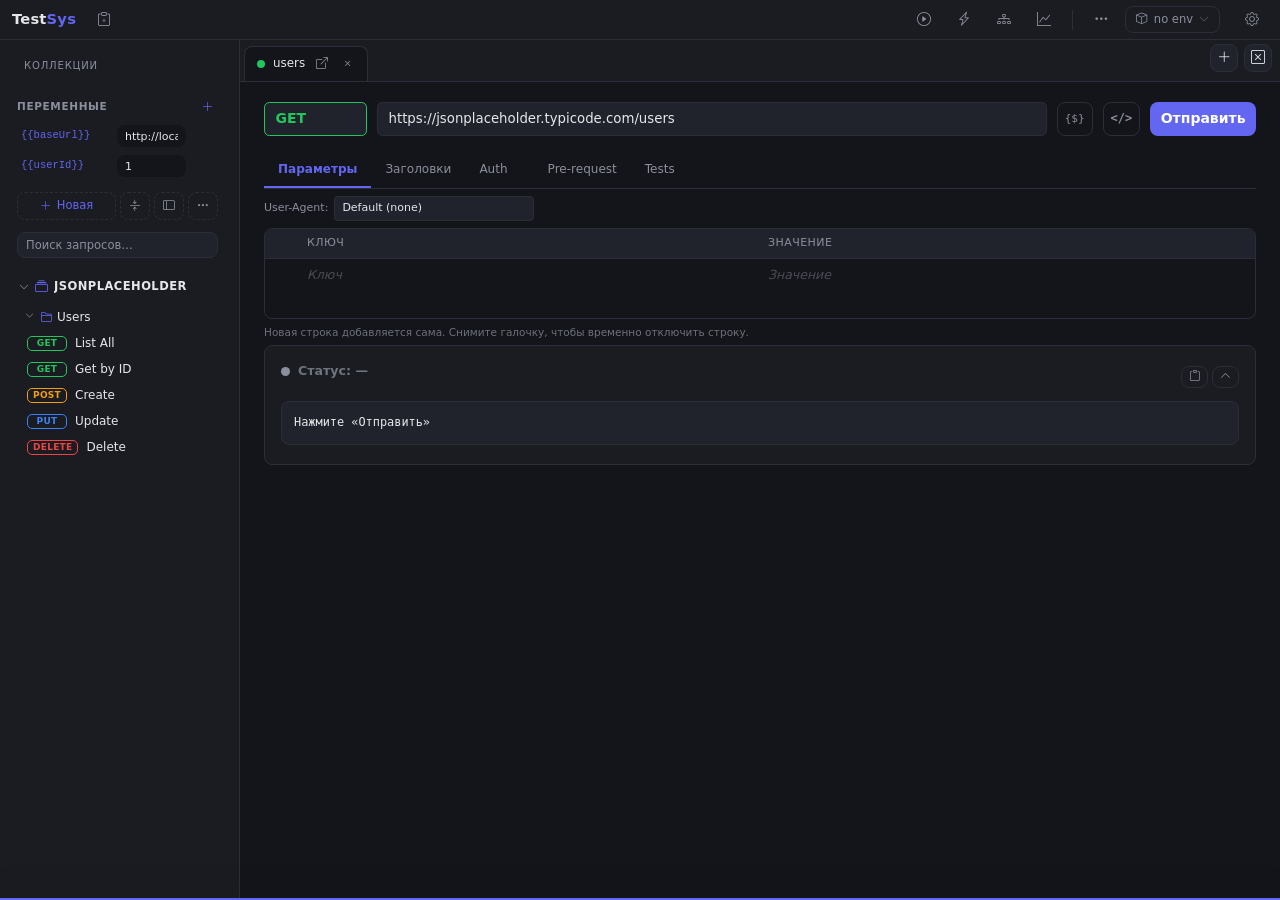
==== commit 54a7d419: "Backend upd v 1.8 Frontent upd v2.1.4 Ready To realese . New fix and update Auth Tab (Bearer, Basic," ====
--- a/Backend/Ui/index.html
+++ b/Backend/Ui/index.html
@@ -42,29 +42,33 @@
     <button id="return-to-main-btn" class="nav-bar-btn" data-i18n-title="navReturn" title="Вернуть вкладку в главное окно" style="display:none;">
       <i class="bi bi-box-arrow-in-left"></i>
     </button>
-    <button id="data-generator-btn" class="nav-bar-btn" data-i18n-title="navGenerator" title="Генератор тестовых данных" onclick="Generator.showModal()">
-      <i class="bi bi-shuffle"></i>
-    </button>
-    <button id="randomizer-btn" class="nav-bar-btn" data-i18n-title="navRandomizer" title="Рандомайзер" onclick="UnifiedRandomizer.toggle()">
-      <i class="bi bi-dice-5"></i>
-    </button>
-    <button id="users-btn" class="nav-bar-btn" data-i18n-title="navUsers" title="Управление пользователями" onclick="App.openUsersTab()">
-      <i class="bi bi-people"></i>
-    </button>
-    <button id="theme-settings-btn" class="nav-bar-btn" data-i18n-title="navTheme" title="Настроить тему">
-      <i class="bi bi-palette"></i>
-    </button>
-    <button id="sync-btn" class="nav-bar-btn" data-i18n-title="navSync" title="Совместная работа">
-      <i class="bi bi-hdd"></i>
-    </button>
-    <button id="terminal-btn" class="nav-bar-btn" data-i18n-title="terminal" title="Терминал (Ctrl+`)"><i class="bi bi-terminal"></i></button>
+
+    <!-- ── Основные кнопки (всегда видны) ── -->
     <button id="collection-runner-btn" class="nav-bar-btn" title="Collection Runner" onclick="App.showCollectionRunner()"><i class="bi bi-play-circle"></i></button>
-    <button id="cookie-manager-btn" class="nav-bar-btn" title="Cookie Manager" onclick="App.showCookieManager()"><i class="bi bi-cookie"></i></button>
     <button id="load-test-btn" class="nav-bar-btn" title="Нагрузочное тестирование" data-i18n-title="loadTest"><i class="bi bi-lightning-charge"></i></button>
     <button id="par-test-btn" class="nav-bar-btn" title="Параллельные тесты" data-i18n-title="parallelTests"><i class="bi bi-diagram-3"></i></button>
-    <button id="metrics-btn" class="nav-bar-btn" data-i18n-title="navMetrics" title="Метрики запросов">
-      <i class="bi bi-graph-up"></i>
-    </button>
+    <button id="metrics-btn" class="nav-bar-btn" data-i18n-title="navMetrics" title="Метрики запросов"><i class="bi bi-graph-up"></i></button>
+
+    <!-- ── Разделитель ── -->
+    <div class="navbar-sep"></div>
+
+    <!-- ── Меню "ещё" для редких инструментов ── -->
+    <div class="nav-more-wrap" id="nav-more-wrap">
+      <button id="nav-more-btn" class="nav-bar-btn" title="Ещё инструменты">
+        <i class="bi bi-three-dots"></i>
+      </button>
+      <!-- Скрытые кнопки — в DOM чтобы их id работали, но невидимы -->
+      <div id="nav-more-hidden" style="display:none;">
+        <button id="data-generator-btn" data-i18n-title="navGenerator" title="Генератор тестовых данных" onclick="Generator.showModal()"><i class="bi bi-shuffle"></i> Генератор данных</button>
+        <button id="randomizer-btn" data-i18n-title="navRandomizer" title="Рандомайзер" onclick="UnifiedRandomizer.toggle()"><i class="bi bi-dice-5"></i> Рандомайзер</button>
+        <button id="users-btn" data-i18n-title="navUsers" title="Управление пользователями" onclick="App.openUsersTab()"><i class="bi bi-people"></i> Пользователи</button>
+        <button id="cookie-manager-btn" title="Cookie Manager" onclick="App.showCookieManager()"><i class="bi bi-cookie"></i> Cookie Manager</button>
+        <button id="sync-btn" data-i18n-title="navSync" title="Совместная работа"><i class="bi bi-hdd"></i> Совместная работа</button>
+        <button id="terminal-btn" data-i18n-title="terminal" title="Терминал (Ctrl+`)"><i class="bi bi-terminal"></i> Терминал</button>
+        <button id="theme-settings-btn" data-i18n-title="navTheme" title="Настроить тему"><i class="bi bi-palette"></i> Тема</button>
+      </div>
+    </div>
+
     <button id="settings-btn" class="nav-bar-btn" data-i18n-title="navSettings" title="Настройки проекта">
       <i class="bi bi-gear"></i>
     </button>
@@ -228,6 +232,8 @@
 <script src="js/features/dataGenerator.js"></script>
 <script src="js/features/codeGen.js"></script>
 <script src="js/features/collectionRunner.js"></script>
+<script src="js/features/authTab.js"></script>
+<script src="js/features/navbarMore.js"></script>
 <script src="js/features/cookieManager.js"></script>
 <script src="js/components/tabBar.js"></script>
 <script src="js/components/tabContent.js"></script>
--- a/Backend/Ui/style.css
+++ b/Backend/Ui/style.css
@@ -113,14 +113,14 @@
 /* ==================== SIDEBAR ==================== */
 #sidebar {
   width: 240px;
-  min-width: 200px;              /* было 120 — тулбар на 120 не помещался */
+  min-width: 200px;
   max-width: 500px;
   background: var(--bg-panel);
   border-right: 1px solid var(--border-color);
   overflow-y: auto;
   overflow-x: hidden;
-  transition: border-color 0.18s ease;
-  white-space: normal;           /* было nowrap — рвало переносы */
+  transition: width 0.22s ease, border-color 0.22s ease, opacity 0.18s ease;
+  white-space: normal;
   position: relative;
   flex-shrink: 0;
 }
@@ -132,6 +132,7 @@
   min-width: 0 !important;
   border-right-color: transparent;
   overflow: hidden;
+  opacity: 0;
 }
 
 /* В плавающем режиме width:0 не помогает: inline-высота, рамка и тень
@@ -2330,6 +2331,7 @@
   min-height: 30px;
   border-left: 2px solid transparent;
   transition: background .1s;
+  overflow: hidden;
 }
 .sb-coll-head:hover { background: var(--accent-soft); border-left-color: var(--accent); }
 
@@ -2372,6 +2374,7 @@
   padding: 4px 10px 4px 18px;
   min-height: 26px;
   transition: background .1s;
+  overflow: hidden;
 }
 .sb-folder-head:hover { background: var(--accent-soft); }
 
@@ -2389,9 +2392,24 @@
 
 /* Drag & drop */
 .sb-dragging { opacity: 0.4; }
-.sb-item[draggable="true"] { cursor: grab; }
-.sb-item[draggable="true"]:active { cursor: grabbing; }
 .sb-drop-over { outline: 2px dashed var(--accent); outline-offset: -2px; border-radius: var(--radius); background: var(--accent-soft); }
+
+/* Ручка для drag — видна только при hover на sb-item */
+.sb-drag-handle {
+  flex-shrink: 0;
+  width: 14px;
+  font-size: 13px;
+  line-height: 1;
+  color: var(--text-dim);
+  opacity: 0;
+  cursor: grab;
+  user-select: none;
+  transition: opacity .1s;
+  margin-left: -4px;
+}
+.sb-item:hover .sb-drag-handle { opacity: 0.5; }
+.sb-drag-handle:hover { opacity: 1 !important; color: var(--accent); }
+.sb-drag-handle:active { cursor: grabbing; }
 .sb-folder-name {
   font-size: 12px;
   color: var(--text-main);
@@ -2404,10 +2422,11 @@
 .sb-item {
   display: flex;
   align-items: center;
-  gap: 6px;
-  padding: 3px 10px 3px 34px;
+  gap: 4px;
+  padding: 3px 10px 3px 20px;
   min-height: 26px;
   transition: background .1s;
+  overflow: hidden;
 }
 .sb-item:hover { background: var(--accent-soft); }
 
@@ -3167,3 +3186,142 @@
   -webkit-box-orient: vertical;
   overflow: hidden;
 }
+
+/* ── Auth Tab ─────────────────────────────────────────────────────────────── */
+.auth-tab-wrap {
+  padding: 12px 4px;
+  max-width: 480px;
+  display: flex;
+  flex-direction: column;
+  gap: 14px;
+}
+.auth-type-row {
+  display: flex;
+  align-items: center;
+  gap: 12px;
+}
+.auth-type-label {
+  font-size: 12px;
+  color: var(--text-dim);
+  white-space: nowrap;
+  flex-shrink: 0;
+  min-width: 110px;
+}
+.auth-type-select {
+  max-width: 220px;
+  font-size: 12px;
+}
+.auth-field-group {
+  display: flex;
+  flex-direction: column;
+  gap: 4px;
+}
+.auth-field-label {
+  font-size: 11px;
+  color: var(--text-dim);
+  font-weight: 500;
+}
+.auth-field-row {
+  display: flex;
+  gap: 6px;
+  align-items: center;
+}
+.auth-field-input {
+  font-size: 12px;
+  font-family: var(--font-mono, monospace);
+}
+.auth-eye-btn {
+  padding: 3px 8px;
+  font-size: 12px;
+  flex-shrink: 0;
+}
+.auth-hint {
+  font-size: 11px;
+  color: var(--text-dim);
+  padding: 6px 10px;
+  background: var(--bg-input);
+  border-radius: var(--radius-sm, 4px);
+  border-left: 2px solid var(--accent);
+}
+.auth-hint code {
+  background: transparent;
+  color: var(--accent);
+  font-size: 11px;
+  padding: 0;
+}
+
+/* ── Navbar separator ────────────────────────────────────────────────────── */
+.navbar-sep {
+  width: 1px;
+  height: 20px;
+  background: var(--border-color);
+  margin: 0 4px;
+  flex-shrink: 0;
+}
+
+/* ── Nav "more" dropdown ─────────────────────────────────────────────────── */
+.nav-more-wrap { position: relative; }
+
+.nav-more-menu {
+  position: fixed;
+  z-index: 9999;
+  background: var(--bg-panel);
+  border: 1px solid var(--border-color);
+  border-radius: var(--radius);
+  box-shadow: 0 8px 24px rgba(0,0,0,.4);
+  padding: 4px;
+  display: flex;
+  flex-direction: column;
+  gap: 2px;
+}
+
+.nav-more-item {
+  display: flex;
+  align-items: center;
+  gap: 10px;
+  padding: 7px 12px;
+  border: none;
+  background: transparent;
+  color: var(--text-main);
+  border-radius: var(--radius-sm);
+  cursor: pointer;
+  font-size: 13px;
+  text-align: left;
+  width: 100%;
+  white-space: nowrap;
+  transition: background .1s;
+}
+.nav-more-item i { font-size: 15px; color: var(--text-dim); flex-shrink: 0; }
+.nav-more-item:hover { background: var(--accent-soft); color: var(--accent); }
+.nav-more-item:hover i { color: var(--accent); }
+
+/* ── User-Agent collapsible row ─────────────────────────────────────────── */
+.ua-row { margin-bottom: 6px; }
+
+.ua-toggle-btn {
+  display: inline-flex;
+  align-items: center;
+  gap: 5px;
+  background: transparent;
+  border: none;
+  color: var(--text-dim);
+  font-size: 11px;
+  cursor: pointer;
+  padding: 2px 4px;
+  border-radius: var(--radius-sm);
+  transition: color .12s;
+}
+.ua-toggle-btn:hover { color: var(--text-main); }
+.ua-toggle-btn i:first-child { font-size: 13px; }
+
+.ua-fields {
+  margin-top: 4px;
+}
+
+/* ── Sidebar toggle button: иконка меняется при свёрнутом сайдбаре ────────── */
+#sidebar-toggle-btn .bi::before {
+  content: "\f28e"; /* bi-layout-sidebar — сайдбар открыт */
+}
+#app-root.sidebar-collapsed #sidebar-toggle-btn .bi::before {
+  content: "\f290"; /* bi-layout-sidebar-reverse — сайдбар закрыт */
+}
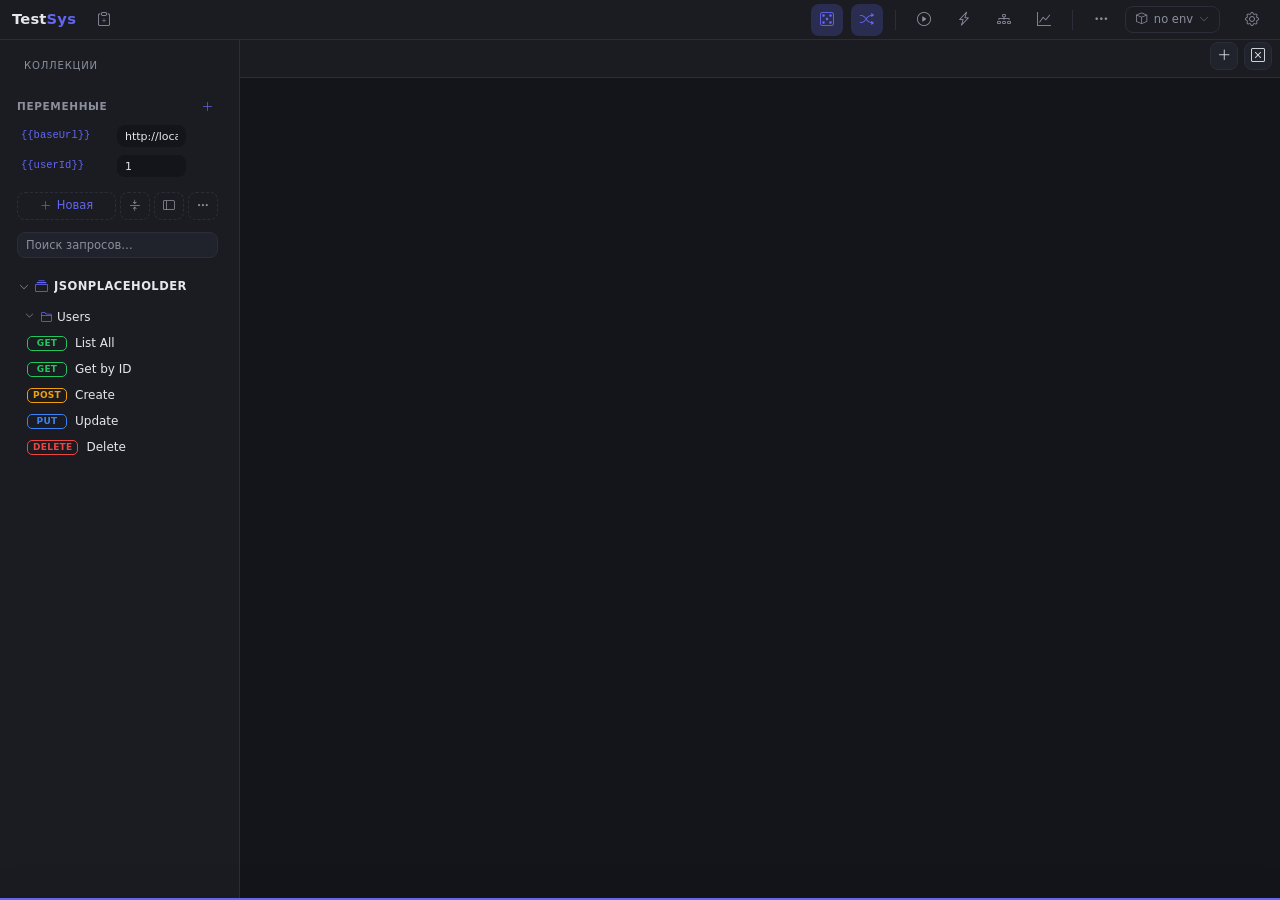
==== commit 82fb3c56: "Backend upd v 1.9 Frontent upd v2.1.5 Ready To realese .Update add copy system and new fix add syste" ====
--- a/Backend/Ui/index.html
+++ b/Backend/Ui/index.html
@@ -43,6 +43,14 @@
       <i class="bi bi-box-arrow-in-left"></i>
     </button>
 
+    <!-- ── Рандомайзеры — используются постоянно, поэтому всегда на виду ── -->
+    <button id="randomizer-btn" class="nav-bar-btn nav-btn-accent" data-i18n-title="navRandomizer"
+            title="Рандомайзер (Ctrl+R)" onclick="UnifiedRandomizer.toggle()"><i class="bi bi-dice-5"></i></button>
+    <button id="data-generator-btn" class="nav-bar-btn nav-btn-accent" data-i18n-title="navGenerator"
+            title="Генератор тестовых данных (Ctrl+G)" onclick="Generator.showModal()"><i class="bi bi-shuffle"></i></button>
+
+    <div class="navbar-sep"></div>
+
     <!-- ── Основные кнопки (всегда видны) ── -->
     <button id="collection-runner-btn" class="nav-bar-btn" title="Collection Runner" onclick="App.showCollectionRunner()"><i class="bi bi-play-circle"></i></button>
     <button id="load-test-btn" class="nav-bar-btn" title="Нагрузочное тестирование" data-i18n-title="loadTest"><i class="bi bi-lightning-charge"></i></button>
@@ -59,8 +67,6 @@
       </button>
       <!-- Скрытые кнопки — в DOM чтобы их id работали, но невидимы -->
       <div id="nav-more-hidden" style="display:none;">
-        <button id="data-generator-btn" data-i18n-title="navGenerator" title="Генератор тестовых данных" onclick="Generator.showModal()"><i class="bi bi-shuffle"></i> Генератор данных</button>
-        <button id="randomizer-btn" data-i18n-title="navRandomizer" title="Рандомайзер" onclick="UnifiedRandomizer.toggle()"><i class="bi bi-dice-5"></i> Рандомайзер</button>
         <button id="users-btn" data-i18n-title="navUsers" title="Управление пользователями" onclick="App.openUsersTab()"><i class="bi bi-people"></i> Пользователи</button>
         <button id="cookie-manager-btn" title="Cookie Manager" onclick="App.showCookieManager()"><i class="bi bi-cookie"></i> Cookie Manager</button>
         <button id="sync-btn" data-i18n-title="navSync" title="Совместная работа"><i class="bi bi-hdd"></i> Совместная работа</button>
--- a/Backend/Ui/style.css
+++ b/Backend/Ui/style.css
@@ -104,6 +104,17 @@
   border-color: var(--accent);
 }
 .nav-bar-btn:active { filter: brightness(.9); }
+
+/* Рандомайзер и генератор данных — самые частые инструменты, поэтому
+   вынесены из «⋯» в навбар и подсвечены, чтобы их было видно сразу. */
+.nav-bar-btn.nav-btn-accent {
+  color: var(--accent);
+  background: var(--accent-soft);
+}
+.nav-bar-btn.nav-btn-accent:hover {
+  background: var(--accent-hover, var(--accent-soft));
+  border-color: var(--accent);
+}
 .nav-bar-btn.active {
   background: var(--accent-soft);
   color: var(--accent);
@@ -3250,6 +3261,51 @@
   padding: 0;
 }
 
+/* ── Наследование авторизации от папки / коллекции ───────────────────────── */
+.auth-inherit-box {
+  padding: 10px 12px;
+  background: var(--bg-input);
+  border: 1px solid var(--border-color);
+  border-left: 2px solid var(--accent);
+  border-radius: var(--radius-sm, 4px);
+  display: flex;
+  flex-direction: column;
+  gap: 5px;
+}
+.auth-inherit-head {
+  display: flex;
+  align-items: center;
+  gap: 7px;
+  font-size: 12.5px;
+  color: var(--text-main);
+}
+.auth-inherit-head i { color: var(--accent); font-size: 13px; }
+.auth-inherit-head b { color: var(--accent); font-weight: 600; }
+.auth-inherit-desc {
+  font-size: 11px;
+  color: var(--text-dim);
+  line-height: 1.45;
+}
+.auth-inherit-actions {
+  display: flex;
+  gap: 8px;
+  margin-top: 10px;
+  flex-wrap: wrap;
+}
+.auth-inherit-actions .btn { font-size: 11.5px; padding: 3px 10px; }
+
+/* Пояснение области действия в диалоге авторизации коллекции/папки */
+.auth-scope-note {
+  margin-top: 14px;
+  font-size: 11px;
+  color: var(--text-dim);
+  line-height: 1.5;
+  padding: 8px 10px;
+  background: var(--bg-input);
+  border-radius: var(--radius-sm, 4px);
+}
+.auth-scope-note b { color: var(--text-main); font-weight: 600; }
+
 /* ── Navbar separator ────────────────────────────────────────────────────── */
 .navbar-sep {
   width: 1px;
@@ -3325,3 +3381,183 @@
 #app-root.sidebar-collapsed #sidebar-toggle-btn .bi::before {
   content: "\f290"; /* bi-layout-sidebar-reverse — сайдбар закрыт */
 }
+
+/* ── Кликабельный JSON в ответе: клик по значению копирует его ── */
+/* Выделение мышкой должно работать во всей панели ответа —
+   иначе нельзя скопировать сразу 2-3 поля привычным способом. */
+#response-body,
+#response-body *,
+.response-pre,
+.response-panel {
+  user-select: text;
+  -webkit-user-select: text;
+  -ms-user-select: text;
+}
+
+.json-clickable .jv {
+  cursor: pointer;
+  border-radius: 3px;
+  transition: background .12s ease;
+}
+/* Пока пользователь тянет выделение — не подсвечиваем поля под курсором,
+   чтобы hover не мешал видеть, что именно выделено. */
+.json-clickable:active .jv:hover { background: transparent; box-shadow: none; }
+.json-clickable .jv:hover {
+  background: var(--accent-soft);
+  box-shadow: 0 0 0 1px var(--accent);
+}
+.json-clickable .jv-str  { color: #22a06b; }
+.json-clickable .jv-num  { color: #2f81f7; }
+.json-clickable .jv-bool { color: #d97706; }
+.json-clickable .jv-null { color: var(--text-dim); }
+.json-clickable .jk      { color: var(--accent); }
+
+.jv-copied {
+  background: var(--accent) !important;
+  color: var(--accent-text) !important;
+}
+
+.copy-flash {
+  position: fixed;
+  z-index: 9999;
+  background: var(--accent);
+  color: var(--accent-text);
+  font-size: 12px;
+  padding: 3px 9px;
+  border-radius: 6px;
+  pointer-events: none;
+  white-space: nowrap;
+  animation: copyFlash .9s ease forwards;
+}
+@keyframes copyFlash {
+  0%   { opacity: 0; transform: translateY(5px); }
+  15%  { opacity: 1; transform: translateY(0); }
+  70%  { opacity: 1; }
+  100% { opacity: 0; transform: translateY(-8px); }
+}
+
+/* Вкладка с правками, не сохранёнными в коллекцию (Ctrl+S) */
+.tab-title.tab-dirty { color: var(--accent); font-style: italic; }
+
+/* ── Сворачивание узлов JSON ──────────────────────────────────────────────── */
+.json-clickable .jtoggle {
+  display: inline-block;
+  width: 13px;
+  color: var(--text-dim);
+  cursor: pointer;
+  user-select: none;
+  font-size: 9px;
+  text-align: center;
+  opacity: .65;
+  vertical-align: 1px;
+}
+.json-clickable .jtoggle:hover { color: var(--accent); }
+.json-clickable .jsummary {
+  color: var(--text-dim);
+  font-style: italic;
+  cursor: pointer;
+  opacity: .8;
+}
+
+/* ── Поиск по ответу ──────────────────────────────────────────────────────── */
+.resp-search {
+  display: flex;
+  align-items: center;
+  gap: 6px;
+  padding: 5px 10px;
+  background: var(--bg-panel);
+  border-bottom: 1px solid var(--border-color);
+}
+.resp-search > i { color: var(--text-dim); font-size: 12px; }
+.resp-search-input {
+  flex: 1;
+  background: var(--bg-input);
+  border: 1px solid var(--border-color);
+  border-radius: var(--radius-sm, 4px);
+  color: var(--text-main);
+  font-size: 12px;
+  padding: 3px 8px;
+  outline: none;
+}
+.resp-search-input:focus { border-color: var(--accent); }
+.resp-search-empty .resp-search-input { border-color: var(--status-5xx, #dc3545); }
+.resp-search-count {
+  font-size: 11px;
+  color: var(--text-dim);
+  min-width: 42px;
+  text-align: center;
+  font-variant-numeric: tabular-nums;
+}
+.resp-search-btn {
+  background: transparent;
+  border: 1px solid var(--border-color);
+  color: var(--text-dim);
+  border-radius: var(--radius-sm, 4px);
+  width: 22px;
+  height: 22px;
+  line-height: 1;
+  cursor: pointer;
+  padding: 0;
+}
+.resp-search-btn:hover { color: var(--accent); border-color: var(--accent); }
+
+mark.jhit {
+  background: rgba(250, 204, 21, .35);
+  color: inherit;
+  border-radius: 2px;
+  padding: 0;
+}
+mark.jhit.jhit-active {
+  background: #facc15;
+  color: #111;
+}
+
+/* Контекстное меню значения в ответе */
+.json-ctx-menu { max-width: 320px; }
+.json-ctx-menu .sb-pos-item span {
+  overflow: hidden;
+  text-overflow: ellipsis;
+  white-space: nowrap;
+}
+
+/* ── Авто-обновление токена при 401 (диалог авторизации коллекции) ───────── */
+.auth-refresh-box {
+  margin-top: 14px;
+  padding: 10px 12px;
+  background: var(--bg-input);
+  border: 1px solid var(--border-color);
+  border-radius: var(--radius-sm, 4px);
+}
+.auth-refresh-head {
+  display: flex;
+  align-items: center;
+  gap: 8px;
+  font-size: 12.5px;
+  color: var(--text-main);
+  cursor: pointer;
+  user-select: none;
+  margin: 0;
+}
+.auth-refresh-desc {
+  font-size: 11px;
+  color: var(--text-dim);
+  line-height: 1.45;
+  margin: 5px 0 0 24px;
+}
+.auth-refresh-fields {
+  display: flex;
+  flex-direction: column;
+  gap: 10px;
+  margin-top: 12px;
+  padding-top: 12px;
+  border-top: 1px solid var(--border-color);
+}
+.auth-refresh-row {
+  display: flex;
+  gap: 10px;
+}
+.auth-refresh-row .auth-field-group { flex: 1; min-width: 0; }
+.auth-refresh-fields textarea {
+  font-family: var(--font-mono, monospace);
+  resize: vertical;
+}
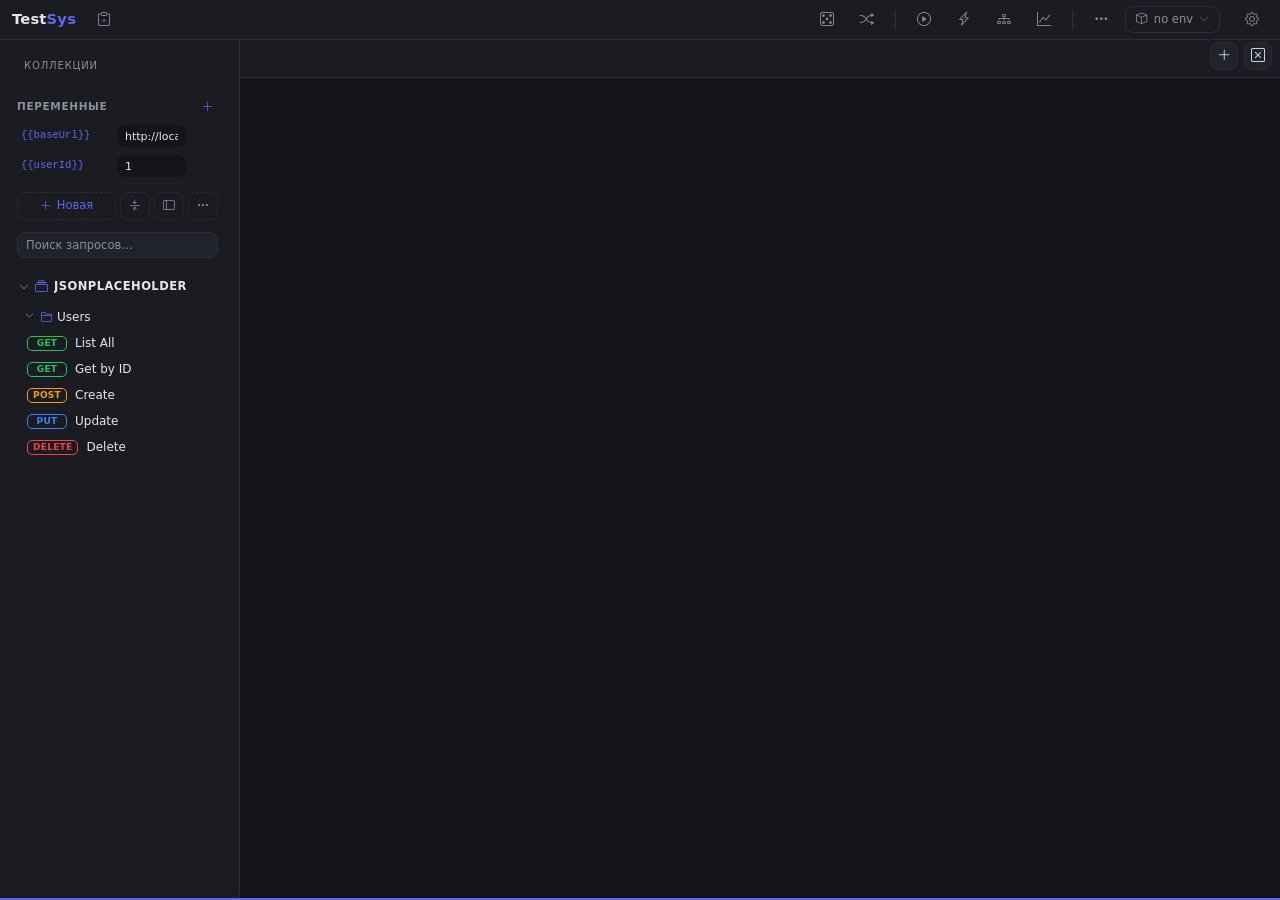
==== commit 7fa6257f: "Backend upd v 1.1.2 Frontent upd v2.1.8 Ready To realese . # TestSys — что было доработано Все правк" ====
--- a/Backend/Ui/index.html
+++ b/Backend/Ui/index.html
@@ -44,9 +44,9 @@
     </button>
 
     <!-- ── Рандомайзеры — используются постоянно, поэтому всегда на виду ── -->
-    <button id="randomizer-btn" class="nav-bar-btn nav-btn-accent" data-i18n-title="navRandomizer"
+    <button id="randomizer-btn" class="nav-bar-btn" data-i18n-title="navRandomizer"
             title="Рандомайзер (Ctrl+R)" onclick="UnifiedRandomizer.toggle()"><i class="bi bi-dice-5"></i></button>
-    <button id="data-generator-btn" class="nav-bar-btn nav-btn-accent" data-i18n-title="navGenerator"
+    <button id="data-generator-btn" class="nav-bar-btn" data-i18n-title="navGenerator"
             title="Генератор тестовых данных (Ctrl+G)" onclick="Generator.showModal()"><i class="bi bi-shuffle"></i></button>
 
     <div class="navbar-sep"></div>
@@ -87,7 +87,7 @@
     <div class="sidebar-header px-3 pt-3 pb-2">
       <div class="sidebar-section-title mb-0" data-i18n="collections">Коллекции</div>
     </div>
-    <div class="px-2">
+    <div class="px-2" id="sidebar-scroll">
       <div id="collections-tree"></div>
     </div>
     <div id="sidebar-resize-handle"></div>
@@ -227,6 +227,7 @@
 <script src="js/features/responseHistoryUI.js"></script>
 <script src="js/features/websocket.js"></script>
 <script src="js/features/metrics.js"></script>
+<script src="js/features/urlAutocomplete.js"></script>
 <script src="js/features/settings.js"></script>
 <script src="js/features/sync.js"></script>
 <script src="js/features/syncUI.js"></script>
--- a/Backend/Ui/style.css
+++ b/Backend/Ui/style.css
@@ -128,14 +128,25 @@
   max-width: 500px;
   background: var(--bg-panel);
   border-right: 1px solid var(--border-color);
-  overflow-y: auto;
-  overflow-x: hidden;
+  /* Скроллится не весь сайдбар, а внутренний #sidebar-scroll. Иначе ручка
+     ресайза (position:absolute внутри #sidebar) уезжала вверх вместе с
+     прокруткой — тянуть за неё можно было только в самом верху списка. */
+  overflow: hidden;
+  display: flex;
+  flex-direction: column;
   transition: width 0.22s ease, border-color 0.22s ease, opacity 0.18s ease;
   white-space: normal;
   position: relative;
   flex-shrink: 0;
 }
 #sidebar > * { min-width: 0; }
+.sidebar-header { flex: 0 0 auto; }
+#sidebar-scroll {
+  flex: 1 1 auto;
+  min-height: 0;
+  overflow-y: auto;
+  overflow-x: hidden;
+}
 #collections-tree { padding-right: 4px; }
 
 #app-root.sidebar-collapsed #sidebar {
@@ -3561,3 +3572,109 @@
   font-family: var(--font-mono, monospace);
   resize: vertical;
 }
+
+/* Подсказка при 401/403: заголовок авторизации не ушёл */
+.auth-warn-box {
+  margin: 10px 12px 0;
+  padding: 9px 12px;
+  background: rgba(250, 204, 21, .10);
+  border: 1px solid rgba(250, 204, 21, .35);
+  border-left: 3px solid #facc15;
+  border-radius: var(--radius-sm, 4px);
+}
+.auth-warn-title {
+  font-size: 12.5px;
+  color: #facc15;
+  font-weight: 600;
+  display: flex;
+  align-items: center;
+  gap: 7px;
+}
+.auth-warn-hint {
+  font-size: 11.5px;
+  color: var(--text-dim);
+  line-height: 1.5;
+  margin-top: 5px;
+}
+
+/* ── Бинарный ответ: превью картинки / карточка файла + скачать ── */
+.binary-response {
+  display: flex;
+  flex-direction: column;
+  align-items: center;
+  gap: 12px;
+  padding: 24px 16px;
+  text-align: center;
+}
+.binary-preview {
+  max-width: 100%;
+  max-height: 340px;
+  border-radius: var(--radius, 8px);
+  border: 1px solid var(--border-color);
+  background: repeating-conic-gradient(#0002 0% 25%, transparent 0% 50%) 50% / 20px 20px;
+}
+.binary-icon { font-size: 56px; color: var(--text-dim); }
+.binary-info {
+  font-size: 12px;
+  color: var(--text-dim);
+  font-family: var(--font-mono, monospace);
+}
+
+/* ── OAuth 2.0: кнопка получения токена и статус ── */
+.oauth2-token-row {
+  display: flex;
+  align-items: center;
+  gap: 10px;
+  margin-top: 10px;
+}
+.oauth2-token-status {
+  font-size: 11px;
+  color: var(--text-dim);
+}
+.oauth2-token-status.ok  { color: var(--status-2xx, #22a06b); }
+.oauth2-token-status.err { color: var(--status-5xx, #dc3545); }
+
+/* ── Массовый ввод key-value ── */
+.kv-toolbar {
+  display: flex;
+  align-items: center;
+  gap: 10px;
+  margin-bottom: 8px;
+}
+.kv-bulk-hint {
+  font-size: 11px;
+  color: var(--text-dim);
+}
+.kv-bulk-area {
+  font-family: 'Consolas', 'JetBrains Mono', monospace;
+  font-size: 0.85rem;
+  width: 100%;
+}
+
+/* ── Автодополнение URL ── */
+.url-ac-box {
+  background: var(--bg-panel);
+  border: 1px solid var(--border-color);
+  border-radius: var(--radius-sm, 4px);
+  box-shadow: 0 6px 24px rgba(0,0,0,.35);
+  max-height: 260px;
+  overflow-y: auto;
+}
+.url-ac-item {
+  padding: 6px 10px;
+  font-size: 12px;
+  font-family: 'Consolas', 'JetBrains Mono', monospace;
+  color: var(--text-main);
+  cursor: pointer;
+  white-space: nowrap;
+  overflow: hidden;
+  text-overflow: ellipsis;
+}
+.url-ac-item:hover, .url-ac-item.active {
+  background: var(--accent-soft);
+}
+.url-ac-item mark {
+  background: transparent;
+  color: var(--accent);
+  font-weight: 600;
+}
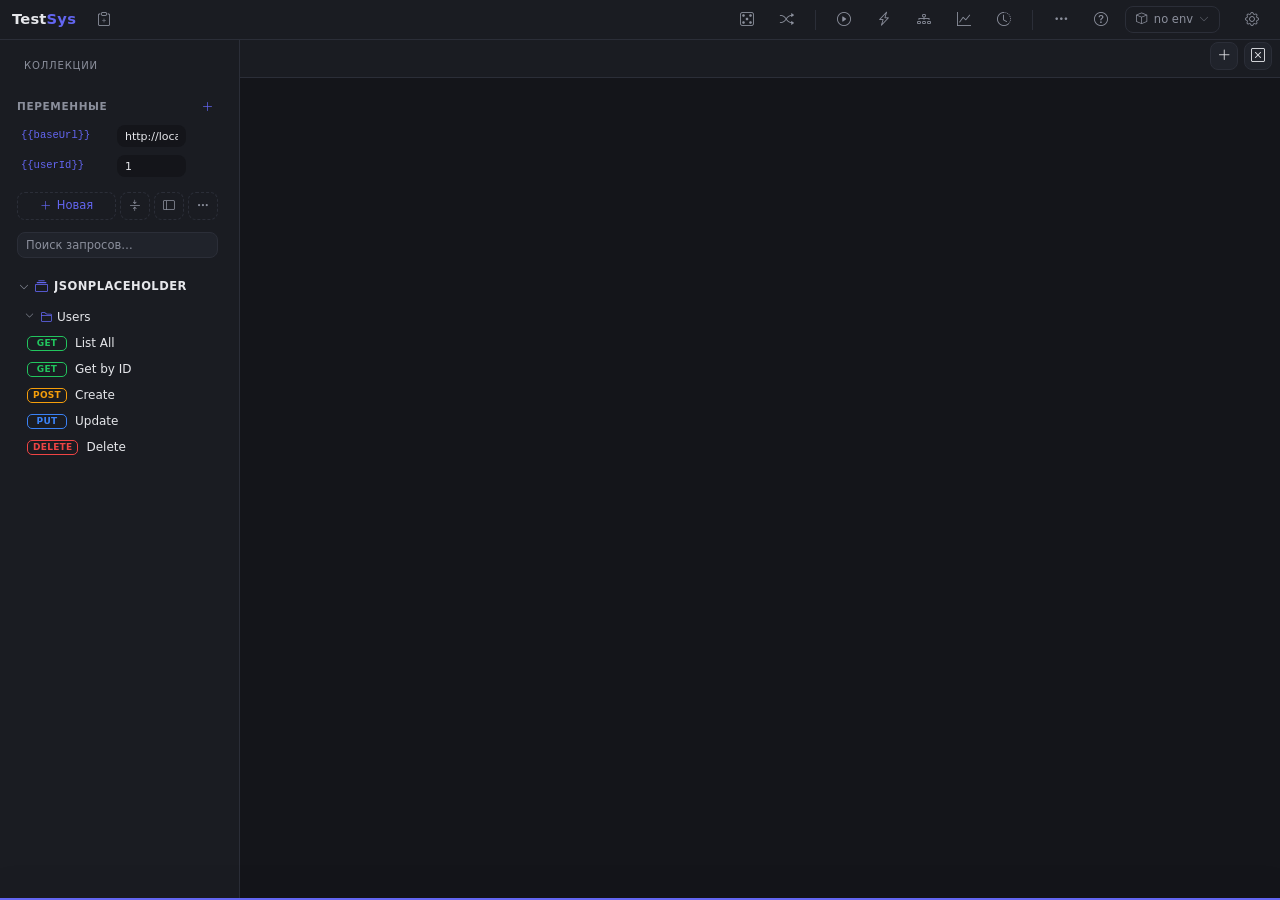
==== commit 0c3c1458: "Backend upd v 1.1.2 Frontent upd v2.1.8 Ready To realese ." ====
--- a/Backend/Ui/index.html
+++ b/Backend/Ui/index.html
@@ -56,6 +56,7 @@
     <button id="load-test-btn" class="nav-bar-btn" title="Нагрузочное тестирование" data-i18n-title="loadTest"><i class="bi bi-lightning-charge"></i></button>
     <button id="par-test-btn" class="nav-bar-btn" title="Параллельные тесты" data-i18n-title="parallelTests"><i class="bi bi-diagram-3"></i></button>
     <button id="metrics-btn" class="nav-bar-btn" data-i18n-title="navMetrics" title="Метрики запросов"><i class="bi bi-graph-up"></i></button>
+    <button id="global-history-btn" class="nav-bar-btn" title="Глобальная история запросов" onclick="App.showGlobalHistory && App.showGlobalHistory()"><i class="bi bi-clock-history"></i></button>
 
     <!-- ── Разделитель ── -->
     <div class="navbar-sep"></div>
@@ -69,12 +70,17 @@
       <div id="nav-more-hidden" style="display:none;">
         <button id="users-btn" data-i18n-title="navUsers" title="Управление пользователями" onclick="App.openUsersTab()"><i class="bi bi-people"></i> Пользователи</button>
         <button id="cookie-manager-btn" title="Cookie Manager" onclick="App.showCookieManager()"><i class="bi bi-cookie"></i> Cookie Manager</button>
+        <button id="mock-server-btn" title="Mock Server" onclick="App.showMockServer && App.showMockServer()"><i class="bi bi-hdd-rack"></i> Mock Server</button>
+        <button id="tutorial-btn" title="Интерактивное обучение" onclick="App.startTutorial && App.startTutorial()"><i class="bi bi-mortarboard"></i> Интерактивное обучение</button>
         <button id="sync-btn" data-i18n-title="navSync" title="Совместная работа"><i class="bi bi-hdd"></i> Совместная работа</button>
         <button id="terminal-btn" data-i18n-title="terminal" title="Терминал (Ctrl+`)"><i class="bi bi-terminal"></i> Терминал</button>
         <button id="theme-settings-btn" data-i18n-title="navTheme" title="Настроить тему"><i class="bi bi-palette"></i> Тема</button>
       </div>
     </div>
 
+    <button id="help-btn" class="nav-bar-btn" title="Справка (F1)" onclick="App.showHelp && App.showHelp()">
+      <i class="bi bi-question-circle"></i>
+    </button>
     <button id="settings-btn" class="nav-bar-btn" data-i18n-title="navSettings" title="Настройки проекта">
       <i class="bi bi-gear"></i>
     </button>
@@ -118,6 +124,9 @@
 <ul id="tab-context-menu" class="dropdown-menu">
   <li><button class="dropdown-item" data-action="rename" data-i18n="renameTab">
     <i class="bi bi-pencil me-1"></i> Переименовать
+  </button></li>
+  <li><button class="dropdown-item" data-action="duplicate">
+    <i class="bi bi-copy me-1"></i> Дублировать
   </button></li>
   <li><button class="dropdown-item" data-action="copy-curl">
     <i class="bi bi-terminal me-1"></i> <span data-i18n="copyAsCurl">Скопировать как cURL</span>
@@ -225,6 +234,11 @@
 <script src="js/features/environments.js"></script>
 <script src="js/features/responseHistory.js"></script>
 <script src="js/features/responseHistoryUI.js"></script>
+<script src="js/features/postmanImport.js"></script>
+<script src="js/features/mockServerUI.js"></script>
+<script src="js/features/globalHistory.js"></script>
+<script src="js/features/helpModal.js"></script>
+<script src="js/features/tutorialLoader.js"></script>
 <script src="js/features/websocket.js"></script>
 <script src="js/features/metrics.js"></script>
 <script src="js/features/urlAutocomplete.js"></script>
--- a/Backend/Ui/style.css
+++ b/Backend/Ui/style.css
@@ -3678,3 +3678,415 @@
   color: var(--accent);
   font-weight: 600;
 }
+
+/* ── Timing breakdown в строке статуса ──────────────────────────────────── */
+.timing-breakdown {
+  font-size: 11px;
+  opacity: 0.85;
+}
+.tb-ttfb   { color: var(--accent); }
+.tb-dl     { color: var(--text-dim); }
+.tb-total  { font-weight: 600; }
+.tb-size   { color: var(--text-dim); }
+.tb-sep    { opacity: 0.45; }
+
+/* ── JWT decoder ─────────────────────────────────────────────────────────── */
+.jwt-decode-btn {
+  cursor: pointer;
+  font-size: 12px;
+  opacity: 0.6;
+  user-select: none;
+  transition: opacity 0.15s;
+}
+.jwt-decode-btn:hover { opacity: 1; }
+
+.jwt-exp {
+  padding: 6px 12px;
+  border-radius: var(--radius-sm, 4px);
+  margin-bottom: 10px;
+  font-size: 12px;
+  font-weight: 500;
+}
+.jwt-exp-ok  { background: rgba(34,197,94,0.15); color: #4ade80; }
+.jwt-exp-bad { background: rgba(239,68,68,0.15);  color: #f87171; }
+
+.jwt-section { margin-bottom: 10px; }
+.jwt-section-title {
+  font-size: 11px;
+  font-weight: 600;
+  text-transform: uppercase;
+  letter-spacing: 0.05em;
+  color: var(--text-dim);
+  margin-bottom: 4px;
+}
+.jwt-pre {
+  background: var(--bg-input);
+  border: 1px solid var(--border-color);
+  border-radius: var(--radius-sm, 4px);
+  padding: 8px 12px;
+  font-size: 12px;
+  font-family: 'Consolas', 'JetBrains Mono', monospace;
+  color: var(--text-main);
+  white-space: pre-wrap;
+  word-break: break-all;
+  margin: 0;
+  max-height: 180px;
+  overflow-y: auto;
+}
+.jwt-header  { color: #60a5fa; }
+.jwt-payload { color: #a3e635; }
+.jwt-sig     { color: var(--text-dim); }
+
+/* ── JSONPath фильтр ─────────────────────────────────────────────────────── */
+.jsonpath-bar {
+  margin-top: 8px;
+  padding: 6px 8px;
+  background: var(--bg-input);
+  border: 1px solid var(--border-color);
+  border-radius: var(--radius-sm, 4px);
+  position: relative;
+}
+.jsonpath-input {
+  font-family: 'Consolas', 'JetBrains Mono', monospace;
+  font-size: 12px;
+  background: transparent;
+  border-color: transparent;
+  color: var(--text-main);
+  padding: 2px 6px;
+  height: 26px;
+}
+.jsonpath-input:focus {
+  background: var(--bg-panel);
+  border-color: var(--accent);
+  box-shadow: none;
+}
+.jsonpath-result {
+  position: relative;
+  margin-top: 4px;
+}
+.jsonpath-pre {
+  background: transparent;
+  color: var(--text-main);
+  font-family: 'Consolas', 'JetBrains Mono', monospace;
+  font-size: 12px;
+  padding: 4px 6px;
+  margin: 0;
+  white-space: pre-wrap;
+  word-break: break-all;
+  max-height: 200px;
+  overflow-y: auto;
+}
+.jsonpath-copy {
+  position: absolute;
+  top: 2px;
+  right: 2px;
+  background: var(--accent);
+  color: #fff;
+  border: none;
+  border-radius: var(--radius-sm, 4px);
+  padding: 2px 8px;
+  font-size: 11px;
+  cursor: pointer;
+  opacity: 0.8;
+}
+.jsonpath-copy:hover { opacity: 1; }
+.jsonpath-err   { color: #f87171; font-size: 12px; }
+.jsonpath-empty { color: var(--text-dim); font-size: 12px; }
+
+/* ============================================================
+   MOCK SERVER UI
+   ============================================================ */
+
+.mock-routes-wrap {
+  border: 1px solid var(--border-color);
+  border-radius: var(--radius);
+  overflow: hidden;
+  font-size: .82rem;
+}
+.mock-routes-head {
+  background: var(--bg-app);
+  font-weight: 600;
+  font-size: .78rem;
+  color: var(--text-dim);
+}
+.mock-routes-row {
+  display: grid;
+  grid-template-columns: 28px 80px 1fr 64px 1fr 64px 36px;
+  gap: 6px;
+  align-items: center;
+  padding: 5px 8px;
+  border-bottom: 1px solid var(--border-color);
+}
+.mock-routes-row:last-child { border-bottom: none; }
+.mock-route-data-row { background: var(--bg-panel); }
+.mock-route-data-row:hover { background: var(--bg-input); }
+
+.mock-log {
+  background: var(--bg-app);
+  border: 1px solid var(--border-color);
+  border-radius: var(--radius);
+  padding: 6px 8px;
+  font-size: .78rem;
+  font-family: var(--font-mono, monospace);
+  overflow-y: auto;
+  min-height: 100px;
+  max-height: 220px;
+}
+.mock-log-line {
+  display: flex;
+  gap: 8px;
+  padding: 2px 0;
+  border-bottom: 1px solid var(--border-color);
+}
+.mock-log-time   { color: var(--text-dim); min-width: 55px; }
+.mock-log-method { color: var(--accent); min-width: 48px; font-weight: 600; }
+.mock-log-path   { flex: 1; white-space: nowrap; overflow: hidden; text-overflow: ellipsis; }
+.mock-log-note   { font-style: italic; }
+
+/* ============================================================
+   GLOBAL REQUEST HISTORY
+   ============================================================ */
+
+.gh-table {
+  font-size: .82rem;
+  width: 100%;
+  border-collapse: collapse;
+}
+.gh-table th {
+  position: sticky;
+  top: 0;
+  background: var(--bg-app);
+  color: var(--text-dim);
+  font-size: .76rem;
+  font-weight: 600;
+  padding: 4px 8px;
+  border-bottom: 1px solid var(--border-color);
+  cursor: pointer;
+  user-select: none;
+  white-space: nowrap;
+}
+.gh-table th:hover { color: var(--text-main); }
+.gh-table td {
+  padding: 5px 8px;
+  border-bottom: 1px solid var(--border-color);
+  vertical-align: middle;
+  white-space: nowrap;
+  overflow: hidden;
+  text-overflow: ellipsis;
+  max-width: 260px;
+}
+.gh-table tr { cursor: pointer; }
+.gh-table tr:hover td { background: var(--bg-input); }
+.gh-search-wrap {
+  position: relative;
+}
+.gh-search-wrap .bi-search {
+  position: absolute;
+  left: 10px;
+  top: 50%;
+  transform: translateY(-50%);
+  color: var(--text-dim);
+  pointer-events: none;
+}
+.gh-search {
+  padding-left: 30px !important;
+}
+.gh-empty {
+  text-align: center;
+  color: var(--text-dim);
+  padding: 24px;
+  font-size: .85rem;
+}
+.gh-scroll {
+  overflow-y: auto;
+  max-height: 480px;
+  border: 1px solid var(--border-color);
+  border-radius: var(--radius);
+}
+
+/* ============================================================
+   REQUEST OPTIONS TAB (SSL / redirects / timeout / description)
+   ============================================================ */
+
+.req-options {
+  display: flex;
+  flex-direction: column;
+  gap: 14px;
+  padding: 12px 4px;
+  max-width: 640px;
+}
+.req-opt-row {
+  display: flex;
+  align-items: flex-start;
+  gap: 10px;
+  cursor: default;
+}
+label.req-opt-row { cursor: pointer; }
+.req-opt-row .form-check-input {
+  margin-top: 2px;
+  flex-shrink: 0;
+}
+.req-opt-label {
+  font-size: .85rem;
+  color: var(--text-main);
+  display: flex;
+  flex-direction: column;
+  gap: 2px;
+  flex: 1;
+}
+.req-opt-hint {
+  font-size: .76rem;
+  color: var(--text-dim);
+  font-weight: 400;
+  line-height: 1.4;
+}
+.req-opt-hint code {
+  background: var(--bg-app);
+  padding: 0 4px;
+  border-radius: 3px;
+  font-size: .72rem;
+}
+.req-opt-num {
+  width: 90px;
+  flex-shrink: 0;
+}
+.req-opt-desc-wrap {
+  border-top: 1px solid var(--border-color);
+  padding-top: 12px;
+}
+.req-opt-desc {
+  font-size: .84rem;
+  resize: vertical;
+  min-height: 72px;
+}
+
+/* Описание запроса в hover-превью коллекции */
+.hp-desc {
+  margin-top: 6px;
+  padding-top: 6px;
+  border-top: 1px solid var(--border-color);
+  font-size: .78rem;
+  color: var(--text-dim);
+  line-height: 1.4;
+  max-width: 320px;
+  white-space: normal;
+}
+
+/* ============================================================
+   HELP / DOCUMENTATION MODAL
+   ============================================================ */
+
+.help-search-wrap { position: relative; }
+.help-search-wrap .bi-search {
+  position: absolute;
+  left: 10px;
+  top: 50%;
+  transform: translateY(-50%);
+  color: var(--text-dim);
+  pointer-events: none;
+}
+.help-search { padding-left: 30px !important; }
+
+.help-section { margin-bottom: 20px; }
+.help-h {
+  font-size: .95rem;
+  font-weight: 600;
+  color: var(--text-main);
+  margin-bottom: 10px;
+  padding-bottom: 6px;
+  border-bottom: 1px solid var(--border-color);
+}
+.help-steps {
+  margin: 0;
+  padding-left: 20px;
+  font-size: .85rem;
+  color: var(--text-main);
+}
+.help-steps li { margin-bottom: 6px; line-height: 1.45; }
+.help-steps code, .help-table code {
+  background: var(--bg-app);
+  padding: 0 5px;
+  border-radius: 3px;
+  font-size: .78rem;
+}
+
+.help-cat {
+  font-size: .75rem;
+  font-weight: 600;
+  text-transform: uppercase;
+  letter-spacing: .04em;
+  color: var(--accent);
+  margin: 12px 0 4px;
+}
+.help-table {
+  width: 100%;
+  border-collapse: collapse;
+  font-size: .82rem;
+}
+.help-table td {
+  padding: 5px 8px;
+  border-bottom: 1px solid var(--border-color);
+  vertical-align: top;
+}
+.help-feat { font-weight: 600; color: var(--text-main); white-space: nowrap; width: 1%; }
+.help-desc { color: var(--text-main); }
+.help-where {
+  color: var(--text-dim);
+  font-size: .78rem;
+  white-space: nowrap;
+  text-align: right;
+}
+.help-hk .help-kbd { text-align: right; white-space: nowrap; width: 1%; }
+.help-table kbd {
+  background: var(--bg-app);
+  border: 1px solid var(--border-color);
+  border-radius: 4px;
+  padding: 1px 7px;
+  font-size: .76rem;
+  color: var(--text-main);
+}
+.help-off { color: var(--text-dim); font-size: .78rem; font-style: italic; }
+.help-empty {
+  text-align: center;
+  color: var(--text-dim);
+  padding: 28px;
+  font-size: .85rem;
+}
+
+@media (max-width: 640px) {
+  .help-where { display: none; }
+}
+
+/* Кнопка запуска интерактивного тура в модалке справки */
+.help-tour-cta {
+  display: flex;
+  align-items: center;
+  gap: 14px;
+  padding: 12px 14px;
+  margin-bottom: 18px;
+  background: var(--accent-soft, rgba(99,102,241,.15));
+  border: 1px solid var(--accent, #6366f1);
+  border-radius: 10px;
+}
+.help-tour-txt { font-size: .82rem; color: var(--text-main); flex: 1; line-height: 1.4; }
+.help-tour-btn {
+  background: var(--accent, #6366f1);
+  border: 1px solid var(--accent, #6366f1);
+  color: var(--accent-text, #fff);
+  white-space: nowrap;
+  flex-shrink: 0;
+}
+.help-tour-btn:hover { filter: brightness(1.08); color: var(--accent-text, #fff); }
+
+/* Тесты пропущены — запрос не выполнился */
+.script-skip {
+  color: var(--text-dim, #8b8d98);
+  font-size: .82rem;
+  padding: 6px 2px;
+}
+.script-skip .script-err-msg {
+  display: block;
+  margin-top: 3px;
+  color: var(--warn, #eab308);
+  font-size: .78rem;
+}
